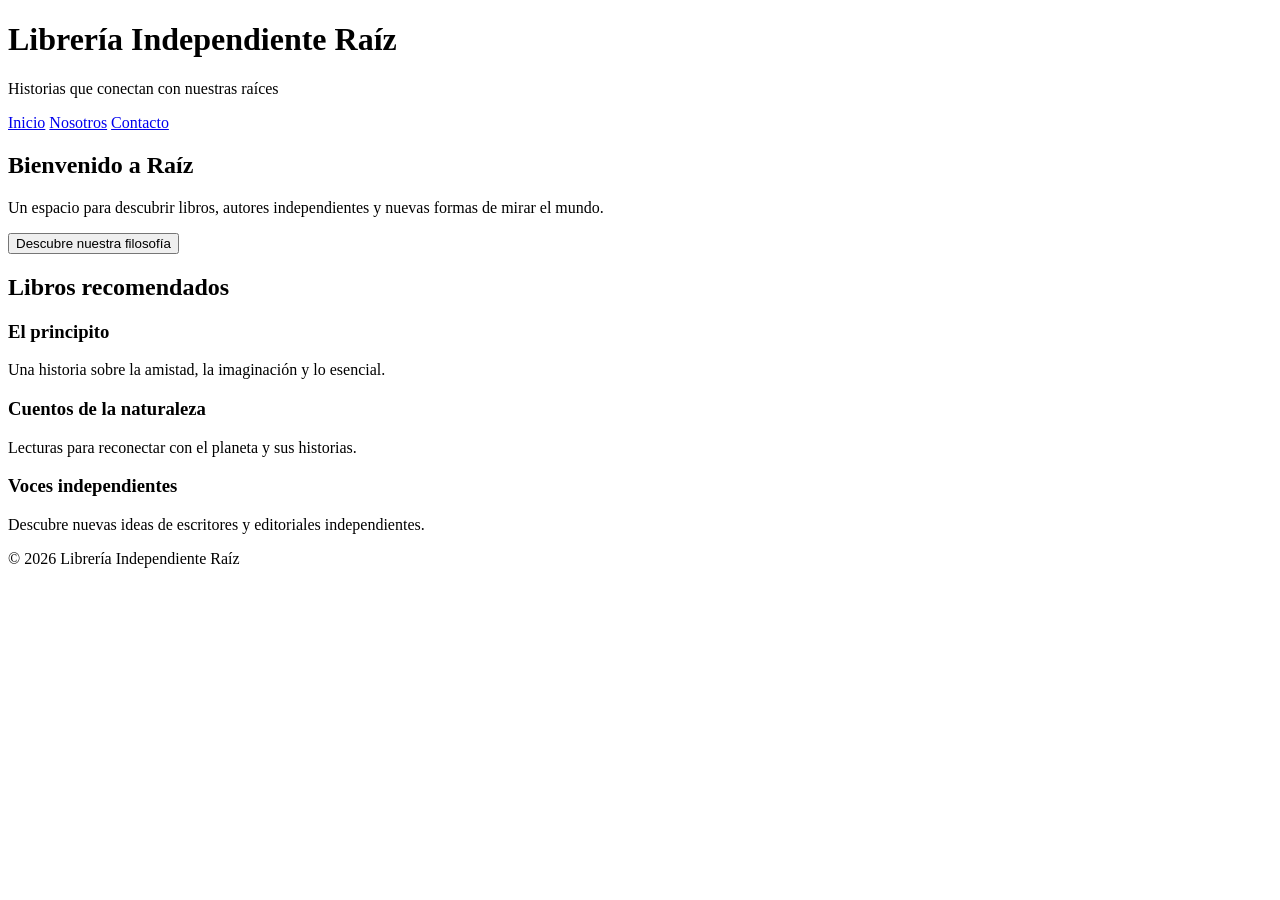
==== index.html @ 06c56181 "Rename index.html. to index.html" ====
<!DOCTYPE html>
<html lang="es">
<head>
    <meta charset="UTF-8">
    <meta name="viewport" content="width=device-width, initial-scale=1.0">
    <title>Librería Independiente Raíz</title>
    <link rel="stylesheet" href="css/estilos.css">
    <script src="js/app.js" defer></script>
</head>
<body>
    <header class="encabezado">
        <h1>Librería Independiente Raíz</h1>
        <p>Historias que conectan con nuestras raíces</p>
        <nav>
            <a href="index.html">Inicio</a>
            <a href="paginas/nosotros.html">Nosotros</a>
            <a href="paginas/contacto.html">Contacto</a>
        </nav>
    </header>

    <main>
        <section class="bienvenida">
            <h2>Bienvenido a Raíz</h2>
            <p>Un espacio para descubrir libros, autores independientes
            y nuevas formas de mirar el mundo.</p>
            <button id="botonMensaje">Descubre nuestra filosofía</button>
            <p id="mensaje" aria-live="polite"></p>
        </section>

        <section class="catalogo">
            <h2>Libros recomendados</h2>
            <article class="libro">
                <h3>El principito</h3>
                <p>Una historia sobre la amistad, la imaginación y lo esencial.</p>
            </article>
            <article class="libro">
                <h3>Cuentos de la naturaleza</h3>
                <p>Lecturas para reconectar con el planeta y sus historias.</p>
            </article>
            <article class="libro">
                <h3>Voces independientes</h3>
                <p>Descubre nuevas ideas de escritores y editoriales independientes.</p>
            </article>
        </section>
    </main>

    <footer>
        <p>&copy; 2026 Librería Independiente Raíz</p>
    </footer>
</body>
</html>
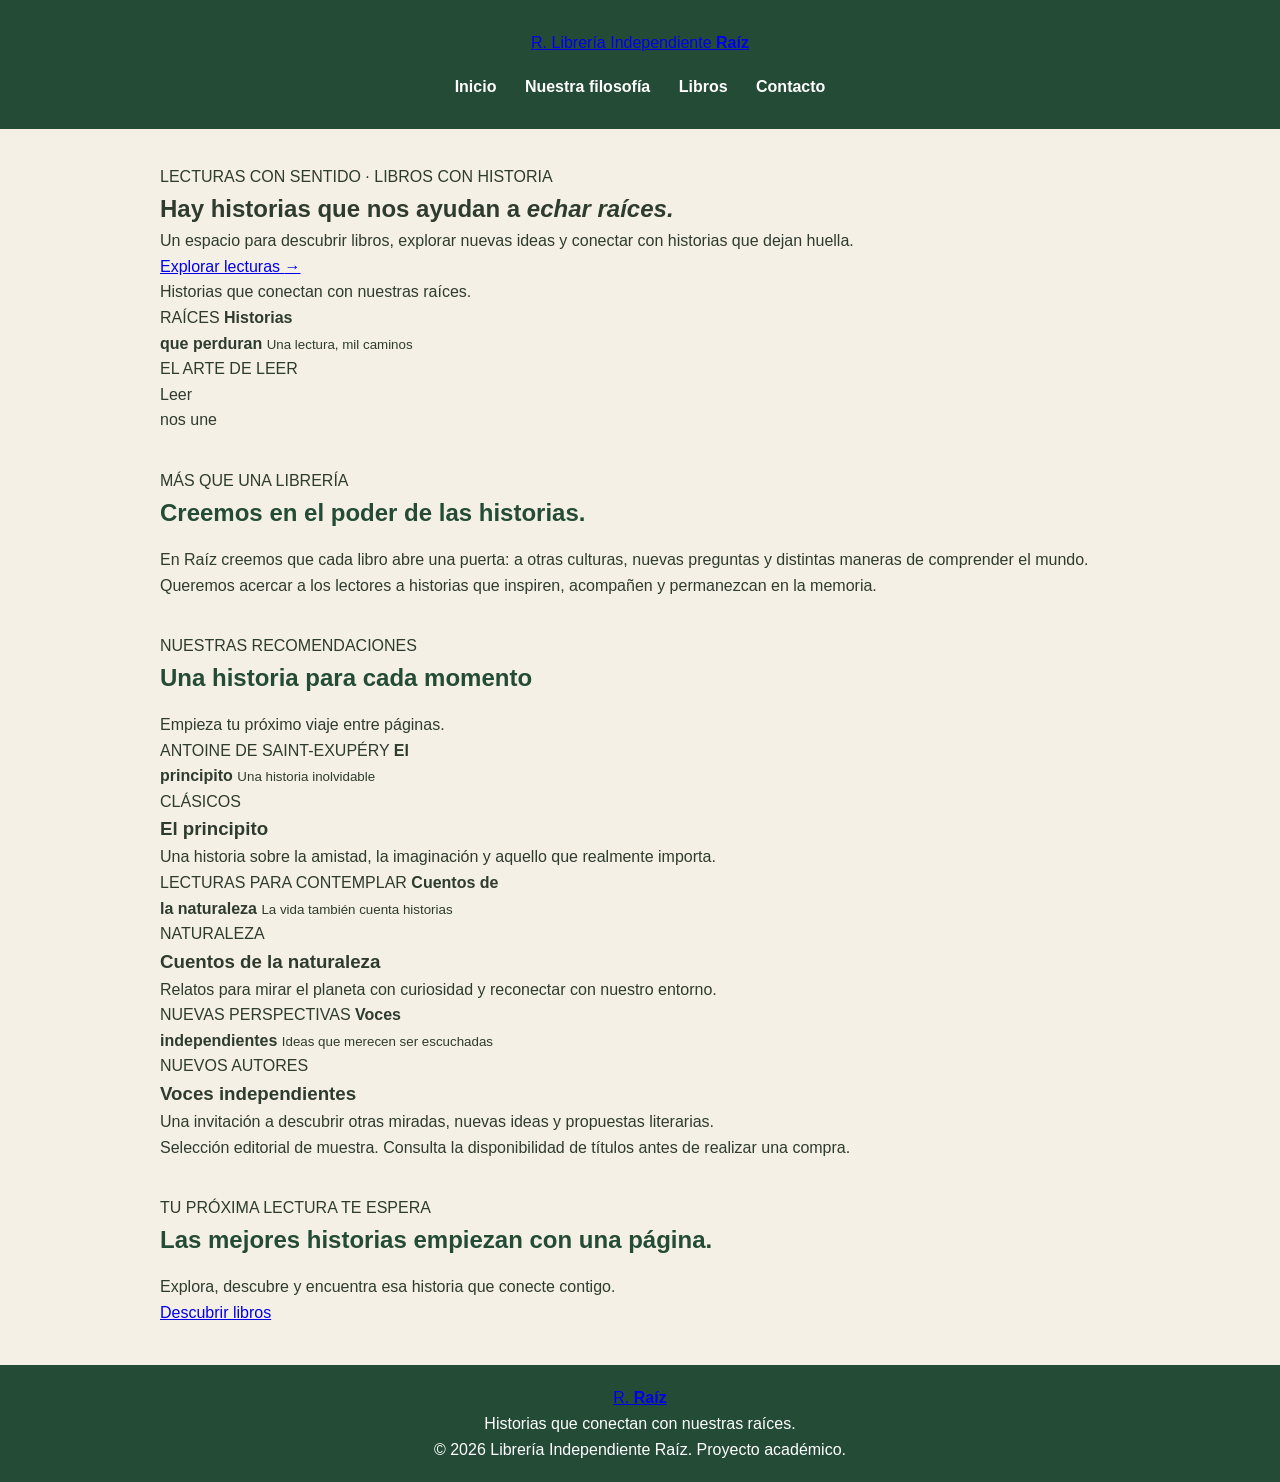
==== commit 7810e906: "feat: mejorar diseño y estructura de la libreria" ====
--- a/index.html
+++ b/index.html
@@ -3,49 +3,133 @@
 <head>
     <meta charset="UTF-8">
     <meta name="viewport" content="width=device-width, initial-scale=1.0">
+    <meta name="description" content="Librería Independiente Raíz: historias, lecturas y autores para conectar con nuestras raíces.">
     <title>Librería Independiente Raíz</title>
     <link rel="stylesheet" href="css/estilos.css">
-    <script src="js/app.js" defer></script>
 </head>
-<body>
+<body id="inicio">
+
     <header class="encabezado">
-        <h1>Librería Independiente Raíz</h1>
-        <p>Historias que conectan con nuestras raíces</p>
-        <nav>
-            <a href="index.html">Inicio</a>
-            <a href="paginas/nosotros.html">Nosotros</a>
-            <a href="paginas/contacto.html">Contacto</a>
+        <a class="marca" href="#inicio" aria-label="Librería Raíz, inicio">
+            <span class="marca-icono" aria-hidden="true">R.</span>
+            <span>Librería Independiente <strong>Raíz</strong></span>
+        </a>
+
+        <nav class="navegacion" aria-label="Navegación principal">
+            <a href="#inicio">Inicio</a>
+            <a href="#nosotros">Nuestra filosofía</a>
+            <a href="#catalogo">Libros</a>
+            <a href="#contacto">Contacto</a>
         </nav>
     </header>
 
     <main>
         <section class="bienvenida">
-            <h2>Bienvenido a Raíz</h2>
-            <p>Un espacio para descubrir libros, autores independientes
-            y nuevas formas de mirar el mundo.</p>
-            <button id="botonMensaje">Descubre nuestra filosofía</button>
-            <p id="mensaje" aria-live="polite"></p>
+            <div class="bienvenida-contenido">
+                <p class="etiqueta">LECTURAS CON SENTIDO · LIBROS CON HISTORIA</p>
+                <h1>Hay historias que nos ayudan a <em>echar raíces.</em></h1>
+                <p class="texto-intro">
+                    Un espacio para descubrir libros, explorar nuevas ideas
+                    y conectar con historias que dejan huella.
+                </p>
+                <a class="boton-principal" href="#catalogo">
+                    Explorar lecturas <span aria-hidden="true">→</span>
+                </a>
+                <p class="lema">Historias que conectan con nuestras raíces.</p>
+            </div>
+
+            <div class="ilustracion-libros" aria-label="Ilustración decorativa de libros">
+                <div class="libro-visual libro-uno">
+                    <span>RAÍCES</span>
+                    <strong>Historias<br>que perduran</strong>
+                    <small>Una lectura, mil caminos</small>
+                </div>
+                <div class="libro-visual libro-dos">
+                    <span>EL ARTE DE LEER</span>
+                </div>
+                <div class="sello">Leer<br>nos une</div>
+            </div>
         </section>
 
-        <section class="catalogo">
-            <h2>Libros recomendados</h2>
-            <article class="libro">
-                <h3>El principito</h3>
-                <p>Una historia sobre la amistad, la imaginación y lo esencial.</p>
-            </article>
-            <article class="libro">
-                <h3>Cuentos de la naturaleza</h3>
-                <p>Lecturas para reconectar con el planeta y sus historias.</p>
-            </article>
-            <article class="libro">
-                <h3>Voces independientes</h3>
-                <p>Descubre nuevas ideas de escritores y editoriales independientes.</p>
-            </article>
+        <section class="filosofia" id="nosotros">
+            <p class="etiqueta">MÁS QUE UNA LIBRERÍA</p>
+            <h2>Creemos en el poder de las historias.</h2>
+            <p>
+                En Raíz creemos que cada libro abre una puerta: a otras culturas,
+                nuevas preguntas y distintas maneras de comprender el mundo.
+                Queremos acercar a los lectores a historias que inspiren,
+                acompañen y permanezcan en la memoria.
+            </p>
+        </section>
+
+        <section class="catalogo" id="catalogo">
+            <div class="titulo-seccion">
+                <div>
+                    <p class="etiqueta">NUESTRAS RECOMENDACIONES</p>
+                    <h2>Una historia para cada momento</h2>
+                </div>
+                <p>Empieza tu próximo viaje entre páginas.</p>
+            </div>
+
+            <div class="libros-grid">
+                <article class="libro">
+                    <div class="portada portada-uno" aria-hidden="true">
+                        <span>ANTOINE DE SAINT-EXUPÉRY</span>
+                        <strong>El<br>principito</strong>
+                        <small>Una historia inolvidable</small>
+                    </div>
+                    <div class="libro-info">
+                        <p class="categoria">CLÁSICOS</p>
+                        <h3>El principito</h3>
+                        <p>Una historia sobre la amistad, la imaginación y aquello que realmente importa.</p>
+                    </div>
+                </article>
+
+                <article class="libro">
+                    <div class="portada portada-dos" aria-hidden="true">
+                        <span>LECTURAS PARA CONTEMPLAR</span>
+                        <strong>Cuentos de<br>la naturaleza</strong>
+                        <small>La vida también cuenta historias</small>
+                    </div>
+                    <div class="libro-info">
+                        <p class="categoria">NATURALEZA</p>
+                        <h3>Cuentos de la naturaleza</h3>
+                        <p>Relatos para mirar el planeta con curiosidad y reconectar con nuestro entorno.</p>
+                    </div>
+                </article>
+
+                <article class="libro">
+                    <div class="portada portada-tres" aria-hidden="true">
+                        <span>NUEVAS PERSPECTIVAS</span>
+                        <strong>Voces<br>independientes</strong>
+                        <small>Ideas que merecen ser escuchadas</small>
+                    </div>
+                    <div class="libro-info">
+                        <p class="categoria">NUEVOS AUTORES</p>
+                        <h3>Voces independientes</h3>
+                        <p>Una invitación a descubrir otras miradas, nuevas ideas y propuestas literarias.</p>
+                    </div>
+                </article>
+            </div>
+            <p class="nota-catalogo">
+                Selección editorial de muestra. Consulta la disponibilidad de títulos
+                antes de realizar una compra.
+            </p>
+        </section>
+
+        <section class="cierre" id="contacto">
+            <p class="etiqueta">TU PRÓXIMA LECTURA TE ESPERA</p>
+            <h2>Las mejores historias empiezan con una página.</h2>
+            <p>Explora, descubre y encuentra esa historia que conecte contigo.</p>
+            <a class="boton-secundario" href="#catalogo">Descubrir libros</a>
         </section>
     </main>
 
-    <footer>
-        <p>&copy; 2026 Librería Independiente Raíz</p>
+    <footer class="pie-pagina">
+        <a class="marca marca-footer" href="#inicio">R. <strong>Raíz</strong></a>
+        <p>Historias que conectan con nuestras raíces.</p>
+        <p>&copy; 2026 Librería Independiente Raíz. Proyecto académico.</p>
     </footer>
+
 </body>
 </html>
--- a/css/estilos.css
+++ b/css/estilos.css
@@ -0,0 +1,95 @@
+/* Estilos de Librería Independiente Raíz */
+
+* {
+    box-sizing: border-box;
+    margin: 0;
+    padding: 0;
+}
+
+body {
+    font-family: Arial, sans-serif;
+    background-color: #f5f0e6;
+    color: #2e3b2f;
+    line-height: 1.6;
+}
+
+header {
+    background-color: #244b36;
+    color: white;
+    text-align: center;
+    padding: 30px 20px;
+}
+
+header h1 {
+    font-size: 2.2rem;
+    margin-bottom: 8px;
+}
+
+nav {
+    margin-top: 18px;
+}
+
+nav a {
+    color: white;
+    text-decoration: none;
+    margin: 0 12px;
+    font-weight: bold;
+}
+
+nav a:hover {
+    color: #e7c873;
+}
+
+main {
+    max-width: 1000px;
+    margin: 35px auto;
+    padding: 0 20px;
+}
+
+section {
+    margin-bottom: 35px;
+}
+
+h2 {
+    color: #244b36;
+    margin-bottom: 15px;
+}
+
+button {
+    background-color: #b8793b;
+    color: white;
+    border: none;
+    padding: 12px 20px;
+    margin-top: 15px;
+    border-radius: 6px;
+    cursor: pointer;
+    font-size: 1rem;
+}
+
+button:hover {
+    background-color: #925a29;
+}
+
+#mensaje {
+    margin-top: 12px;
+    font-weight: bold;
+}
+
+footer {
+    background-color: #244b36;
+    color: white;
+    text-align: center;
+    padding: 20px;
+    margin-top: 40px;
+}
+
+@media (max-width: 600px) {
+    header h1 {
+        font-size: 1.7rem;
+    }
+
+    nav a {
+        display: inline-block;
+        margin: 6px;
+    }
+}
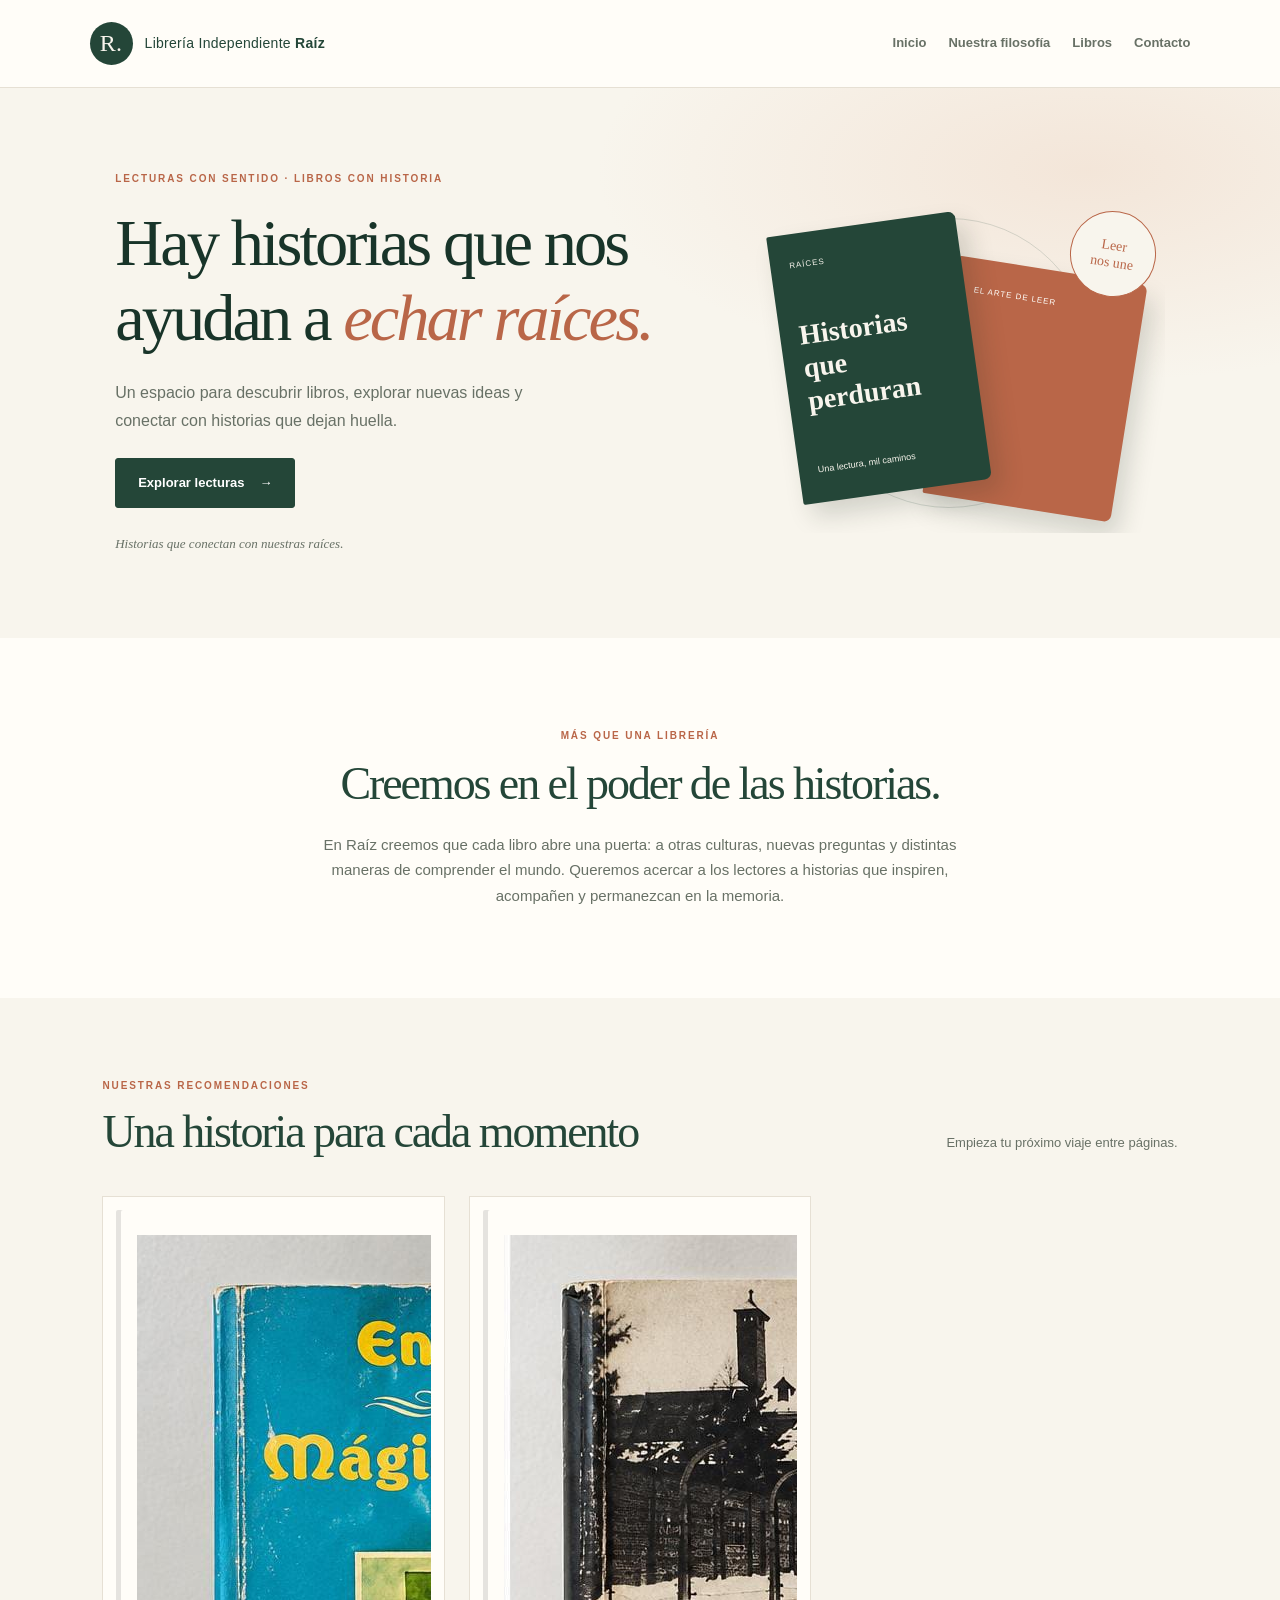
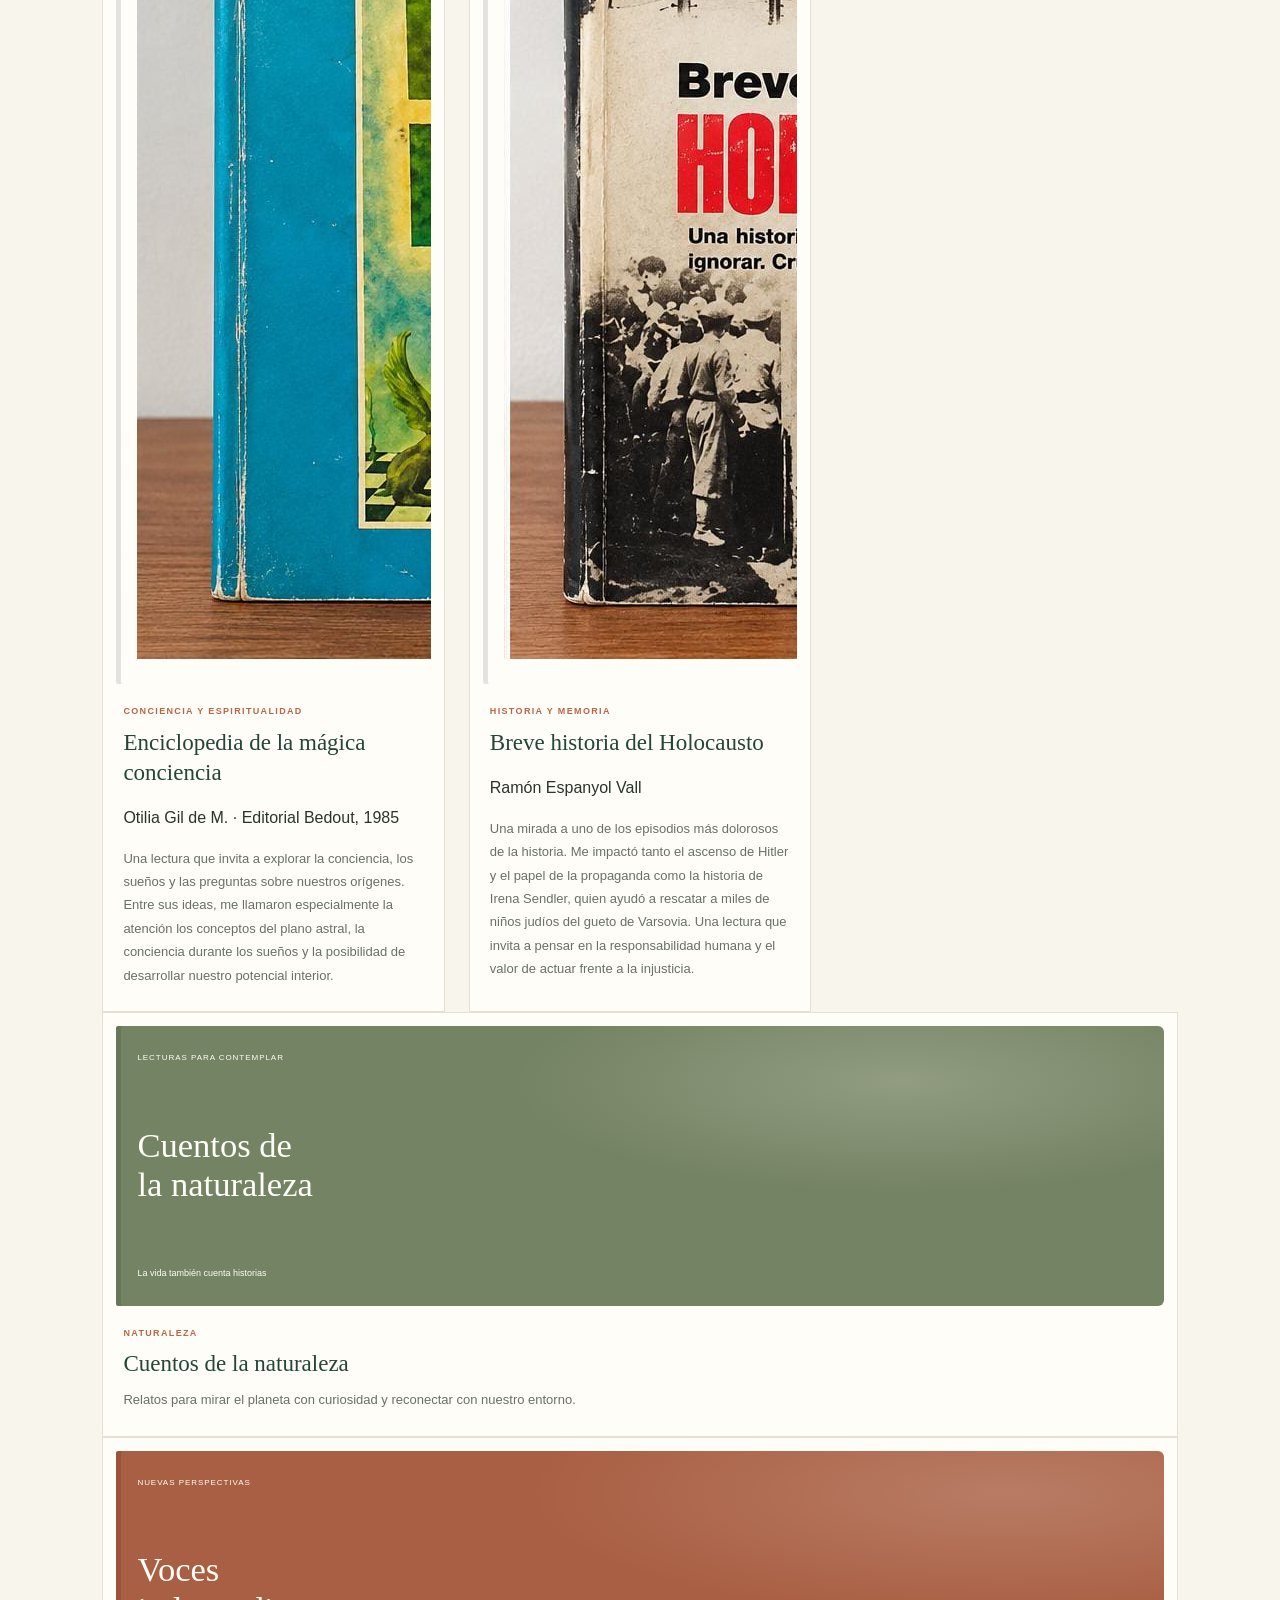
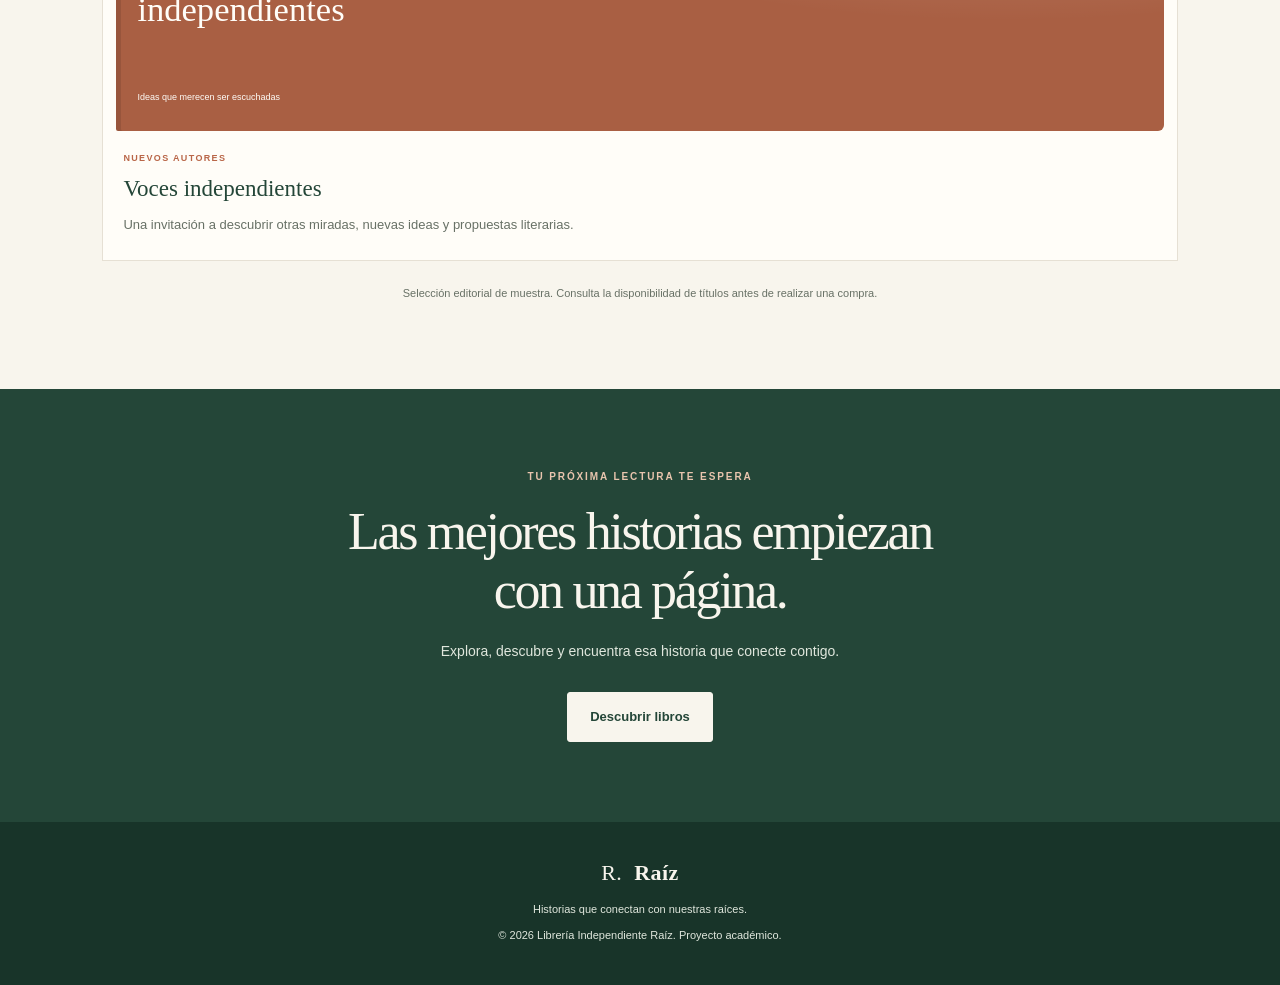
==== commit 388ea91e: "Add new book entries to index.html Added new book entries for 'Enciclopedia de la mágica conciencia'" ====
--- a/index.html
+++ b/index.html
@@ -70,20 +70,52 @@
                 </div>
                 <p>Empieza tu próximo viaje entre páginas.</p>
             </div>
+<div class="libros-grid">
+    <article class="libro">
+        <div class="portada">
+            <img
+                src="img/enciclopedia-magica-conciencia.jpeg"
+                alt="Portada de Enciclopedia de la mágica conciencia, de Otilia Gil de M."
+                loading="lazy"
+            >
+        </div>
+        <div class="libro-info">
+            <p class="categoria">CONCIENCIA Y ESPIRITUALIDAD</p>
+            <h3>Enciclopedia de la mágica conciencia</h3>
+            <p class="autor">Otilia Gil de M. · Editorial Bedout, 1985</p>
+            <p>
+                Una lectura que invita a explorar la conciencia, los sueños
+                y las preguntas sobre nuestros orígenes. Entre sus ideas,
+                me llamaron especialmente la atención los conceptos del
+                plano astral, la conciencia durante los sueños y la posibilidad
+                de desarrollar nuestro potencial interior.
+            </p>
+        </div>
+    </article>
 
-            <div class="libros-grid">
-                <article class="libro">
-                    <div class="portada portada-uno" aria-hidden="true">
-                        <span>ANTOINE DE SAINT-EXUPÉRY</span>
-                        <strong>El<br>principito</strong>
-                        <small>Una historia inolvidable</small>
-                    </div>
-                    <div class="libro-info">
-                        <p class="categoria">CLÁSICOS</p>
-                        <h3>El principito</h3>
-                        <p>Una historia sobre la amistad, la imaginación y aquello que realmente importa.</p>
-                    </div>
-                </article>
+    <article class="libro">
+        <div class="portada">
+            <img
+                src="img/breve-historia-holocausto.jpeg"
+                alt="Portada de Breve historia del Holocausto, de Ramón Espanyol Vall"
+                loading="lazy"
+            >
+        </div>
+        <div class="libro-info">
+            <p class="categoria">HISTORIA Y MEMORIA</p>
+            <h3>Breve historia del Holocausto</h3>
+            <p class="autor">Ramón Espanyol Vall</p>
+            <p>
+                Una mirada a uno de los episodios más dolorosos de la historia.
+                Me impactó tanto el ascenso de Hitler y el papel de la propaganda
+                como la historia de Irena Sendler, quien ayudó a rescatar a miles
+                de niños judíos del gueto de Varsovia. Una lectura que invita
+                a pensar en la responsabilidad humana y el valor de actuar
+                frente a la injusticia.
+            </p>
+        </div>
+    </article>
+</div>
 
                 <article class="libro">
                     <div class="portada portada-dos" aria-hidden="true">
--- a/css/estilos.css
+++ b/css/estilos.css
@@ -1,95 +1,845 @@
-/* Estilos de Librería Independiente Raíz */
+/* ========================================
+   LIBRERÍA INDEPENDIENTE RAÍZ
+   Identidad editorial: bosque, papel y tierra
+   ======================================== */
+
+:root {
+    --verde: #244638;
+    --verde-oscuro: #183429;
+    --verde-suave: #dce6d8;
+    --crema: #f8f5ed;
+    --papel: #fffdf8;
+    --terracota: #b96648;
+    --terracota-claro: #e9c5ae;
+    --texto: #29342c;
+    --texto-suave: #687166;
+    --borde: #e6e0d4;
+    --sombra: 0 16px 40px rgba(36, 70, 56, 0.09);
+}
 
 * {
     box-sizing: border-box;
+}
+
+html {
+    scroll-behavior: smooth;
+    scroll-padding-top: 90px;
+}
+
+body {
     margin: 0;
-    padding: 0;
+    background: var(--papel);
+    color: var(--texto);
+    font-family: "Trebuchet MS", Arial, sans-serif;
+    line-height: 1.7;
+}
+
+a {
+    color: inherit;
+    text-decoration: none;
+}
+
+button,
+a {
+    -webkit-tap-highlight-color: transparent;
+}
+
+a:focus-visible {
+    outline: 3px solid var(--terracota);
+    outline-offset: 4px;
+}
+
+/* ENCABEZADO */
+
+.encabezado {
+    min-height: 88px;
+    padding: 18px 7%;
+    display: flex;
+    align-items: center;
+    justify-content: space-between;
+    gap: 28px;
+    background: var(--papel);
+    border-bottom: 1px solid var(--borde);
+}
+
+.marca {
+    display: flex;
+    align-items: center;
+    gap: 12px;
+    color: var(--verde);
+    font-size: 14px;
+    letter-spacing: 0.02em;
+}
+
+.marca strong {
+    font-weight: 800;
+}
+
+.marca-icono {
+    width: 43px;
+    height: 43px;
+    display: grid;
+    place-items: center;
+    border-radius: 50%;
+    background: var(--verde);
+    color: var(--crema);
+    font-family: Georgia, serif;
+    font-size: 24px;
+}
+
+.navegacion {
+    display: flex;
+    align-items: center;
+    justify-content: flex-end;
+    gap: 30px;
+}
+
+.navegacion a {
+    color: var(--texto-suave);
+    font-size: 13px;
+    font-weight: 700;
+    transition: color 0.2s ease;
+}
+
+.navegacion a:hover {
+    color: var(--terracota);
+}
+
+/* PORTADA PRINCIPAL */
+
+.bienvenida {
+    position: relative;
+    overflow: hidden;
+    min-height: 550px;
+    padding: 76px 9%;
+    display: grid;
+    grid-template-columns: 1.15fr 0.85fr;
+    align-items: center;
+    gap: 55px;
+    background:
+        radial-gradient(ellipse at 85% 15%, rgba(233, 197, 174, 0.32), transparent 32%),
+        var(--crema);
+}
+
+.bienvenida-contenido {
+    max-width: 620px;
+    position: relative;
+    z-index: 1;
+}
+
+.etiqueta {
+    margin: 0 0 18px;
+    color: var(--terracota);
+    font-size: 10px;
+    font-weight: 800;
+    letter-spacing: 0.19em;
+    line-height: 1.6;
+}
+
+.bienvenida h1,
+.filosofia h2,
+.titulo-seccion h2,
+.cierre h2 {
+    margin: 0;
+    font-family: Georgia, "Times New Roman", serif;
+    font-weight: 500;
+    letter-spacing: -0.045em;
+    line-height: 1.13;
+}
+
+.bienvenida h1 {
+    max-width: 620px;
+    color: var(--verde-oscuro);
+    font-size: clamp(42px, 5.2vw, 69px);
+}
+
+.bienvenida h1 em {
+    color: var(--terracota);
+    font-weight: 400;
+}
+
+.texto-intro {
+    max-width: 450px;
+    margin: 24px 0;
+    color: var(--texto-suave);
+    font-size: 16px;
+}
+
+.boton-principal,
+.boton-secundario {
+    min-height: 50px;
+    padding: 13px 22px;
+    display: inline-flex;
+    justify-content: center;
+    align-items: center;
+    gap: 15px;
+    background: var(--verde);
+    color: white;
+    border: 1px solid var(--verde);
+    border-radius: 3px;
+    font-size: 13px;
+    font-weight: 700;
+    transition: background 0.2s ease, transform 0.2s ease;
+}
+
+.boton-principal:hover,
+.boton-secundario:hover {
+    background: var(--verde-oscuro);
+    transform: translateY(-2px);
+}
+
+.lema {
+    margin: 25px 0 0;
+    color: var(--texto-suave);
+    font-family: Georgia, serif;
+    font-size: 13px;
+    font-style: italic;
+}
+
+/* ILUSTRACIÓN EDITORIAL DE LIBROS */
+
+.ilustracion-libros {
+    min-height: 340px;
+    position: relative;
+    display: flex;
+    align-items: center;
+    justify-content: center;
+    isolation: isolate;
+}
+
+.ilustracion-libros::before {
+    content: "";
+    width: 290px;
+    height: 290px;
+    position: absolute;
+    z-index: -1;
+    border: 1px solid rgba(36, 70, 56, 0.16);
+    border-radius: 50%;
+}
+
+.libro-visual {
+    position: absolute;
+    width: 190px;
+    min-height: 270px;
+    padding: 25px 19px;
+    display: flex;
+    flex-direction: column;
+    justify-content: space-between;
+    box-shadow: 9px 14px 24px rgba(32, 43, 32, 0.17);
+}
+
+.libro-visual span {
+    font-size: 8px;
+    letter-spacing: 0.12em;
+}
+
+.libro-visual strong {
+    font-family: Georgia, serif;
+    font-size: 28px;
+    line-height: 1.18;
+}
+
+.libro-visual small {
+    font-size: 9px;
+}
+
+.libro-uno {
+    z-index: 2;
+    left: 12%;
+    top: 30px;
+    background: var(--verde);
+    color: var(--crema);
+    transform: rotate(-8deg);
+}
+
+.libro-dos {
+    z-index: 1;
+    right: 8%;
+    bottom: 24px;
+    min-height: 240px;
+    background: var(--terracota);
+    color: white;
+    transform: rotate(9deg);
+}
+
+.sello {
+    position: absolute;
+    z-index: 3;
+    right: 2%;
+    top: 18px;
+    width: 86px;
+    height: 86px;
+    display: grid;
+    place-items: center;
+    border: 1px solid var(--terracota);
+    border-radius: 50%;
+    background: var(--crema);
+    color: var(--terracota);
+    font-family: Georgia, serif;
+    font-size: 14px;
+    line-height: 1.25;
+    text-align: center;
+    transform: rotate(9deg);
+}
+
+/* FILOSOFÍA */
+
+.filosofia {
+    padding: 90px 20px;
+    text-align: center;
+    background: var(--papel);
+}
+
+.filosofia .etiqueta {
+    margin-bottom: 14px;
+}
+
+.filosofia h2 {
+    max-width: 650px;
+    margin: 0 auto;
+    color: var(--verde);
+    font-size: clamp(32px, 4vw, 46px);
+}
+
+.filosofia > p:last-child {
+    max-width: 680px;
+    margin: 22px auto 0;
+    color: var(--texto-suave);
+    font-size: 15px;
+}
+
+/* CATÁLOGO */
+
+.catalogo {
+    padding: 80px 8% 86px;
+    background: var(--crema);
+}
+
+.titulo-seccion {
+    margin-bottom: 38px;
+    display: flex;
+    align-items: flex-end;
+    justify-content: space-between;
+    gap: 25px;
+}
+
+.titulo-seccion .etiqueta {
+    margin-bottom: 12px;
+}
+
+.titulo-seccion h2 {
+    max-width: 580px;
+    color: var(--verde);
+    font-size: clamp(32px, 4vw, 46px);
+}
+
+.titulo-seccion > p {
+    max-width: 240px;
+    margin: 0 0 4px;
+    color: var(--texto-suave);
+    font-size: 13px;
+}
+
+.libros-grid {
+    display: grid;
+    grid-template-columns: repeat(3, minmax(0, 1fr));
+    gap: 25px;
+}
+
+.libro {
+    min-width: 0;
+    overflow: hidden;
+    background: var(--papel);
+    border: 1px solid var(--borde);
+    transition: transform 0.25s ease, box-shadow 0.25s ease;
+}
+
+.libro:hover {
+    transform: translateY(-5px);
+    box-shadow: var(--sombra);
+}
+
+.portada {
+    min-height: 270px;
+    margin: 13px 13px 0;
+    padding: 25px 21px;
+    display: flex;
+    flex-direction: column;
+    align-items: flex-start;
+    justify-content: space-between;
+    color: white;
+    box-shadow: inset 5px 0 rgba(0, 0, 0, 0.08);
+}
+
+.portada span {
+    font-size: 8px;
+    letter-spacing: 0.12em;
+}
+
+.portada strong {
+    font-family: Georgia, serif;
+    font-size: clamp(25px, 2.7vw, 35px);
+    font-weight: 500;
+    line-height: 1.14;
+}
+
+.portada small {
+    font-size: 9px;
+}
+
+.portada-uno {
+    background:
+        radial-gradient(ellipse at 85% 15%, rgba(233, 197, 174, 0.25), transparent 40%),
+        #375b49;
+}
+
+.portada-dos {
+    background:
+        radial-gradient(ellipse at 75% 20%, rgba(248, 245, 237, 0.22), transparent 35%),
+        #748363;
+}
+
+.portada-tres {
+    background:
+        radial-gradient(ellipse at 85% 15%, rgba(255, 255, 255, 0.18), transparent 38%),
+        #a95f43;
+}
+
+.libro-info {
+    padding: 20px 20px 24px;
+}
+
+.categoria {
+    margin: 0 0 8px;
+    color: var(--terracota);
+    font-size: 9px;
+    font-weight: 800;
+    letter-spacing: 0.15em;
+}
+
+.libro-info h3 {
+    margin: 0 0 9px;
+    color: var(--verde);
+    font-family: Georgia, serif;
+    font-size: 23px;
+    font-weight: 500;
+    line-height: 1.3;
+}
+
+.libro-info > p:last-child {
+    margin: 0;
+    color: var(--texto-suave);
+    font-size: 13px;
+    line-height: 1.8;
+}
+
+.nota-catalogo {
+    margin: 23px 0 0;
+    color: var(--texto-suave);
+    font-size: 11px;
+    text-align: center;
+}
+
+/* CIERRE */
+
+.cierre {
+    padding: 80px 20px;
+    background: var(--verde);
+    color: var(--crema);
+    text-align: center;
+}
+
+.cierre .etiqueta {
+    color: var(--terracota-claro);
+}
+
+.cierre h2 {
+    max-width: 650px;
+    margin: 0 auto;
+    font-size: clamp(34px, 4.5vw, 52px);
+}
+
+.cierre > p:not(.etiqueta) {
+    max-width: 500px;
+    margin: 20px auto 28px;
+    color: #e0e7dd;
+    font-size: 14px;
+}
+
+.boton-secundario {
+    border-color: var(--crema);
+    background: var(--crema);
+    color: var(--verde);
+}
+
+.boton-secundario:hover {
+    border-color: white;
+    background: white;
+    color: var(--verde-oscuro);
+}
+
+/* PIE DE PÁGINA */
+
+.pie-pagina {
+    padding: 32px 20px;
+    background: var(--verde-oscuro);
+    color: #e0e7dd;
+    text-align: center;
+}
+
+.marca-footer {
+    justify-content: center;
+    color: var(--crema);
+    font-family: Georgia, serif;
+    font-size: 22px;
+}
+
+.pie-pagina p {
+    margin: 8px 0;
+    font-size: 11px;
+}
+
+/* ADAPTACIÓN A TABLETAS Y CELULARES */
+
+@media (max-width: 850px) {
+    .encabezado {
+        padding: 18px 5%;
+        flex-wrap: wrap;
+    }
+
+    .navegacion {
+        gap: 18px;
+    }
+
+    .bienvenida {
+        padding: 65px 6%;
+        grid-template-columns: 1fr 0.8fr;
+        gap: 20px;
+    }
+
+    .libro-visual {
+        width: 155px;
+        min-height: 235px;
+        padding: 20px 15px;
+    }
+
+    .libro-visual strong {
+        font-size: 24px;
+    }
+
+    .libros-grid {
+        gap: 15px;
+    }
+
+    .portada {
+        min-height: 230px;
+        padding: 19px 15px;
+    }
+
+    .libro-info {
+        padding: 16px;
+    }
+}
+
+@media (max-width: 600px) {
+    .encabezado {
+        padding: 16px 5%;
+        justify-content: center;
+        gap: 17px;
+    }
+
+    .marca {
+        font-size: 12px;
+    }
+
+    .navegacion {
+        width: 100%;
+        justify-content: center;
+        flex-wrap: wrap;
+        gap: 10px 20px;
+    }
+
+    .navegacion a {
+        font-size: 12px;
+    }
+
+    .bienvenida {
+        padding: 54px 7% 35px;
+        grid-template-columns: 1fr;
+        gap: 12px;
+    }
+
+    .bienvenida h1 {
+        font-size: clamp(39px, 11vw, 53px);
+    }
+
+    .texto-intro {
+        font-size: 14px;
+    }
+
+    .ilustracion-libros {
+        min-height: 300px;
+        max-width: 360px;
+        width: 100%;
+        margin: 0 auto;
+    }
+
+    .libro-visual {
+        width: 165px;
+        min-height: 230px;
+    }
+
+    .libro-uno {
+        left: 9%;
+        top: 30px;
+    }
+
+    .libro-dos {
+        right: 8%;
+        bottom: 18px;
+    }
+
+    .sello {
+        right: 0;
+        width: 72px;
+        height: 72px;
+        font-size: 12px;
+    }
+
+    .filosofia {
+        padding: 65px 7%;
+    }
+
+    .filosofia h2,
+    .titulo-seccion h2 {
+        font-size: 35px;
+    }
+
+    .filosofia > p:last-child {
+        font-size: 14px;
+    }
+
+    .catalogo {
+        padding: 60px 6%;
+    }
+
+    .titulo-seccion {
+        align-items: flex-start;
+        flex-direction: column;
+        gap: 12px;
+    }
+
+    .libros-grid {
+        grid-template-columns: 1fr;
+        gap: 24px;
+    }
+
+    .portada {
+        min-height: 285px;
+        padding: 27px;
+    }
+
+    .portada strong {
+        font-size: 36px;
+    }
+
+    .libro-info {
+        padding: 20px 22px 25px;
+    }
+
+    .cierre {
+        padding: 65px 7%;
+    }
+
+    .cierre h2 {
+        font-size: 37px;
+    }
+}
+
+/* RESPETO A LAS PREFERENCIAS DE MOVIMIENTO */
+
+@media (prefers-reduced-motion: reduce) {
+    html {
+        scroll-behavior: auto;
+    }
+
+    *,
+    *::before,
+    *::after {
+        transition-duration: 0.01ms !important;
+    }
+}
+/* AJUSTE DE DISTRIBUCIÓN Y PORTADAS - RAÍZ */
+
+*,
+*::before,
+*::after {
+    box-sizing: border-box;
+}
+
+html {
+    overflow-x: hidden;
 }
 
 body {
-    font-family: Arial, sans-serif;
-    background-color: #f5f0e6;
-    color: #2e3b2f;
-    line-height: 1.6;
-}
-
-header {
-    background-color: #244b36;
-    color: white;
-    text-align: center;
-    padding: 30px 20px;
-}
-
-header h1 {
-    font-size: 2.2rem;
-    margin-bottom: 8px;
-}
-
-nav {
-    margin-top: 18px;
-}
-
-nav a {
-    color: white;
-    text-decoration: none;
-    margin: 0 12px;
-    font-weight: bold;
-}
-
-nav a:hover {
-    color: #e7c873;
-}
-
-main {
-    max-width: 1000px;
-    margin: 35px auto;
-    padding: 0 20px;
-}
-
-section {
-    margin-bottom: 35px;
-}
-
-h2 {
-    color: #244b36;
-    margin-bottom: 15px;
-}
-
-button {
-    background-color: #b8793b;
-    color: white;
-    border: none;
-    padding: 12px 20px;
-    margin-top: 15px;
-    border-radius: 6px;
-    cursor: pointer;
-    font-size: 1rem;
-}
-
-button:hover {
-    background-color: #925a29;
-}
-
-#mensaje {
-    margin-top: 12px;
-    font-weight: bold;
-}
-
-footer {
-    background-color: #244b36;
-    color: white;
-    text-align: center;
-    padding: 20px;
-    margin-top: 40px;
-}
-
-@media (max-width: 600px) {
-    header h1 {
-        font-size: 1.7rem;
-    }
-
-    nav a {
-        display: inline-block;
-        margin: 6px;
-    }
-}
+    width: 100%;
+    margin: 0;
+    overflow-x: hidden;
+}
+
+.encabezado {
+    width: 100%;
+    display: flex;
+    flex-wrap: wrap;
+    align-items: center;
+    justify-content: space-between;
+    gap: 18px;
+}
+
+.navegacion {
+    display: flex;
+    flex-wrap: wrap;
+    align-items: center;
+    gap: 12px 22px;
+}
+
+.bienvenida {
+    width: 100%;
+    display: grid;
+    grid-template-columns: minmax(0, 1.15fr) minmax(280px, 0.85fr);
+    align-items: center;
+    gap: 32px;
+}
+
+.bienvenida-contenido {
+    min-width: 0;
+}
+
+.bienvenida h1 {
+    overflow-wrap: break-word;
+}
+
+.ilustracion-libros {
+    position: relative;
+    width: 100%;
+    min-width: 0;
+    min-height: 340px;
+    overflow: hidden;
+}
+
+.libro-visual {
+    display: flex;
+    flex-direction: column;
+    justify-content: space-between;
+    overflow: hidden;
+    border-radius: 2px 7px 7px 2px;
+}
+
+.libro-uno {
+    background-color: #244638;
+    color: #f8f5ed;
+}
+
+.libro-dos {
+    background-color: #b96648;
+    color: #fffdf8;
+}
+
+.libros-grid {
+    display: grid;
+    grid-template-columns: repeat(3, minmax(0, 1fr));
+    align-items: stretch;
+    gap: 24px;
+}
+
+.libro {
+    min-width: 0;
+    display: flex;
+    flex-direction: column;
+    height: 100%;
+}
+
+.portada {
+    width: calc(100% - 26px);
+    min-width: 0;
+    min-height: 280px;
+    margin: 13px 13px 0;
+    display: flex;
+    flex-direction: column;
+    justify-content: space-between;
+    align-items: flex-start;
+    overflow: hidden;
+    overflow-wrap: anywhere;
+    border-radius: 2px 6px 6px 2px;
+    box-shadow: inset 5px 0 rgba(0, 0, 0, 0.10);
+}
+
+.portada-uno {
+    background-color: #375b49;
+    color: #fffdf8;
+}
+
+.portada-dos {
+    background-color: #748363;
+    color: #fffdf8;
+}
+
+.portada-tres {
+    background-color: #a95f43;
+    color: #fffdf8;
+}
+
+.portada span,
+.portada strong,
+.portada small {
+    position: relative;
+    z-index: 1;
+    max-width: 100%;
+}
+
+.libro-info {
+    flex: 1;
+    overflow-wrap: break-word;
+}
+
+.cierre,
+.filosofia,
+.catalogo {
+    width: 100%;
+    scroll-margin-top: 20px;
+}
+
+@media (max-width: 760px) {
+    .encabezado {
+        justify-content: center;
+    }
+
+    .navegacion {
+        justify-content: center;
+    }
+
+    .bienvenida {
+        grid-template-columns: minmax(0, 1fr);
+        gap: 20px;
+    }
+
+    .ilustracion-libros {
+        max-width: 390px;
+        margin: 0 auto;
+    }
+
+    .libros-grid {
+        grid-template-columns: minmax(0, 1fr);
+        max-width: 430px;
+        margin: 0 auto;
+    }
+
+    .portada {
+        min-height: 300px;
+    }
+
+    .titulo-seccion {
+        align-items: flex-start;
+        flex-direction: column;
+    }
+}
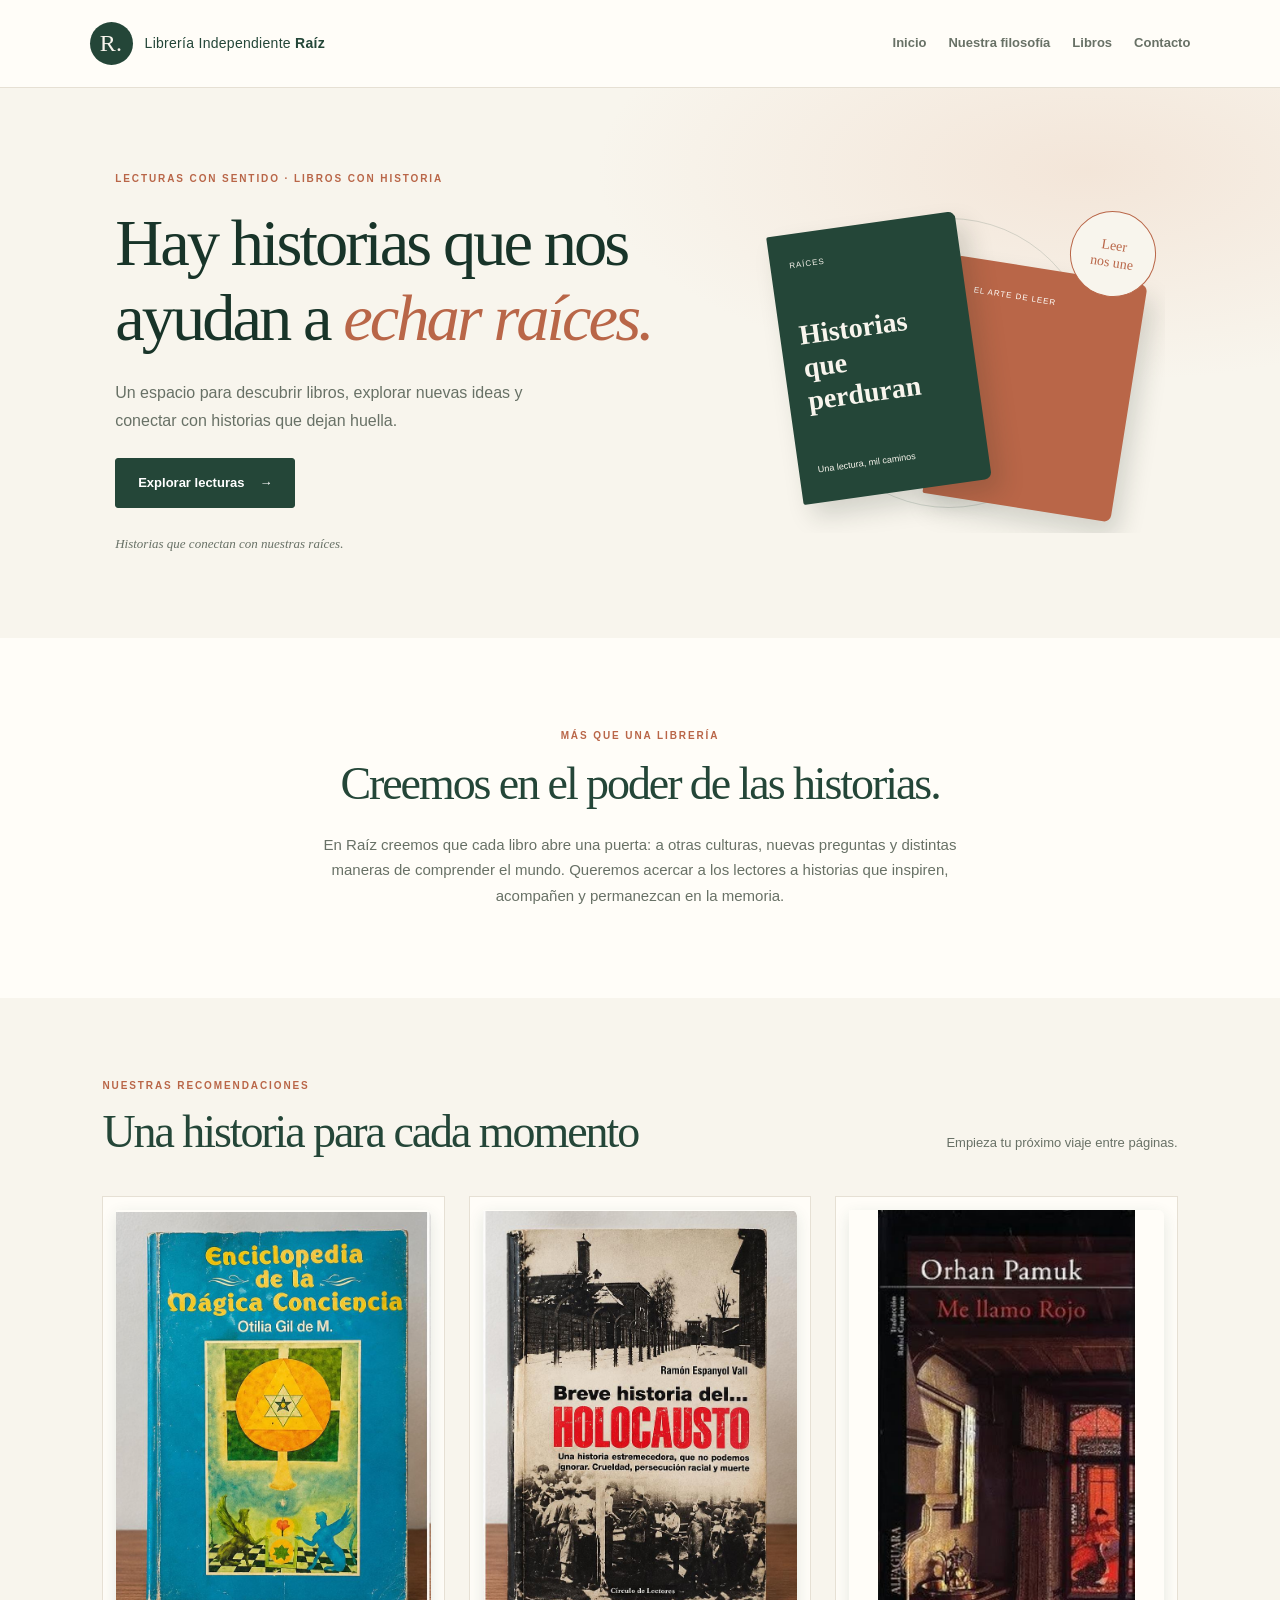
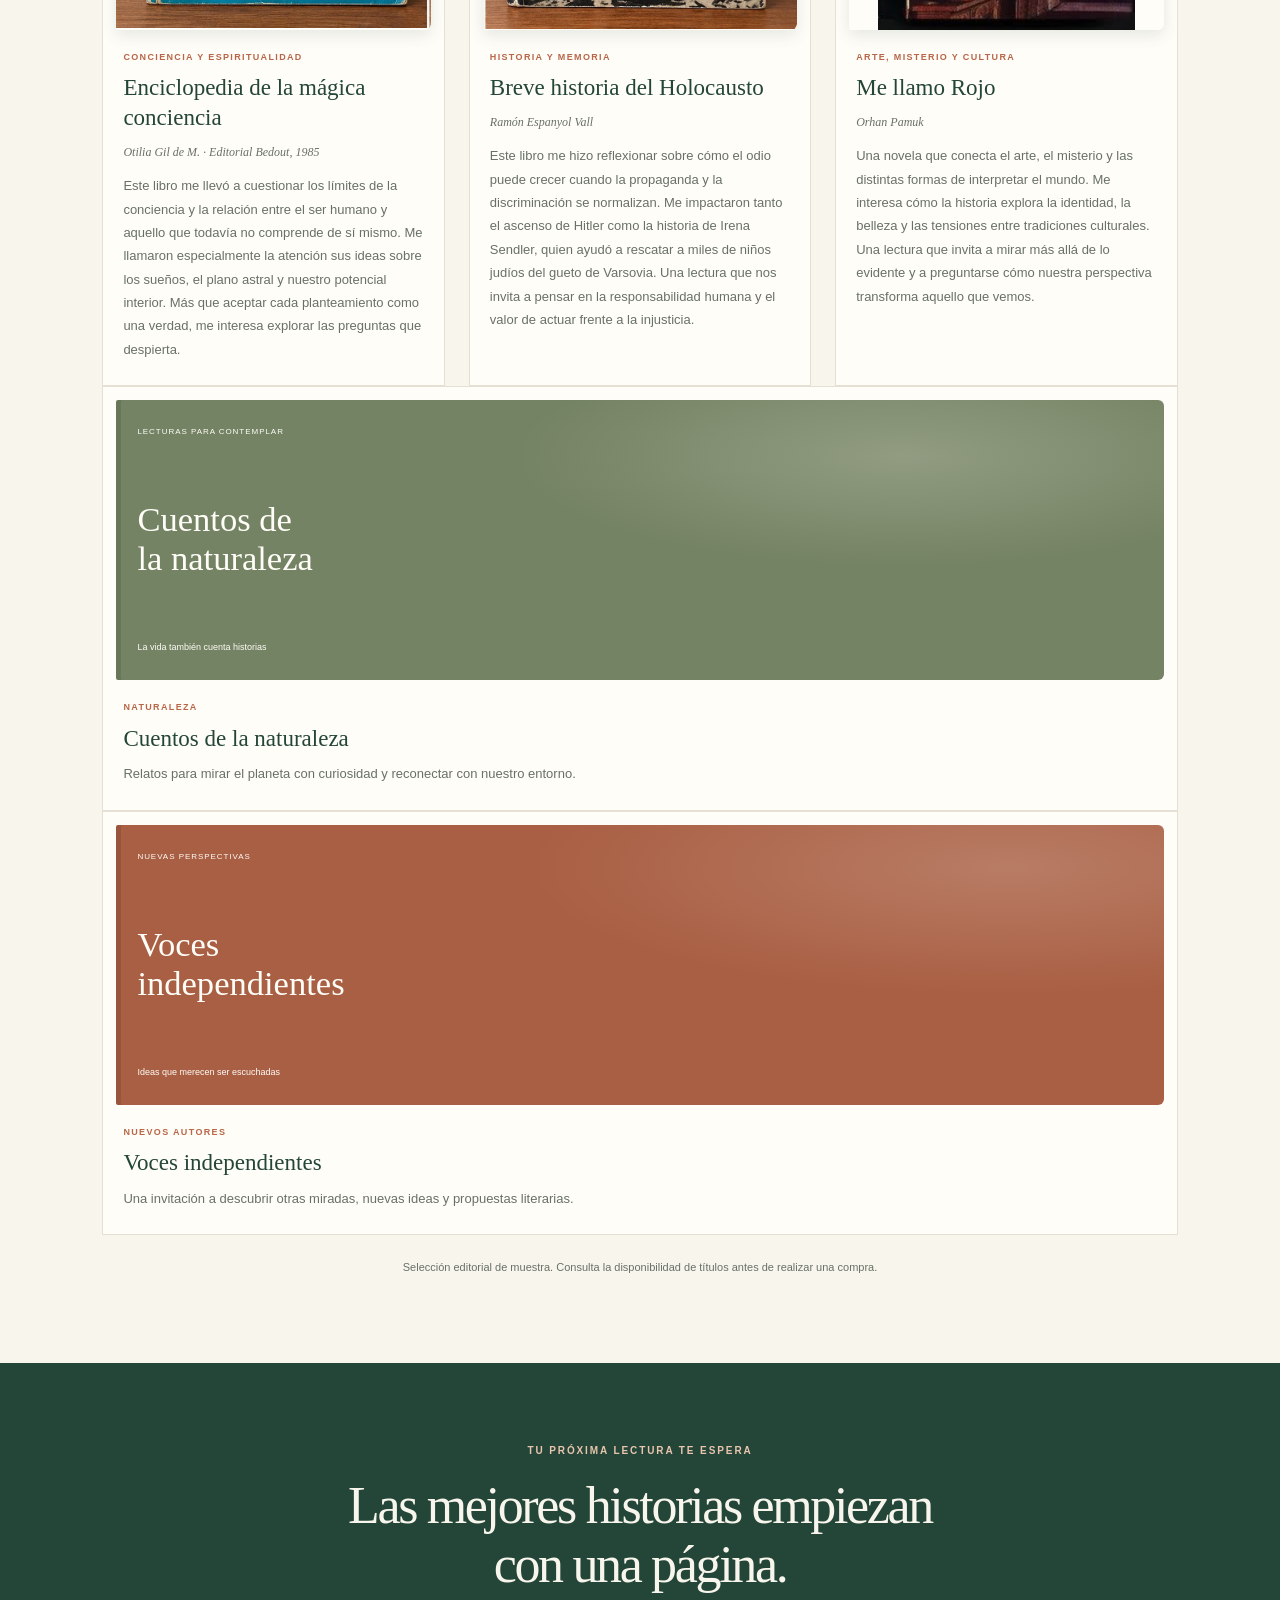
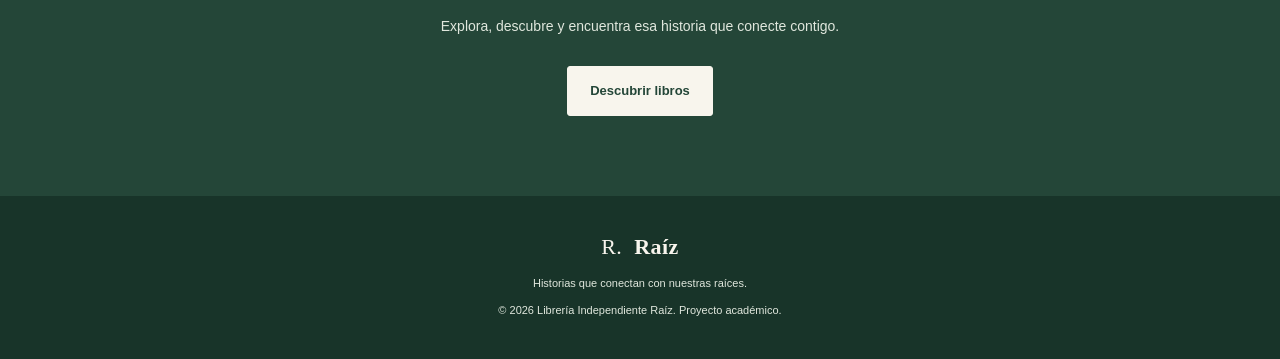
==== commit 22b83314: "Revise book summaries for improved readability Updated book descriptions to enhance clarity and dept" ====
--- a/index.html
+++ b/index.html
@@ -84,11 +84,12 @@
             <h3>Enciclopedia de la mágica conciencia</h3>
             <p class="autor">Otilia Gil de M. · Editorial Bedout, 1985</p>
             <p>
-                Una lectura que invita a explorar la conciencia, los sueños
-                y las preguntas sobre nuestros orígenes. Entre sus ideas,
-                me llamaron especialmente la atención los conceptos del
-                plano astral, la conciencia durante los sueños y la posibilidad
-                de desarrollar nuestro potencial interior.
+                Este libro me llevó a cuestionar los límites de la conciencia
+                y la relación entre el ser humano y aquello que todavía no
+                comprende de sí mismo. Me llamaron especialmente la atención
+                sus ideas sobre los sueños, el plano astral y nuestro potencial
+                interior. Más que aceptar cada planteamiento como una verdad,
+                me interesa explorar las preguntas que despierta.
             </p>
         </div>
     </article>
@@ -106,12 +107,36 @@
             <h3>Breve historia del Holocausto</h3>
             <p class="autor">Ramón Espanyol Vall</p>
             <p>
-                Una mirada a uno de los episodios más dolorosos de la historia.
-                Me impactó tanto el ascenso de Hitler y el papel de la propaganda
-                como la historia de Irena Sendler, quien ayudó a rescatar a miles
-                de niños judíos del gueto de Varsovia. Una lectura que invita
-                a pensar en la responsabilidad humana y el valor de actuar
-                frente a la injusticia.
+                Este libro me hizo reflexionar sobre cómo el odio puede crecer
+                cuando la propaganda y la discriminación se normalizan. Me
+                impactaron tanto el ascenso de Hitler como la historia de
+                Irena Sendler, quien ayudó a rescatar a miles de niños judíos
+                del gueto de Varsovia. Una lectura que nos invita a pensar
+                en la responsabilidad humana y el valor de actuar frente
+                a la injusticia.
+            </p>
+        </div>
+    </article>
+
+    <article class="libro">
+        <div class="portada">
+            <img
+                src="img/me-llamo-rojo.jpg"
+                alt="Portada de Me llamo Rojo, de Orhan Pamuk"
+                loading="lazy"
+            >
+        </div>
+        <div class="libro-info">
+            <p class="categoria">ARTE, MISTERIO Y CULTURA</p>
+            <h3>Me llamo Rojo</h3>
+            <p class="autor">Orhan Pamuk</p>
+            <p>
+                Una novela que conecta el arte, el misterio y las distintas
+                formas de interpretar el mundo. Me interesa cómo la historia
+                explora la identidad, la belleza y las tensiones entre
+                tradiciones culturales. Una lectura que invita a mirar más
+                allá de lo evidente y a preguntarse cómo nuestra perspectiva
+                transforma aquello que vemos.
             </p>
         </div>
     </article>
--- a/css/estilos.css
+++ b/css/estilos.css
@@ -843,3 +843,32 @@
         flex-direction: column;
     }
 }
+/* PORTADAS REALES DE LOS LIBROS - RAÍZ */
+
+.portada:has(img) {
+    display: block;
+    height: auto;
+    min-height: 0;
+    padding: 0;
+    background: var(--papel);
+    box-shadow: 0 5px 16px rgba(36, 70, 56, 0.12);
+}
+
+.portada img {
+    display: block;
+    width: 100%;
+    height: auto;
+    aspect-ratio: 3 / 4;
+    object-fit: contain;
+    object-position: center;
+    background: var(--papel);
+    border-radius: 2px 6px 6px 2px;
+}
+
+.libro-info .autor {
+    margin: 0 0 12px;
+    color: var(--texto-suave);
+    font-family: Georgia, "Times New Roman", serif;
+    font-size: 12px;
+    font-style: italic;
+}
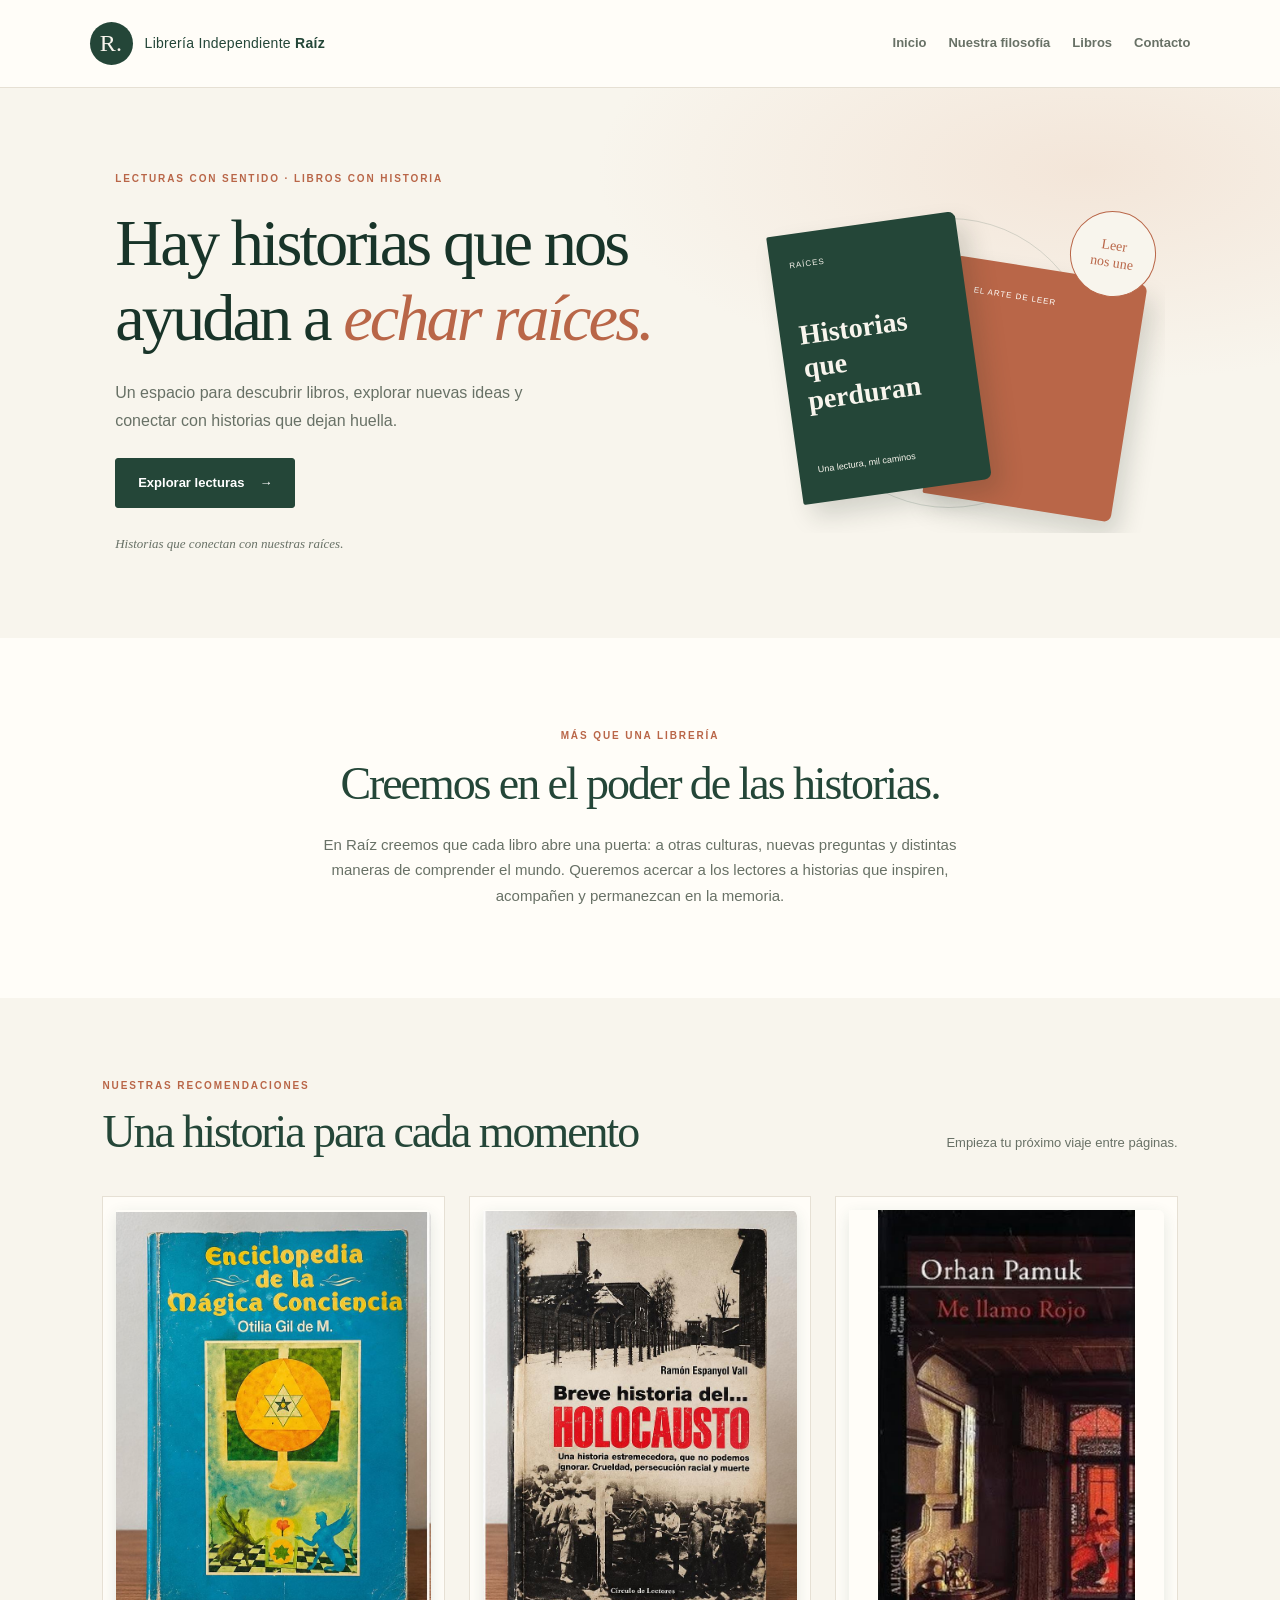
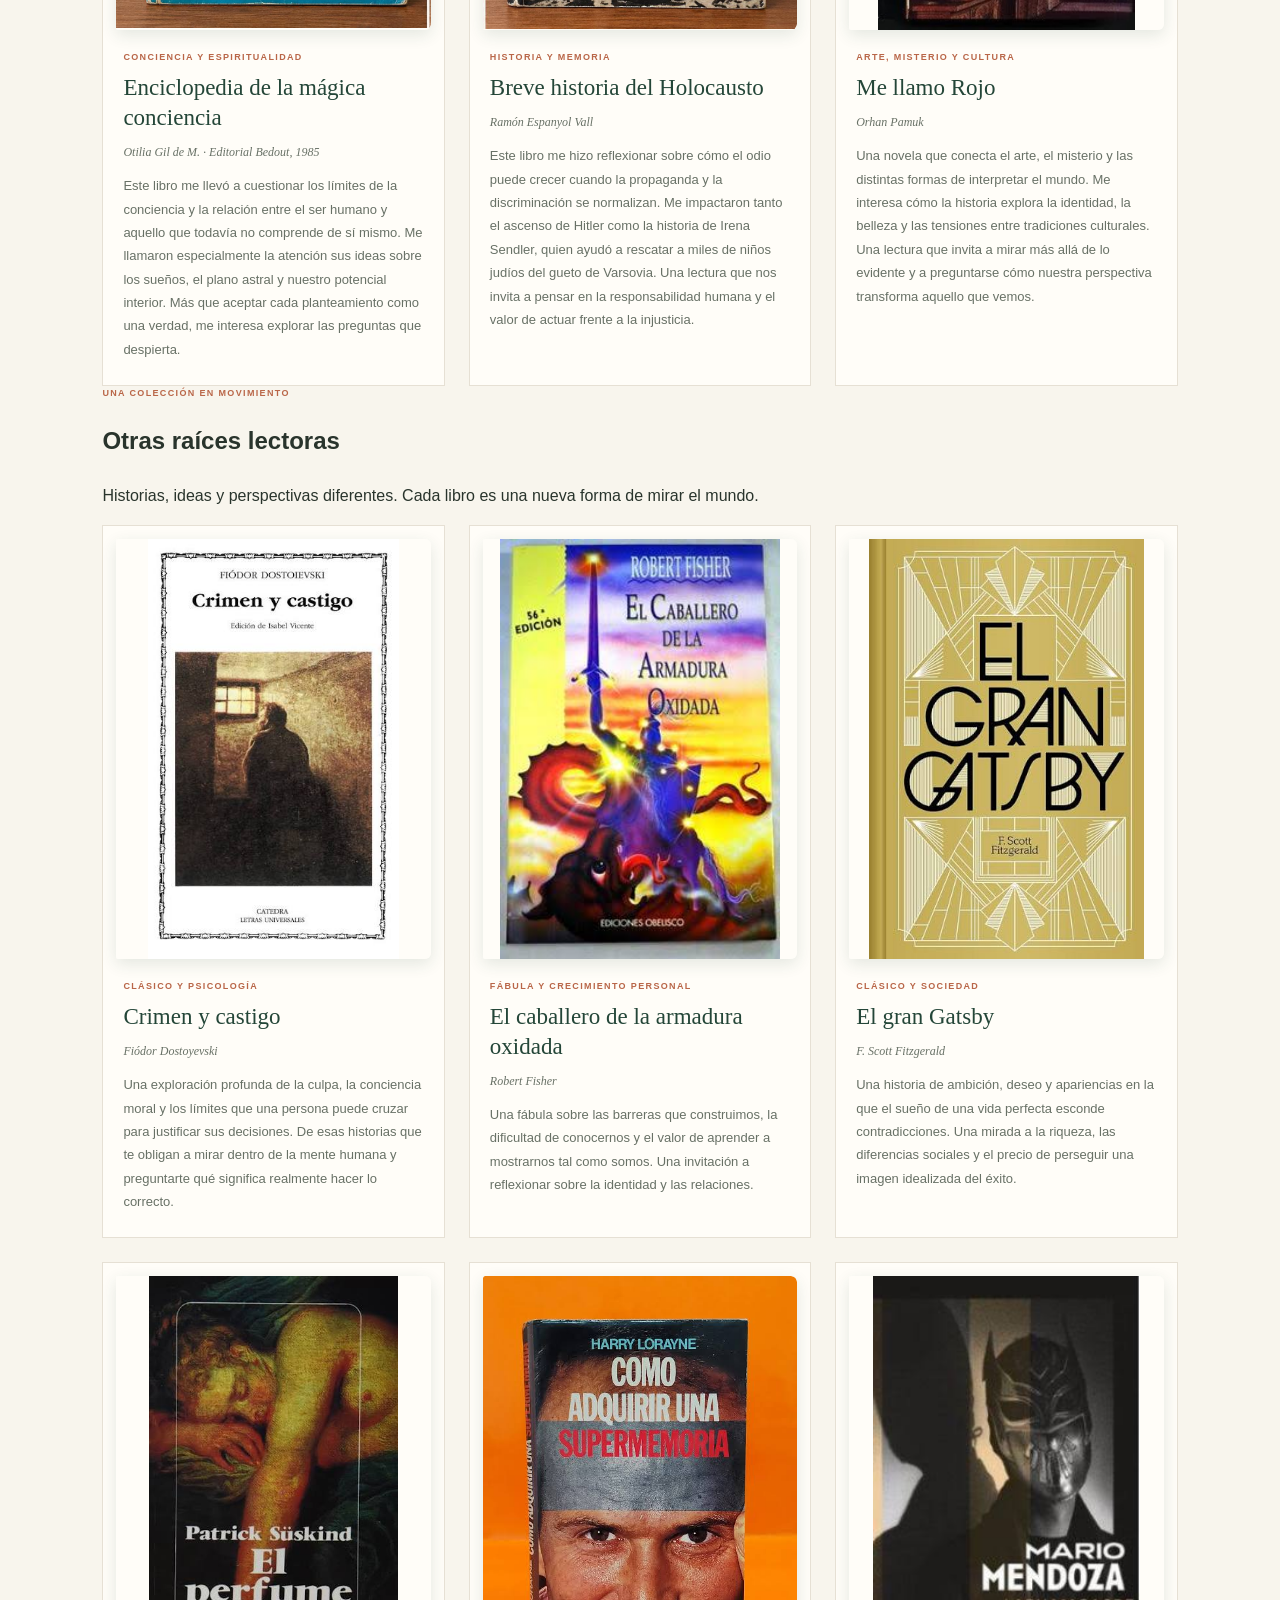
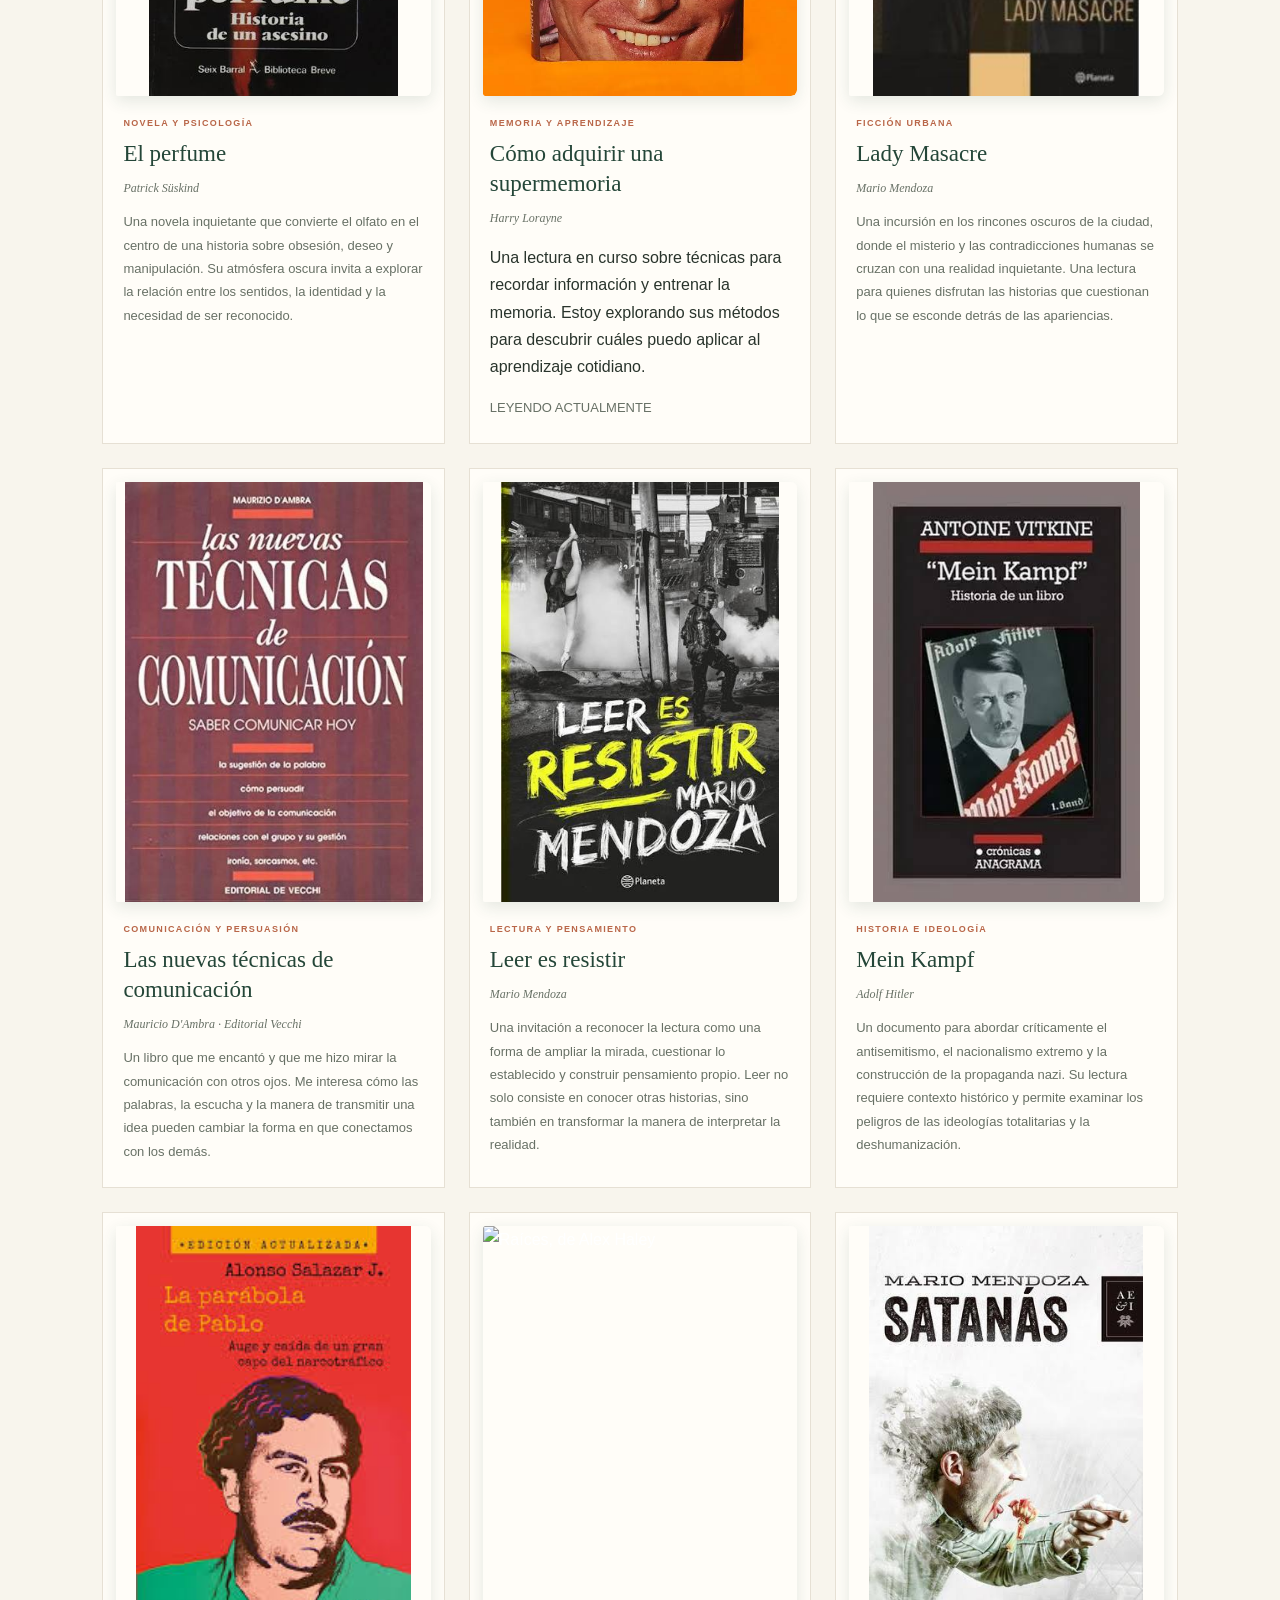
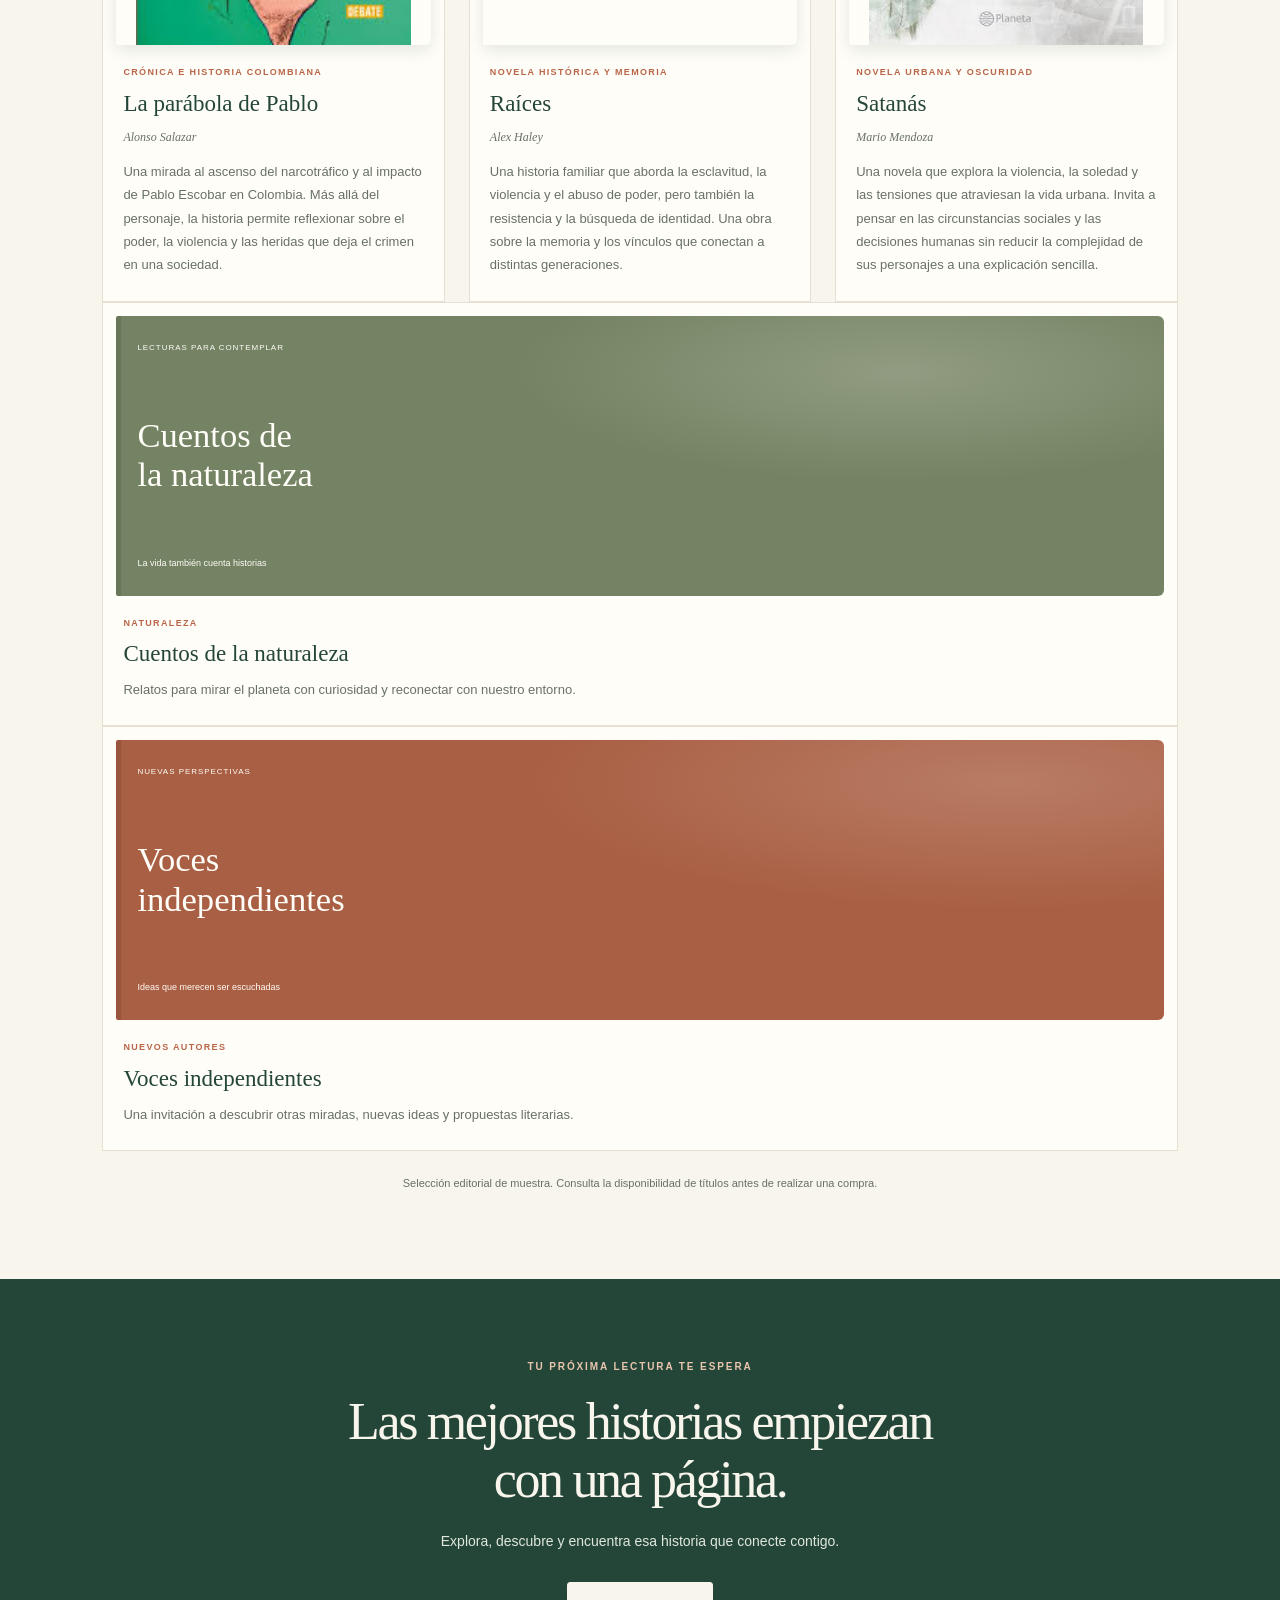
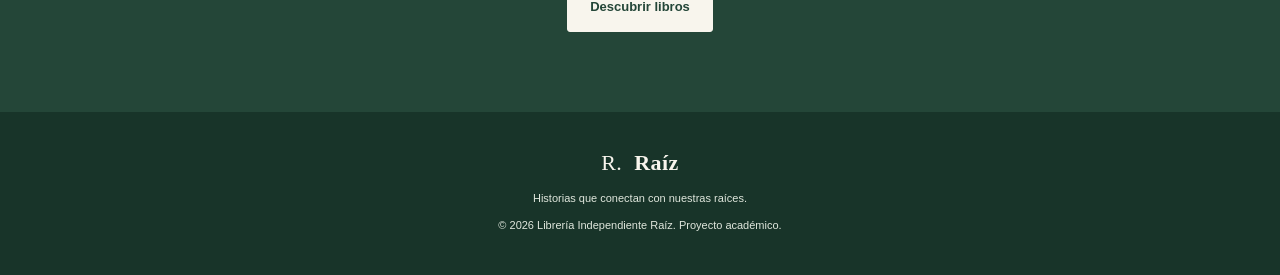
==== commit 1aa978fc: "Add section for additional readings with book details" ====
--- a/index.html
+++ b/index.html
@@ -141,7 +141,260 @@
         </div>
     </article>
 </div>
-
+<section class="catalogo-secundario" id="otras-lecturas">
+    <div class="seccion-encabezado">
+        <p class="categoria">UNA COLECCIÓN EN MOVIMIENTO</p>
+        <h2>Otras raíces lectoras</h2>
+        <p>
+            Historias, ideas y perspectivas diferentes.
+            Cada libro es una nueva forma de mirar el mundo.
+        </p>
+    </div>
+
+    <div class="libros-grid">
+
+        <article class="libro">
+            <div class="portada">
+                <img src="img/crimen-y-castigo.jpg"
+                     alt="Crimen y castigo, de Fiódor Dostoyevski"
+                     loading="lazy">
+            </div>
+            <div class="libro-info">
+                <p class="categoria">CLÁSICO Y PSICOLOGÍA</p>
+                <h3>Crimen y castigo</h3>
+                <p class="autor">Fiódor Dostoyevski</p>
+                <p>
+                    Una exploración profunda de la culpa, la conciencia
+                    moral y los límites que una persona puede cruzar
+                    para justificar sus decisiones. De esas historias
+                    que te obligan a mirar dentro de la mente humana
+                    y preguntarte qué significa realmente hacer lo correcto.
+                </p>
+            </div>
+        </article>
+
+        <article class="libro">
+            <div class="portada">
+                <img src="img/el-caballero.jpg"
+                     alt="El caballero de la armadura oxidada, de Robert Fisher"
+                     loading="lazy">
+            </div>
+            <div class="libro-info">
+                <p class="categoria">FÁBULA Y CRECIMIENTO PERSONAL</p>
+                <h3>El caballero de la armadura oxidada</h3>
+                <p class="autor">Robert Fisher</p>
+                <p>
+                    Una fábula sobre las barreras que construimos,
+                    la dificultad de conocernos y el valor de aprender
+                    a mostrarnos tal como somos. Una invitación a
+                    reflexionar sobre la identidad y las relaciones.
+                </p>
+            </div>
+        </article>
+
+        <article class="libro">
+            <div class="portada">
+                <img src="img/el-gran-gatsby.jpg"
+                     alt="El gran Gatsby, de F. Scott Fitzgerald"
+                     loading="lazy">
+            </div>
+            <div class="libro-info">
+                <p class="categoria">CLÁSICO Y SOCIEDAD</p>
+                <h3>El gran Gatsby</h3>
+                <p class="autor">F. Scott Fitzgerald</p>
+                <p>
+                    Una historia de ambición, deseo y apariencias
+                    en la que el sueño de una vida perfecta esconde
+                    contradicciones. Una mirada a la riqueza,
+                    las diferencias sociales y el precio de perseguir
+                    una imagen idealizada del éxito.
+                </p>
+            </div>
+        </article>
+
+        <article class="libro">
+            <div class="portada">
+                <img src="img/el-perfume.jpg"
+                     alt="El perfume, de Patrick Süskind"
+                     loading="lazy">
+            </div>
+            <div class="libro-info">
+                <p class="categoria">NOVELA Y PSICOLOGÍA</p>
+                <h3>El perfume</h3>
+                <p class="autor">Patrick Süskind</p>
+                <p>
+                    Una novela inquietante que convierte el olfato
+                    en el centro de una historia sobre obsesión,
+                    deseo y manipulación. Su atmósfera oscura invita
+                    a explorar la relación entre los sentidos,
+                    la identidad y la necesidad de ser reconocido.
+                </p>
+            </div>
+        </article>
+
+        <article class="libro">
+            <div class="portada">
+                <img src="img/harry-lorayne.jpg"
+                     alt="Cómo adquirir una supermemoria, de Harry Lorayne"
+                     loading="lazy">
+            </div>
+            <div class="libro-info">
+                <p class="categoria">MEMORIA Y APRENDIZAJE</p>
+                <h3>Cómo adquirir una supermemoria</h3>
+                <p class="autor">Harry Lorayne</p>
+                <p>
+                    Una lectura en curso sobre técnicas para recordar
+                    información y entrenar la memoria. Estoy explorando
+                    sus métodos para descubrir cuáles puedo aplicar
+                    al aprendizaje cotidiano.
+                </p>
+                <p class="estado-lectura">LEYENDO ACTUALMENTE</p>
+            </div>
+        </article>
+
+        <article class="libro">
+            <div class="portada">
+                <img src="img/lady-masacre.jpg"
+                     alt="Lady Masacre, de Mario Mendoza"
+                     loading="lazy">
+            </div>
+            <div class="libro-info">
+                <p class="categoria">FICCIÓN URBANA</p>
+                <h3>Lady Masacre</h3>
+                <p class="autor">Mario Mendoza</p>
+                <p>
+                    Una incursión en los rincones oscuros de la ciudad,
+                    donde el misterio y las contradicciones humanas
+                    se cruzan con una realidad inquietante. Una lectura
+                    para quienes disfrutan las historias que cuestionan
+                    lo que se esconde detrás de las apariencias.
+                </p>
+            </div>
+        </article>
+
+        <article class="libro">
+            <div class="portada">
+                <img src="img/las-nuevas-tecnicas-de-comunicacion.jpg"
+                     alt="Las nuevas técnicas de comunicación, de Mauricio D'Ambra"
+                     loading="lazy">
+            </div>
+            <div class="libro-info">
+                <p class="categoria">COMUNICACIÓN Y PERSUASIÓN</p>
+                <h3>Las nuevas técnicas de comunicación</h3>
+                <p class="autor">Mauricio D'Ambra · Editorial Vecchi</p>
+                <p>
+                    Un libro que me encantó y que me hizo mirar
+                    la comunicación con otros ojos. Me interesa
+                    cómo las palabras, la escucha y la manera de
+                    transmitir una idea pueden cambiar la forma
+                    en que conectamos con los demás.
+                </p>
+            </div>
+        </article>
+
+        <article class="libro">
+            <div class="portada">
+                <img src="img/leer-es-resistir.jpg"
+                     alt="Leer es resistir, de Mario Mendoza"
+                     loading="lazy">
+            </div>
+            <div class="libro-info">
+                <p class="categoria">LECTURA Y PENSAMIENTO</p>
+                <h3>Leer es resistir</h3>
+                <p class="autor">Mario Mendoza</p>
+                <p>
+                    Una invitación a reconocer la lectura como una
+                    forma de ampliar la mirada, cuestionar lo establecido
+                    y construir pensamiento propio. Leer no solo
+                    consiste en conocer otras historias, sino también
+                    en transformar la manera de interpretar la realidad.
+                </p>
+            </div>
+        </article>
+
+        <article class="libro">
+            <div class="portada">
+                <img src="img/mein-kampf.jpg"
+                     alt="Mein Kampf, de Adolf Hitler"
+                     loading="lazy">
+            </div>
+            <div class="libro-info">
+                <p class="categoria">HISTORIA E IDEOLOGÍA</p>
+                <h3>Mein Kampf</h3>
+                <p class="autor">Adolf Hitler</p>
+                <p>
+                    Un documento para abordar críticamente el
+                    antisemitismo, el nacionalismo extremo y la
+                    construcción de la propaganda nazi. Su lectura
+                    requiere contexto histórico y permite examinar
+                    los peligros de las ideologías totalitarias
+                    y la deshumanización.
+                </p>
+            </div>
+        </article>
+
+        <article class="libro">
+            <div class="portada">
+                <img src="img/parabola-de-pablo.jpg"
+                     alt="La parábola de Pablo, de Alonso Salazar"
+                     loading="lazy">
+            </div>
+            <div class="libro-info">
+                <p class="categoria">CRÓNICA E HISTORIA COLOMBIANA</p>
+                <h3>La parábola de Pablo</h3>
+                <p class="autor">Alonso Salazar</p>
+                <p>
+                    Una mirada al ascenso del narcotráfico y al
+                    impacto de Pablo Escobar en Colombia. Más allá
+                    del personaje, la historia permite reflexionar
+                    sobre el poder, la violencia y las heridas
+                    que deja el crimen en una sociedad.
+                </p>
+            </div>
+        </article>
+
+        <article class="libro">
+            <div class="portada">
+                <img src="img/raíces.jpg"
+                     alt="Raíces, de Alex Haley"
+                     loading="lazy">
+            </div>
+            <div class="libro-info">
+                <p class="categoria">NOVELA HISTÓRICA Y MEMORIA</p>
+                <h3>Raíces</h3>
+                <p class="autor">Alex Haley</p>
+                <p>
+                    Una historia familiar que aborda la esclavitud,
+                    la violencia y el abuso de poder, pero también
+                    la resistencia y la búsqueda de identidad.
+                    Una obra sobre la memoria y los vínculos
+                    que conectan a distintas generaciones.
+                </p>
+            </div>
+        </article>
+
+        <article class="libro">
+            <div class="portada">
+                <img src="img/satanas.jpg"
+                     alt="Satanás, de Mario Mendoza"
+                     loading="lazy">
+            </div>
+            <div class="libro-info">
+                <p class="categoria">NOVELA URBANA Y OSCURIDAD</p>
+                <h3>Satanás</h3>
+                <p class="autor">Mario Mendoza</p>
+                <p>
+                    Una novela que explora la violencia, la soledad
+                    y las tensiones que atraviesan la vida urbana.
+                    Invita a pensar en las circunstancias sociales
+                    y las decisiones humanas sin reducir la complejidad
+                    de sus personajes a una explicación sencilla.
+                </p>
+            </div>
+        </article>
+
+    </div>
+</section>
                 <article class="libro">
                     <div class="portada portada-dos" aria-hidden="true">
                         <span>LECTURAS PARA CONTEMPLAR</span>
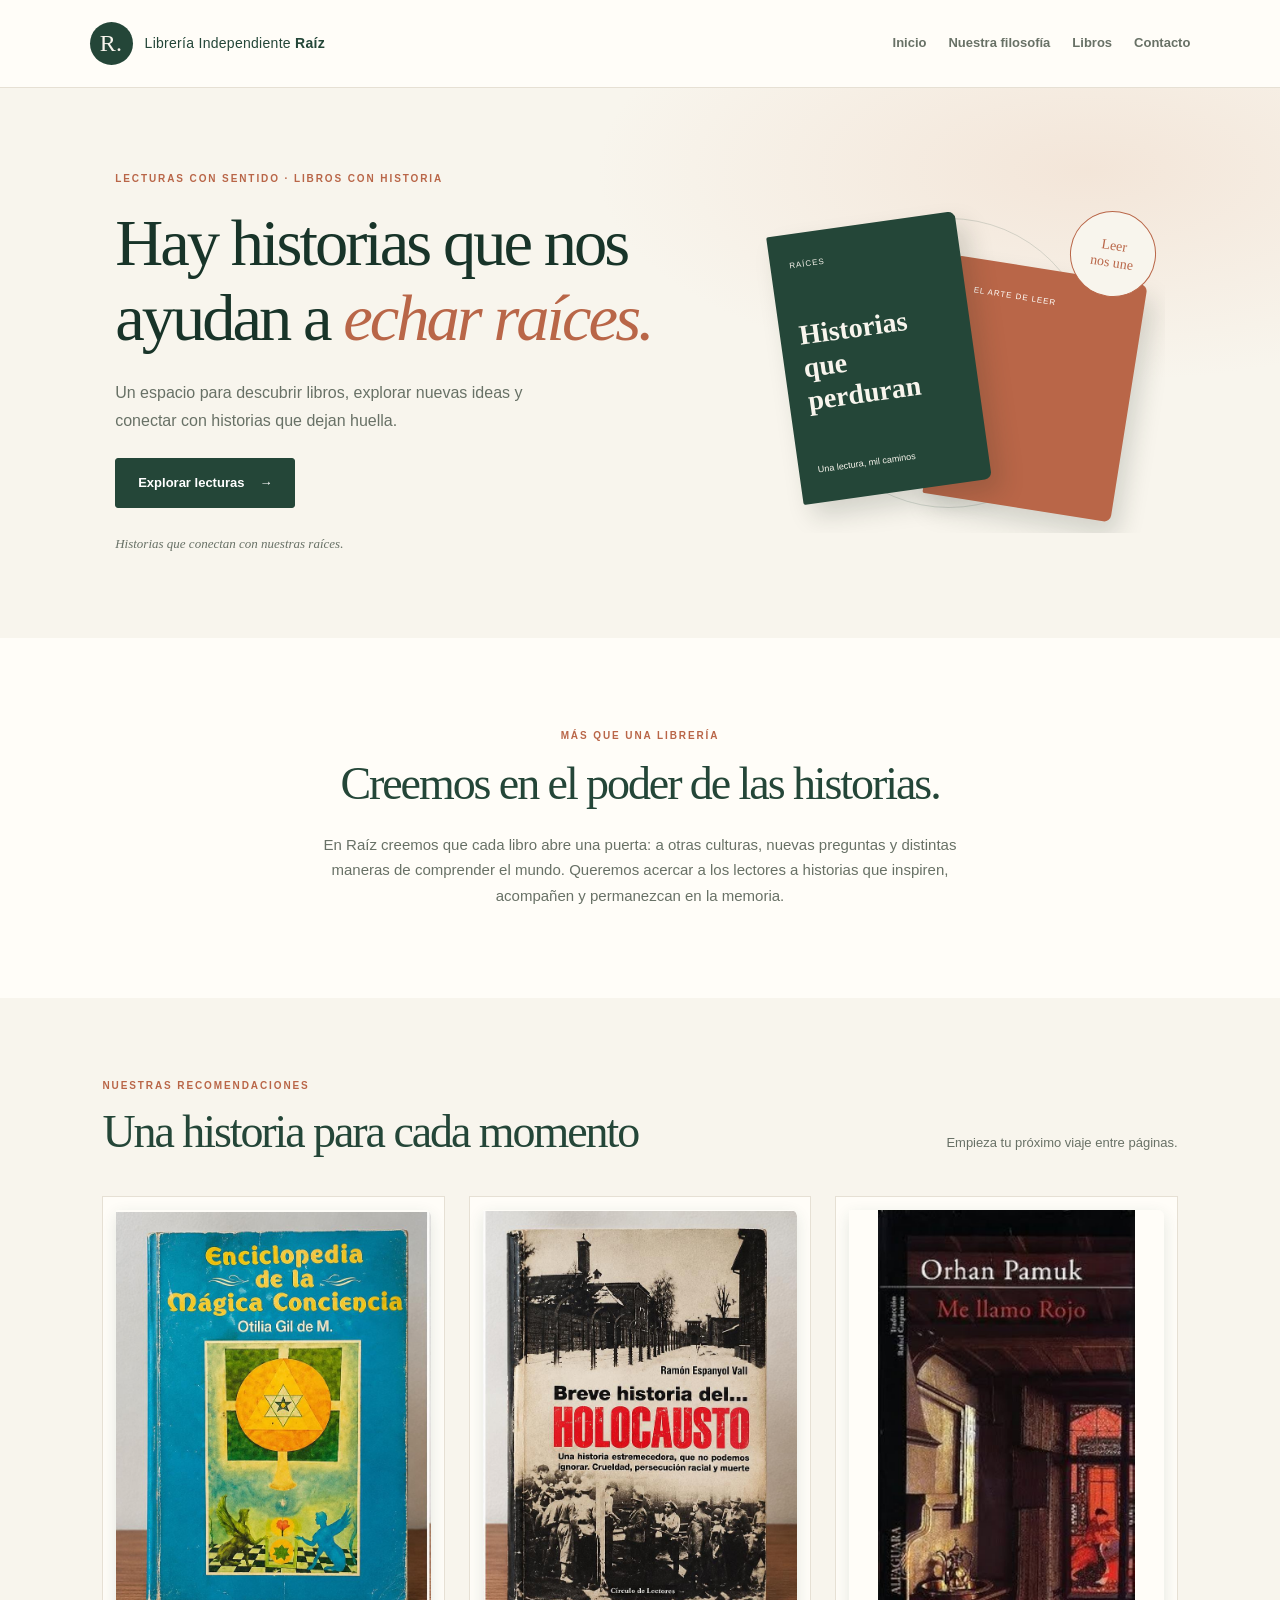
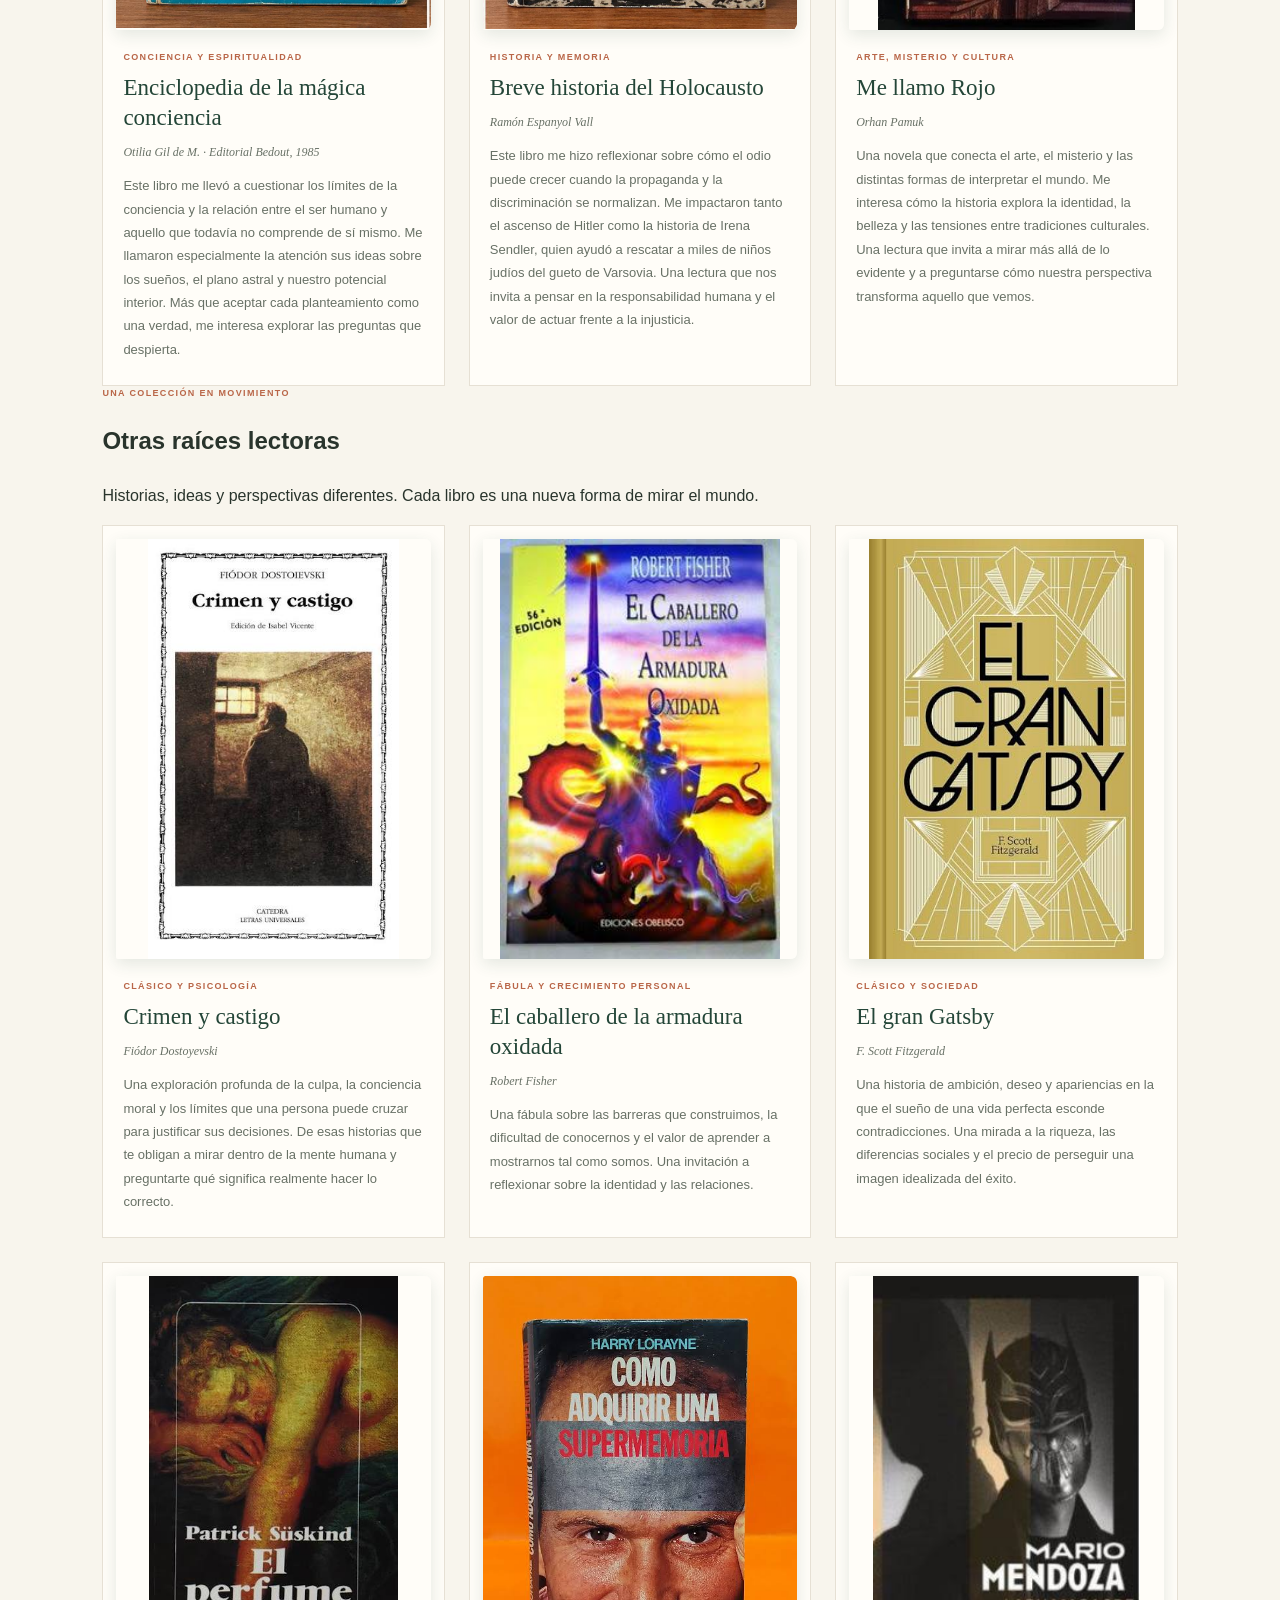
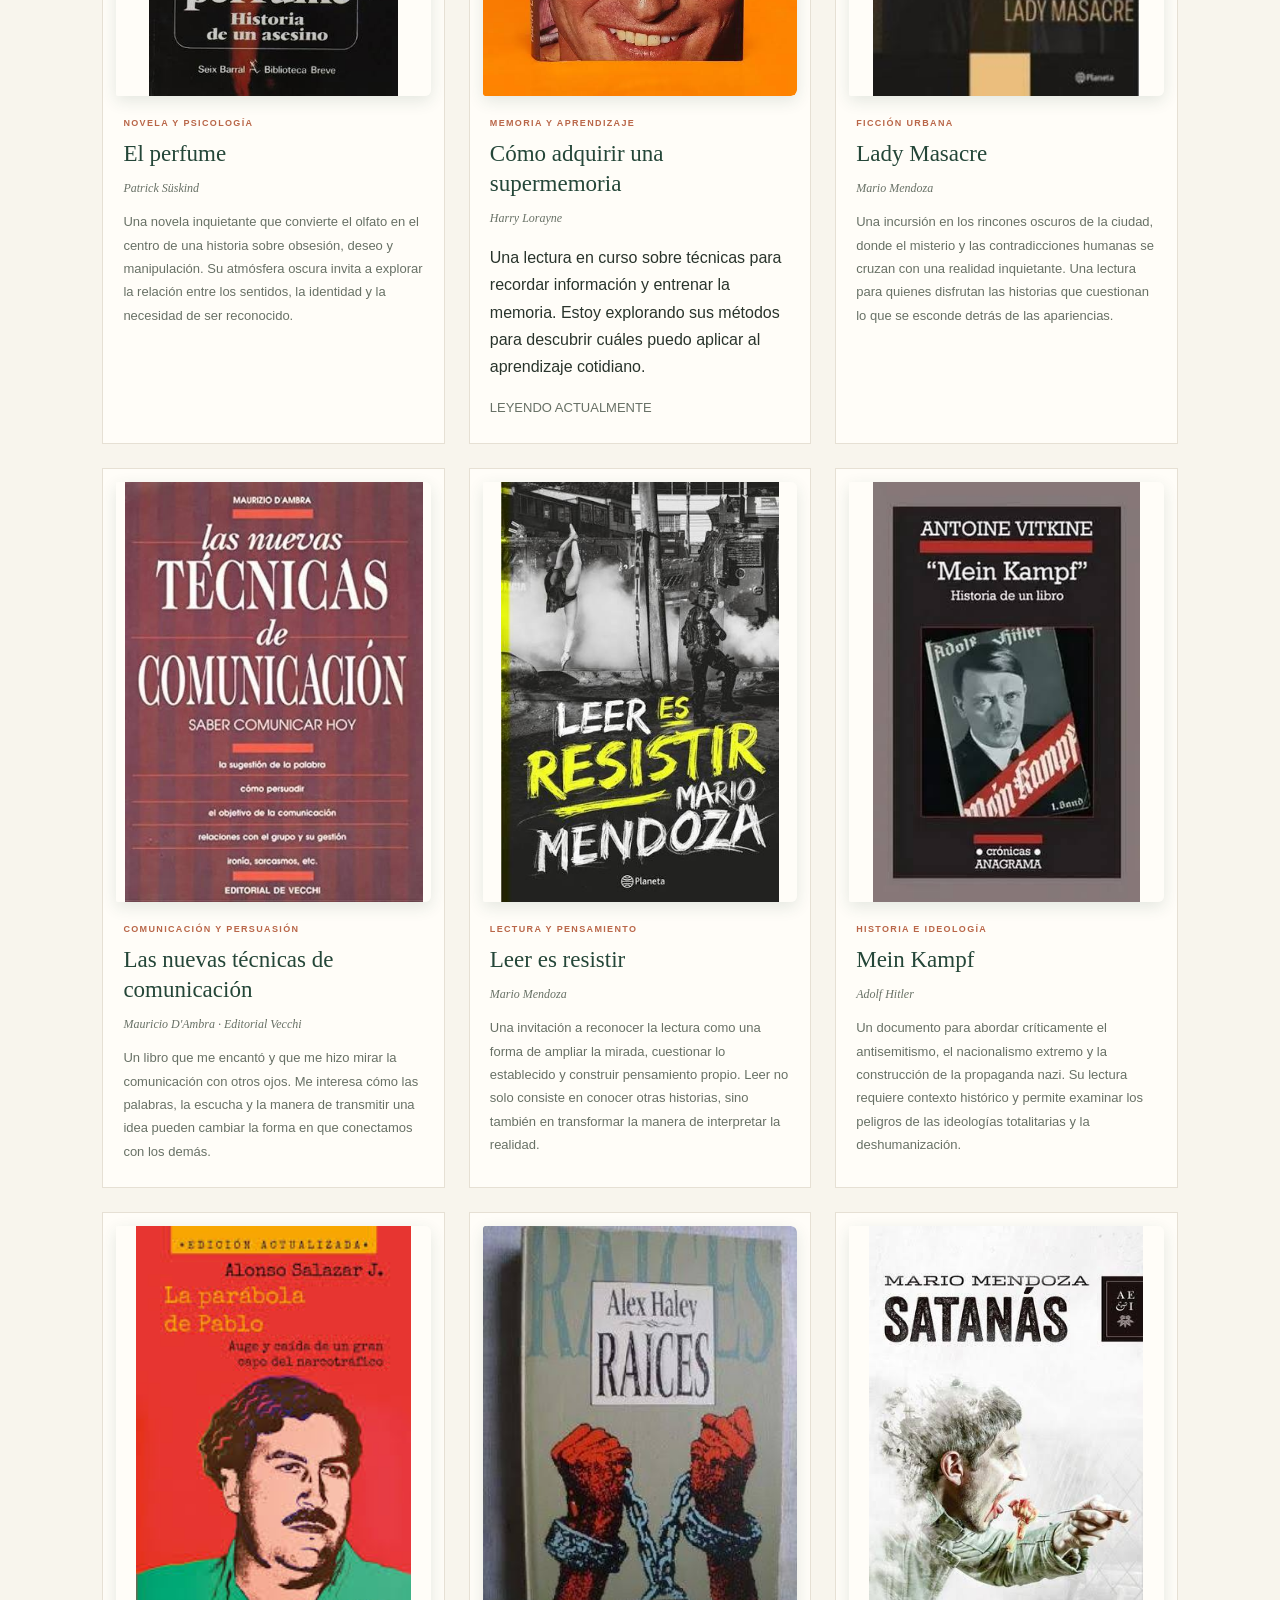
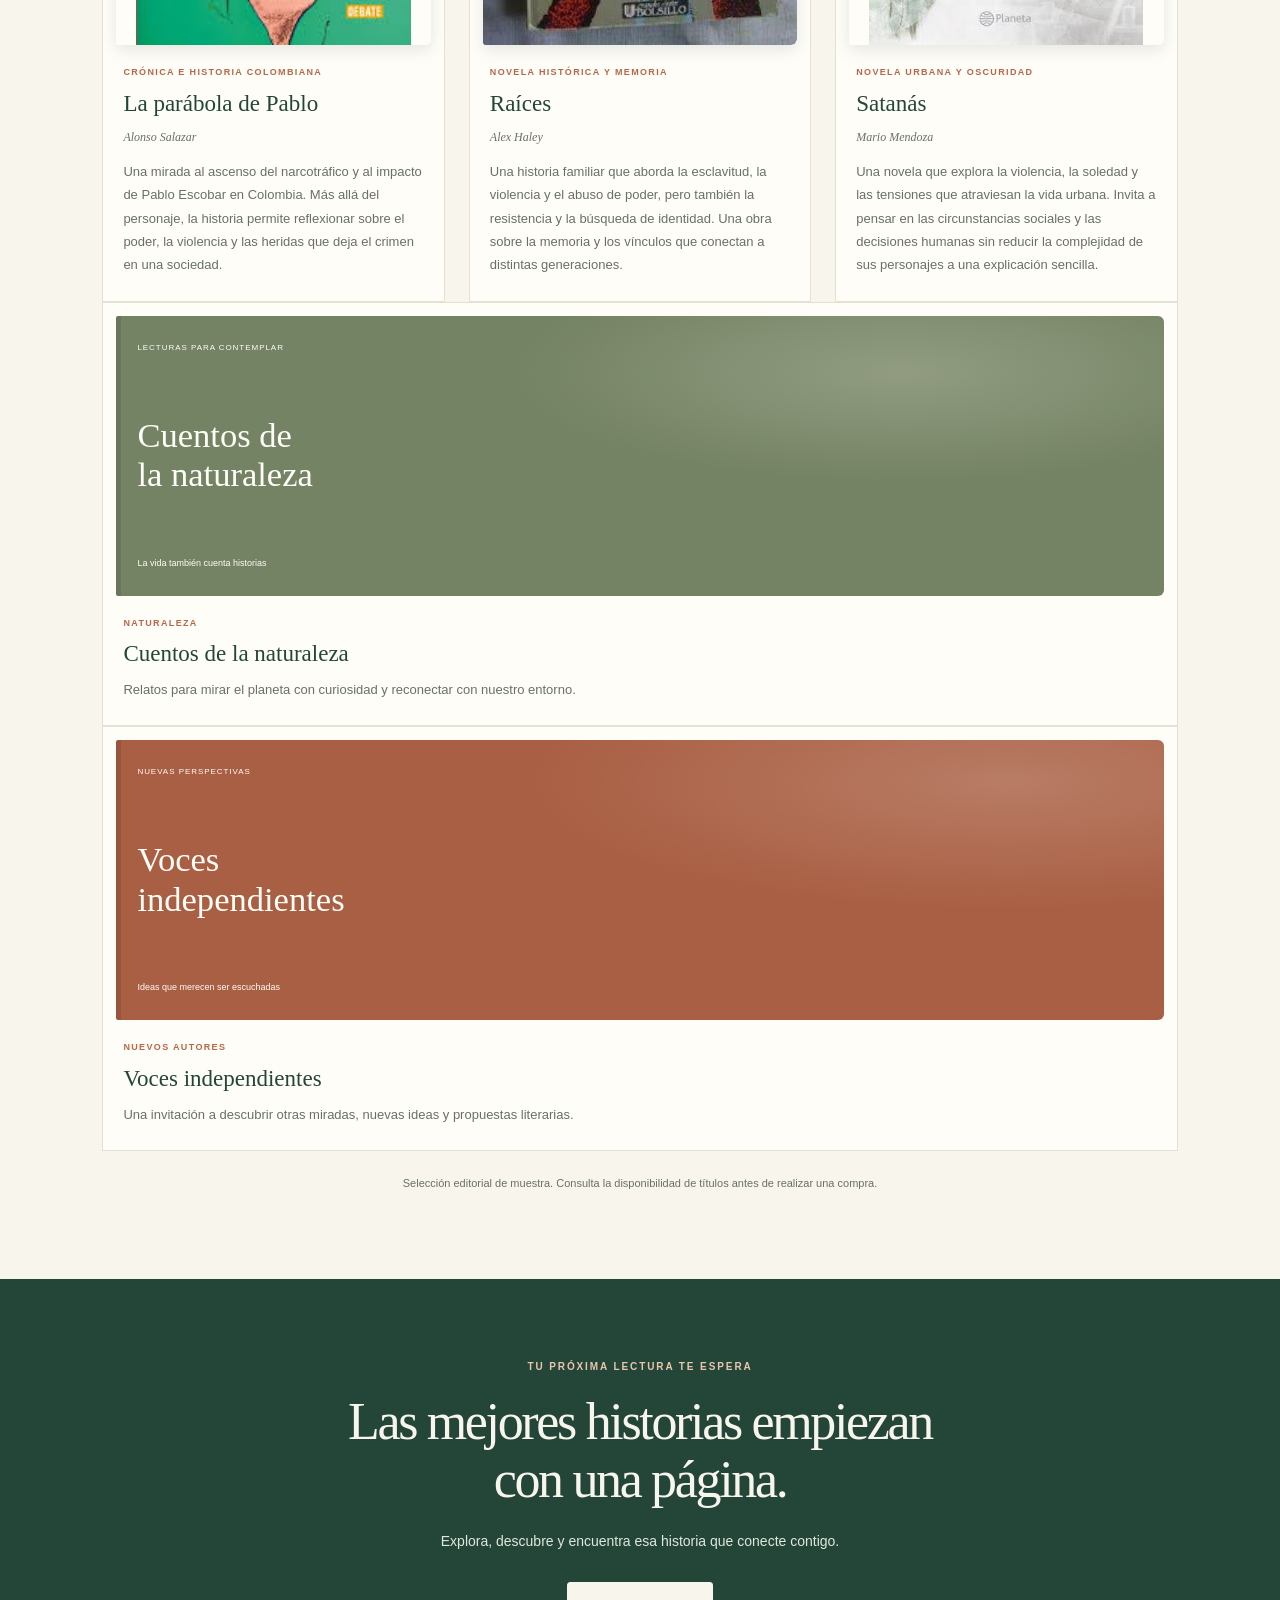
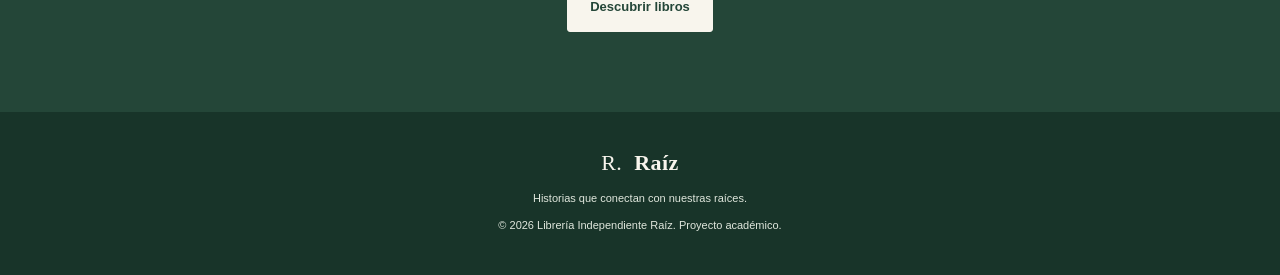
==== commit 1fef09ee: "Fix image source for 'raíces' in index.html" ====
--- a/index.html
+++ b/index.html
@@ -355,7 +355,7 @@
 
         <article class="libro">
             <div class="portada">
-                <img src="img/raíces.jpg"
+                <img src="img/raices.jpg"
                      alt="Raíces, de Alex Haley"
                      loading="lazy">
             </div>
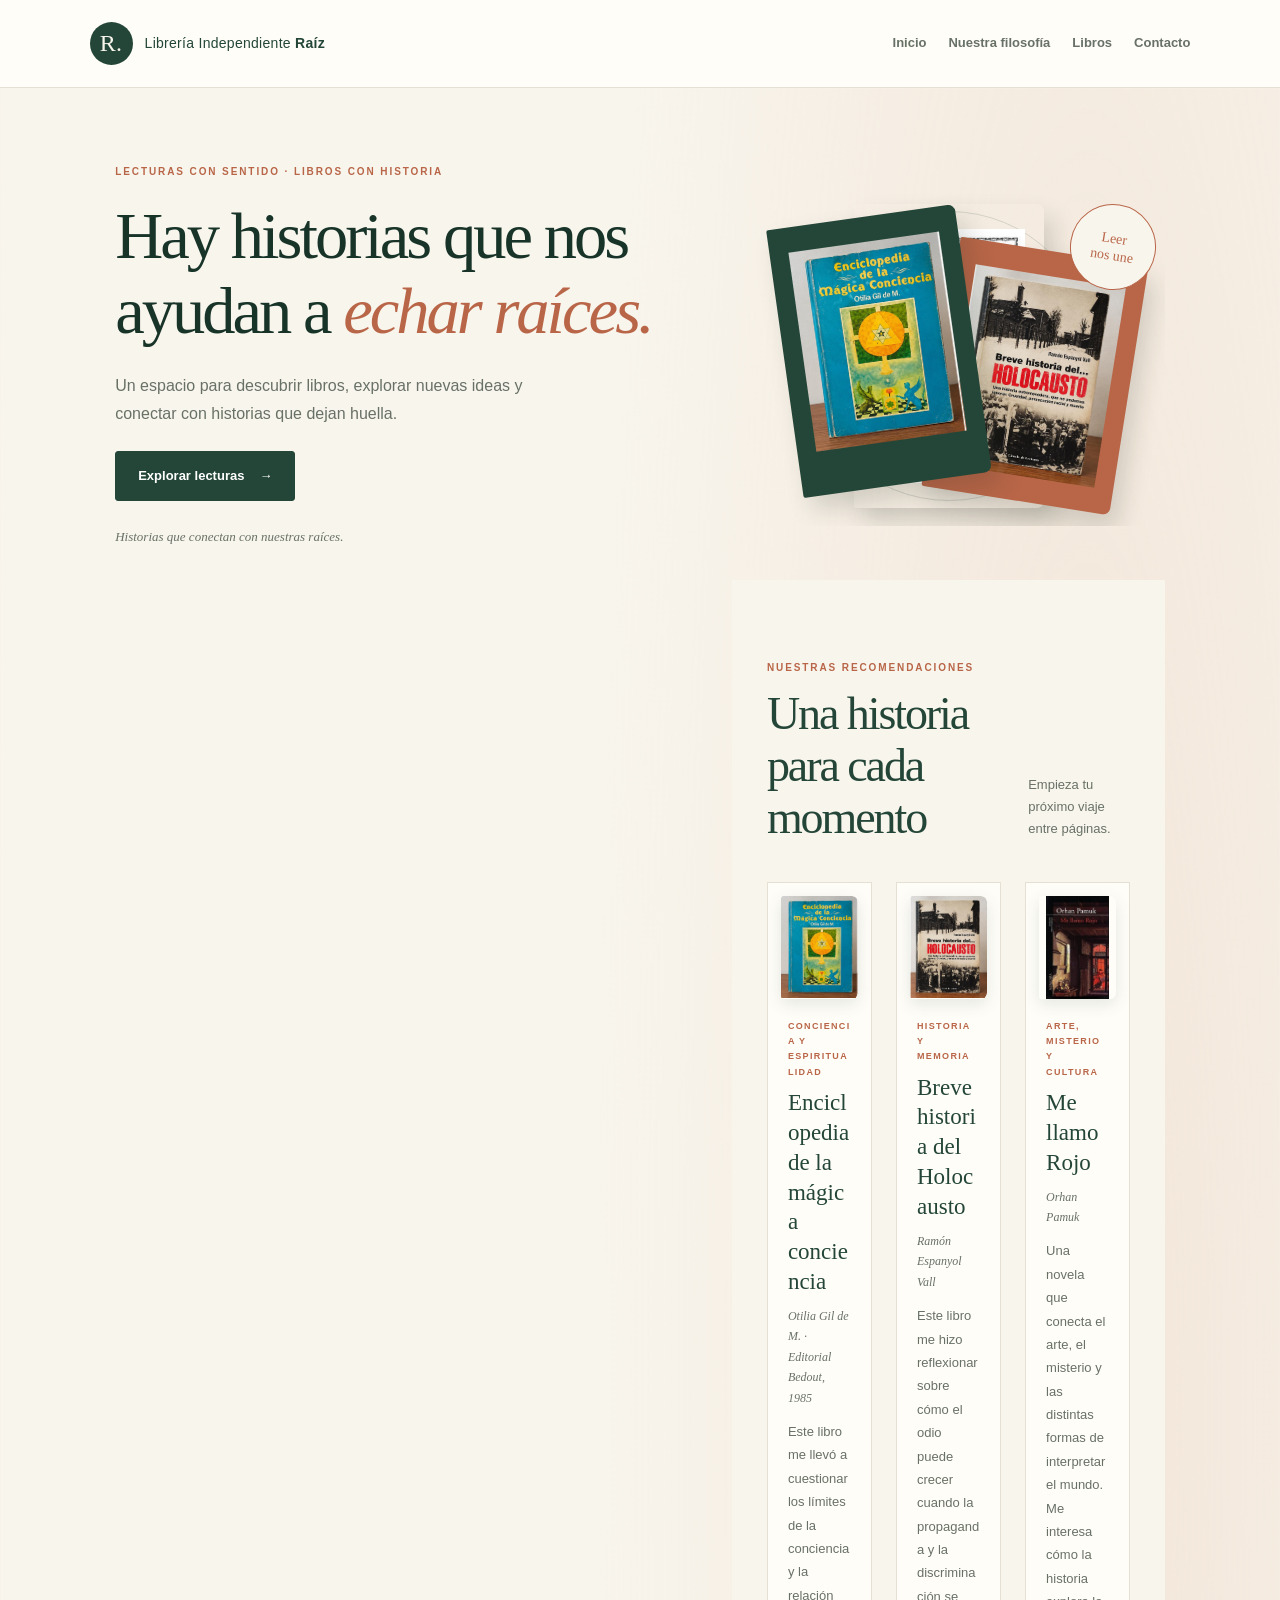
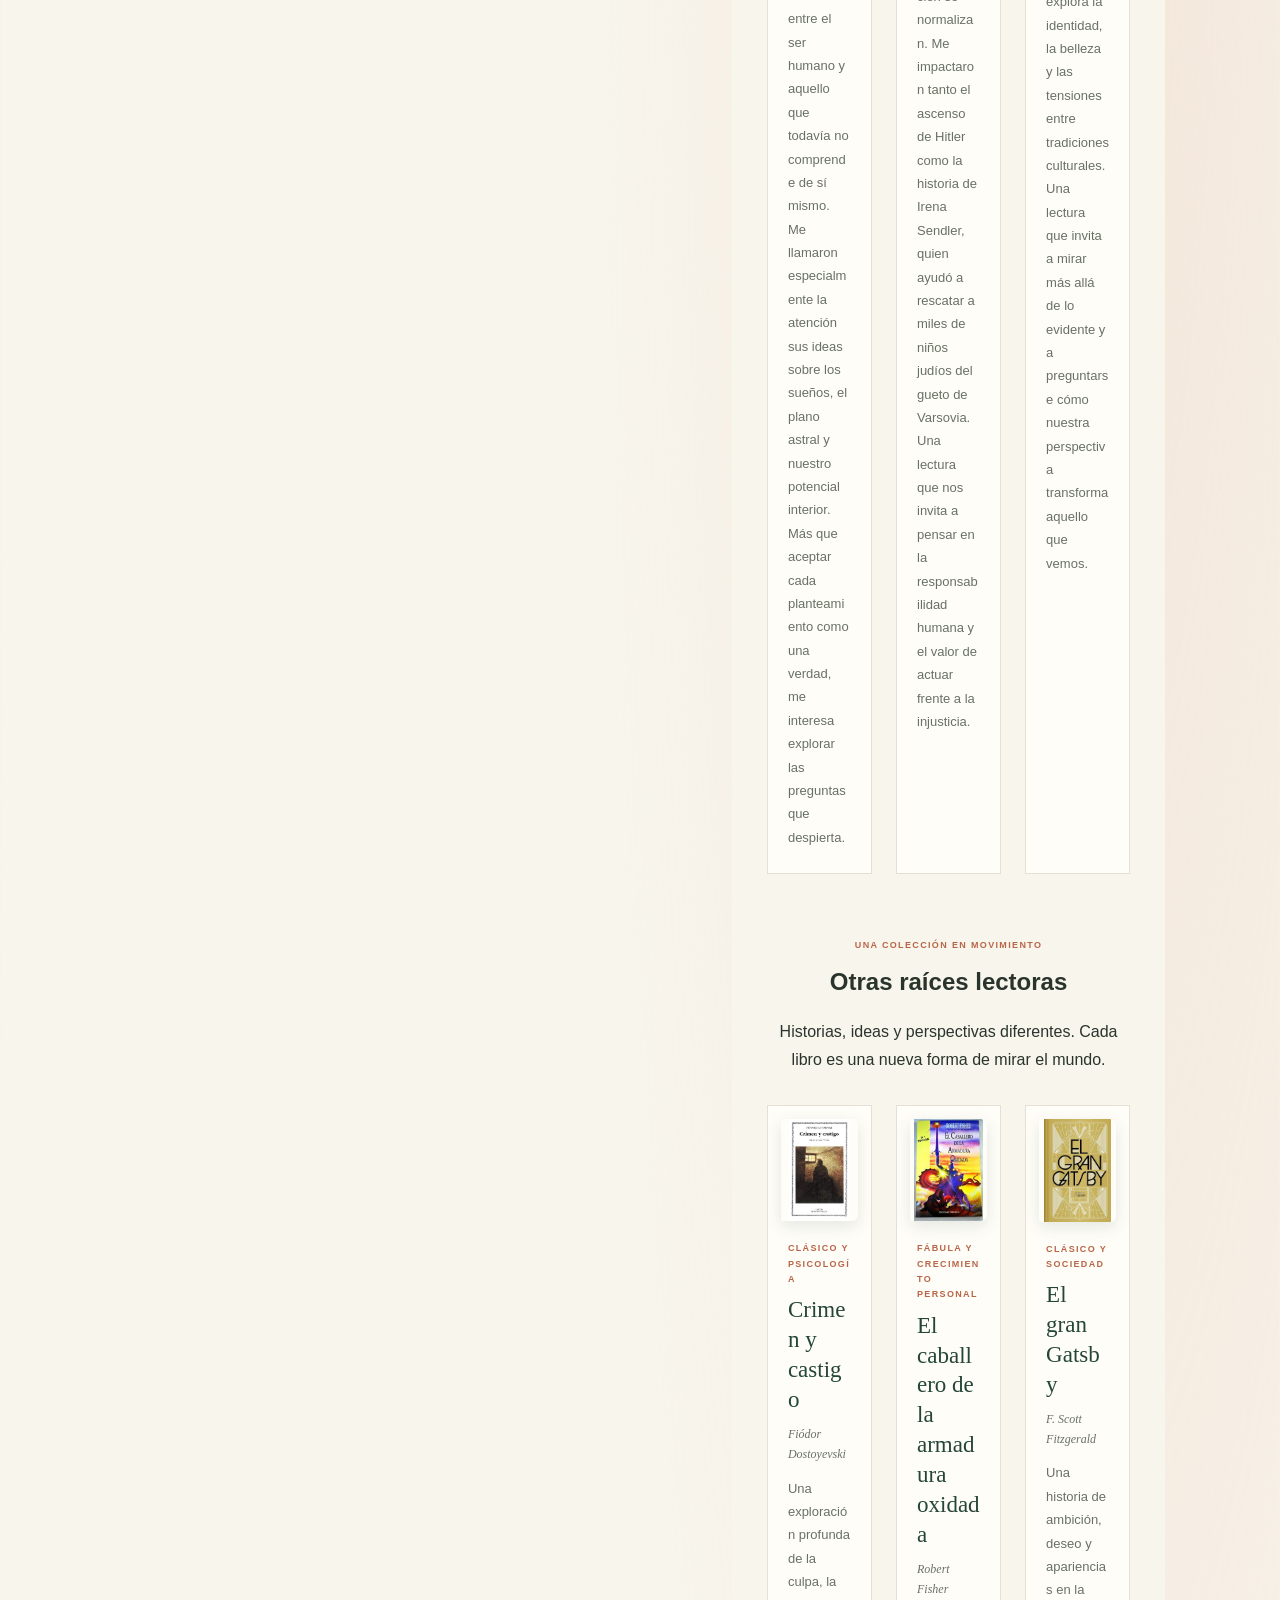
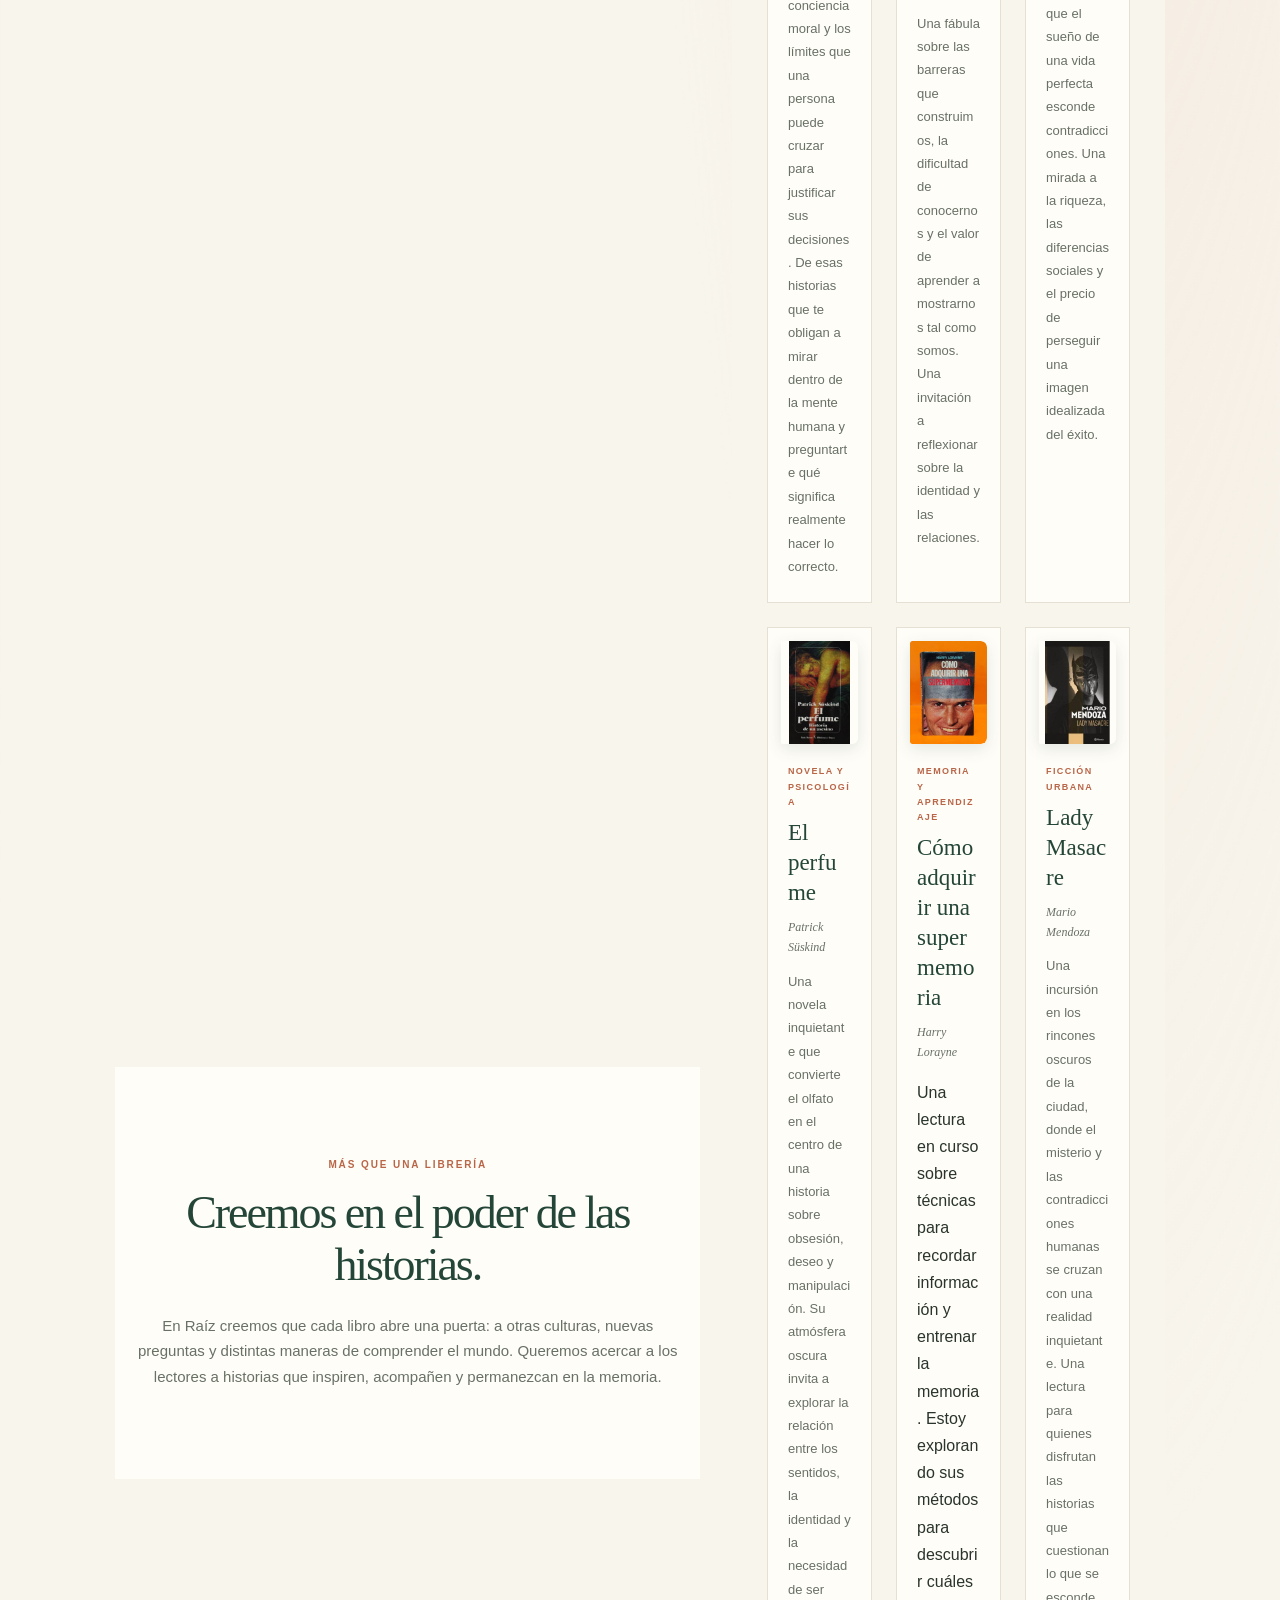
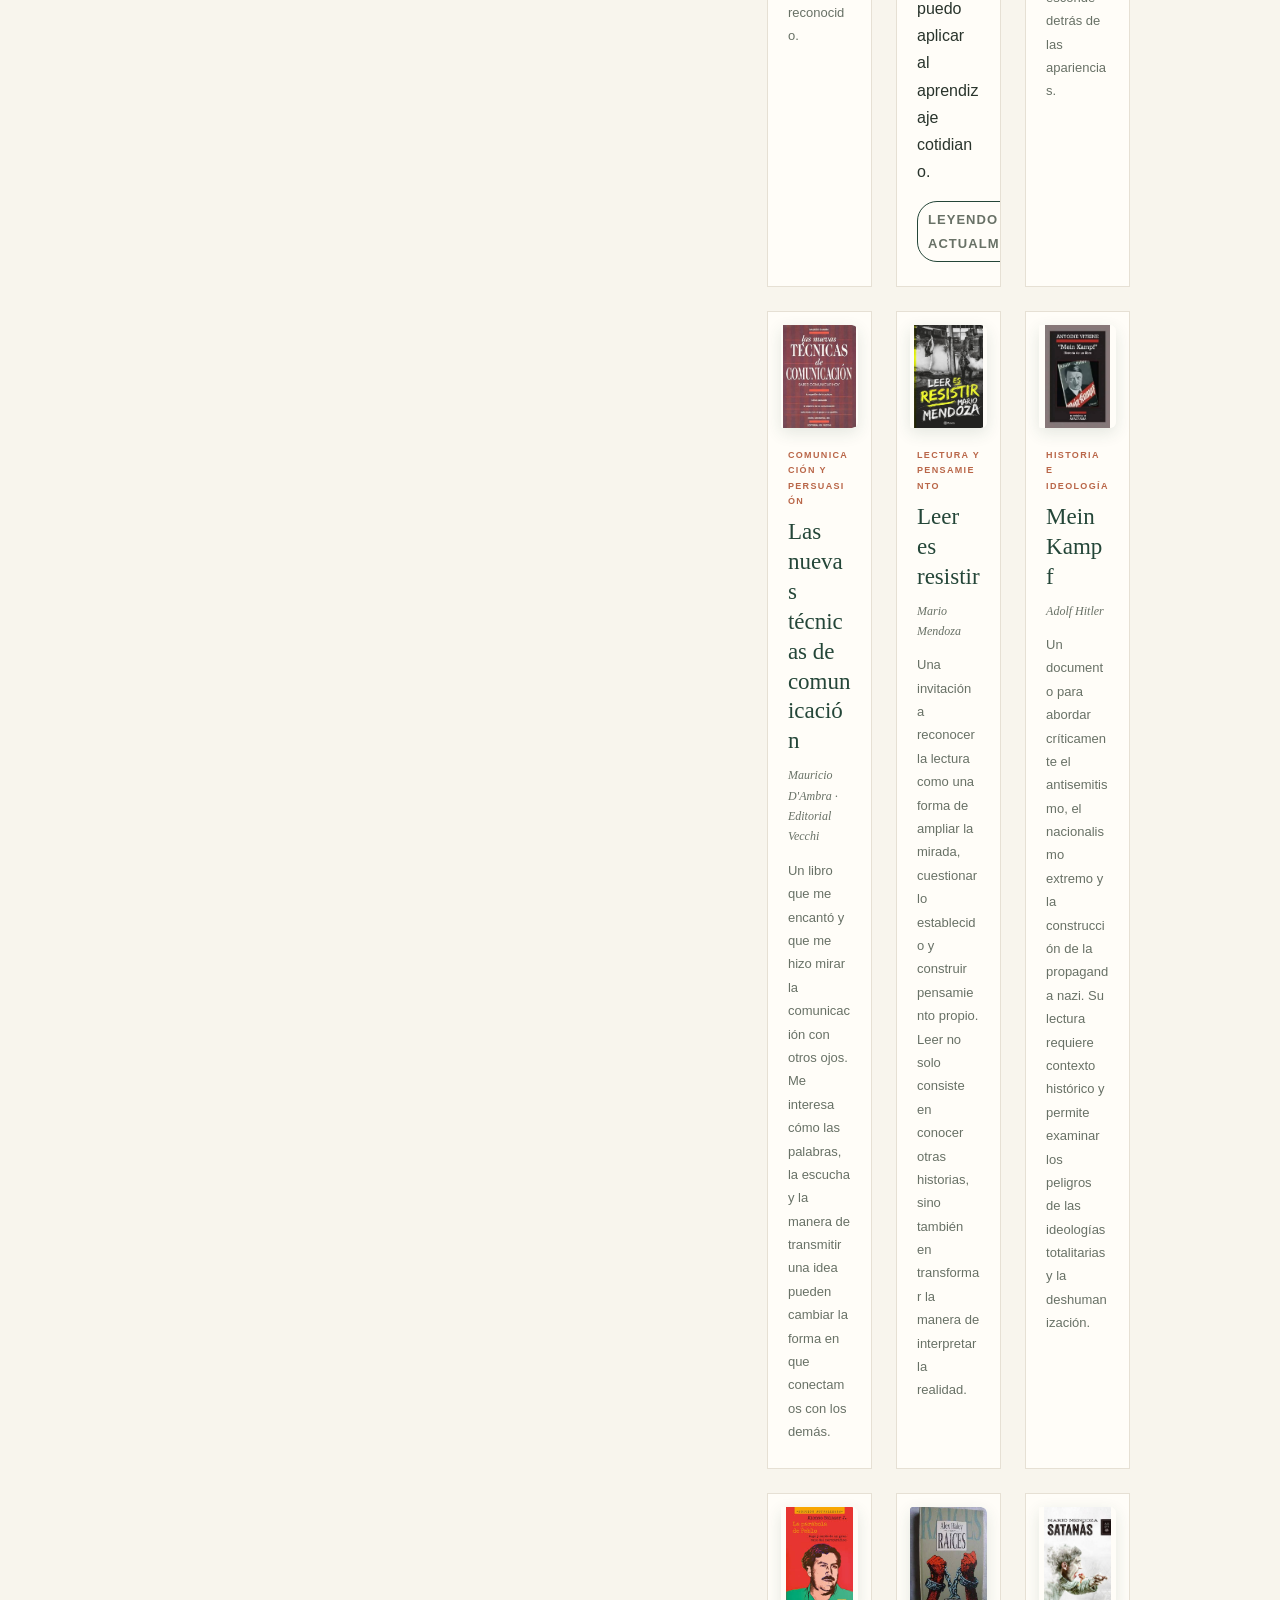
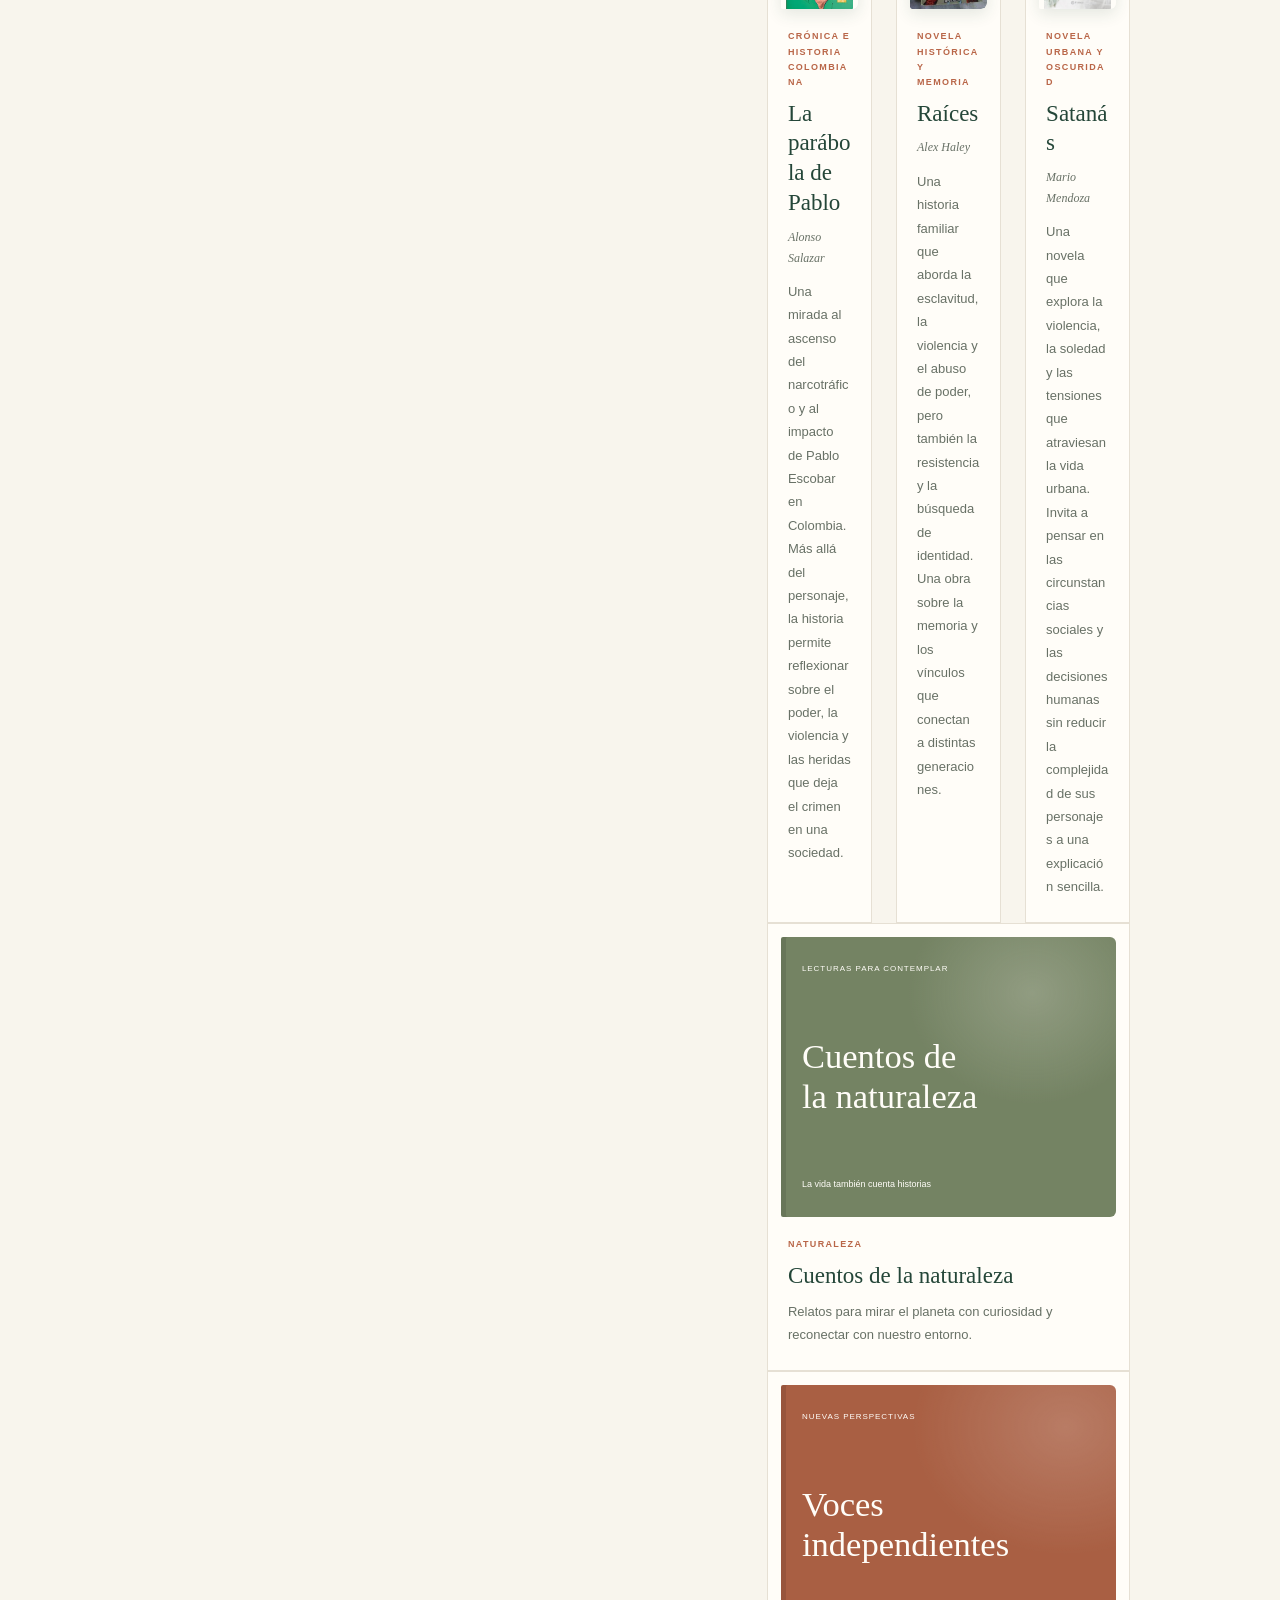
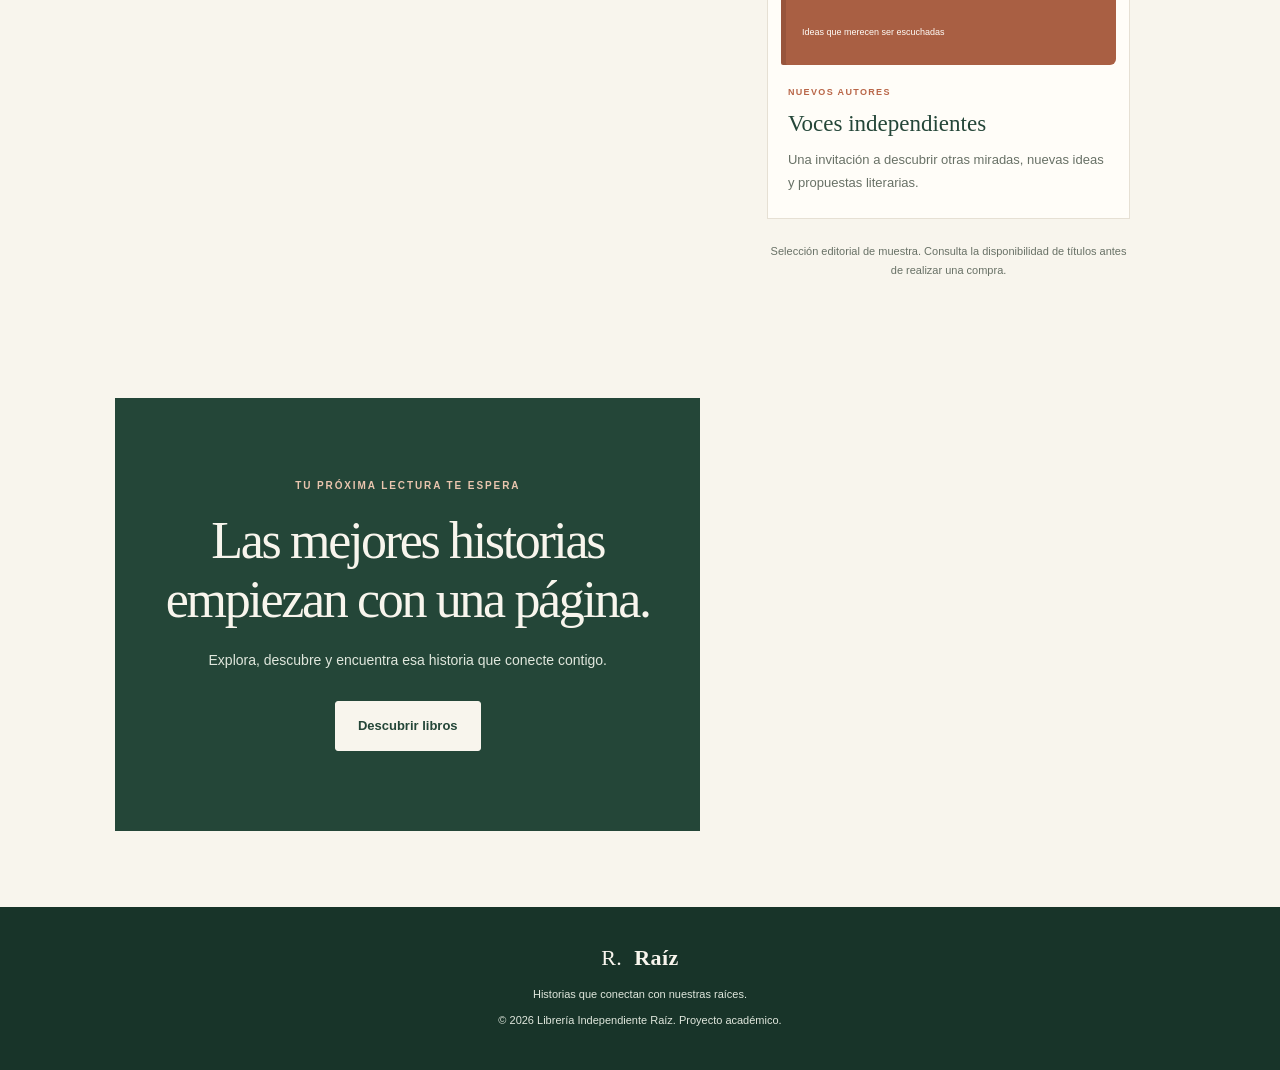
==== commit 9bf4d2bb: "Add book illustrations and images to index.html Added recommended book covers with images and descri" ====
--- a/index.html
+++ b/index.html
@@ -38,19 +38,30 @@
                 <p class="lema">Historias que conectan con nuestras raíces.</p>
             </div>
 
-            <div class="ilustracion-libros" aria-label="Ilustración decorativa de libros">
-                <div class="libro-visual libro-uno">
-                    <span>RAÍCES</span>
-                    <strong>Historias<br>que perduran</strong>
-                    <small>Una lectura, mil caminos</small>
-                </div>
-                <div class="libro-visual libro-dos">
-                    <span>EL ARTE DE LEER</span>
-                </div>
-                <div class="sello">Leer<br>nos une</div>
-            </div>
-        </section>
-
+           <div class="ilustracion-libros" aria-label="Portadas de libros recomendados">
+    <div class="libro-visual libro-uno">
+        <img
+            src="img/enciclopedia-magica-conciencia.jpeg"
+            alt="Portada de Enciclopedia de la mágica conciencia"
+        >
+    </div>
+
+    <div class="libro-visual libro-dos">
+        <img
+            src="img/breve-historia-holocausto.jpeg"
+            alt="Portada de Breve historia del Holocausto"
+        >
+    </div>
+
+    <div class="libro-visual libro-tres">
+        <img
+            src="img/crimen-y-castigo.jpg"
+            alt="Portada de Crimen y castigo, de Fiódor Dostoyevski"
+        >
+    </div>
+
+    <div class="sello">Leer<br>nos une</div>
+</div>
         <section class="filosofia" id="nosotros">
             <p class="etiqueta">MÁS QUE UNA LIBRERÍA</p>
             <h2>Creemos en el poder de las historias.</h2>
--- a/css/estilos.css
+++ b/css/estilos.css
@@ -872,3 +872,38 @@
     font-size: 12px;
     font-style: italic;
 }
+/* CATÁLOGO COMPLEMENTARIO - RAÍZ */
+
+.catalogo-secundario {
+    margin-top: 64px;
+}
+
+.catalogo-secundario .seccion-encabezado {
+    max-width: 680px;
+    margin: 0 auto 32px;
+    text-align: center;
+}
+
+.catalogo-secundario .seccion-encabezado h2 {
+    margin: 8px 0 12px;
+}
+
+.catalogo-secundario .seccion-encabezado > p:last-child {
+    line-height: 1.7;
+}
+
+.catalogo-secundario .libros-grid {
+    margin-top: 28px;
+}
+
+.estado-lectura {
+    display: inline-block;
+    margin-top: 8px;
+    padding: 6px 10px;
+    border: 1px solid var(--verde, #315c46);
+    border-radius: 20px;
+    color: var(--verde, #315c46);
+    font-size: 10px;
+    font-weight: 700;
+    letter-spacing: 0.08em;
+}
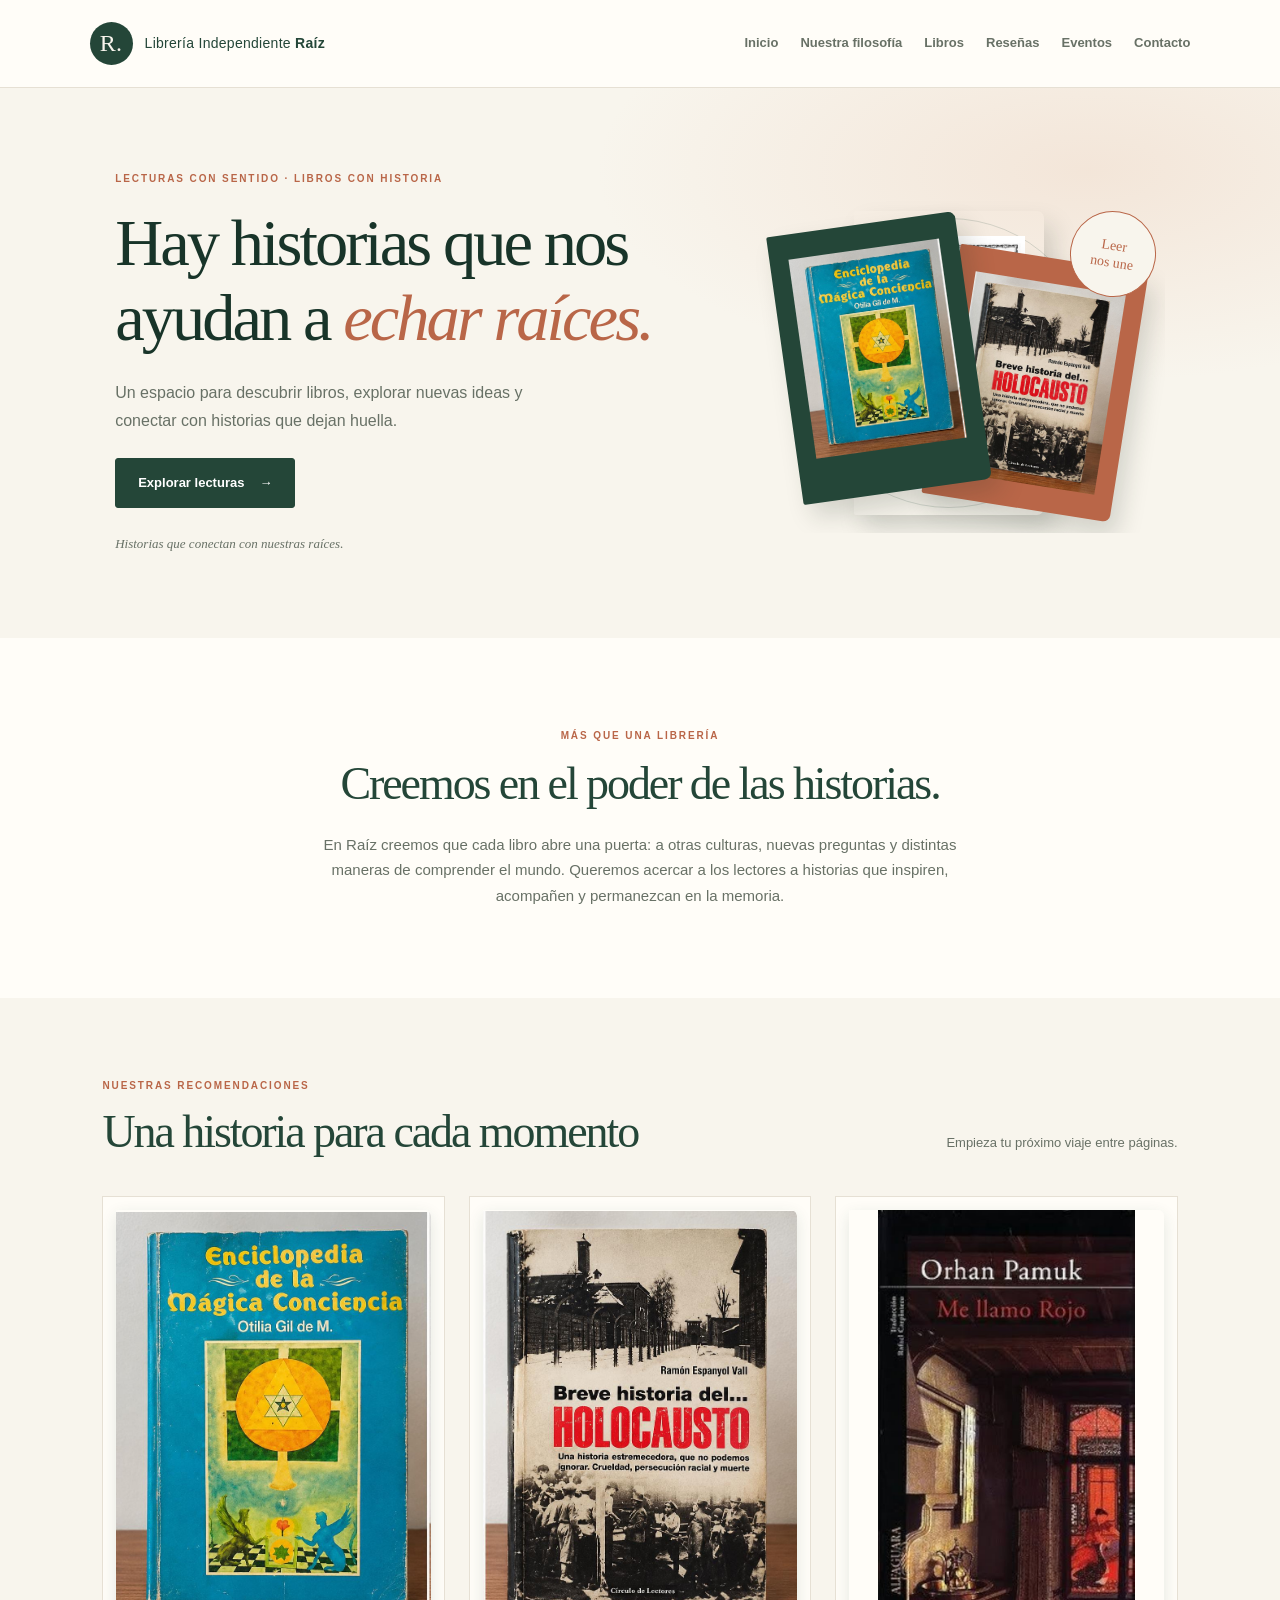
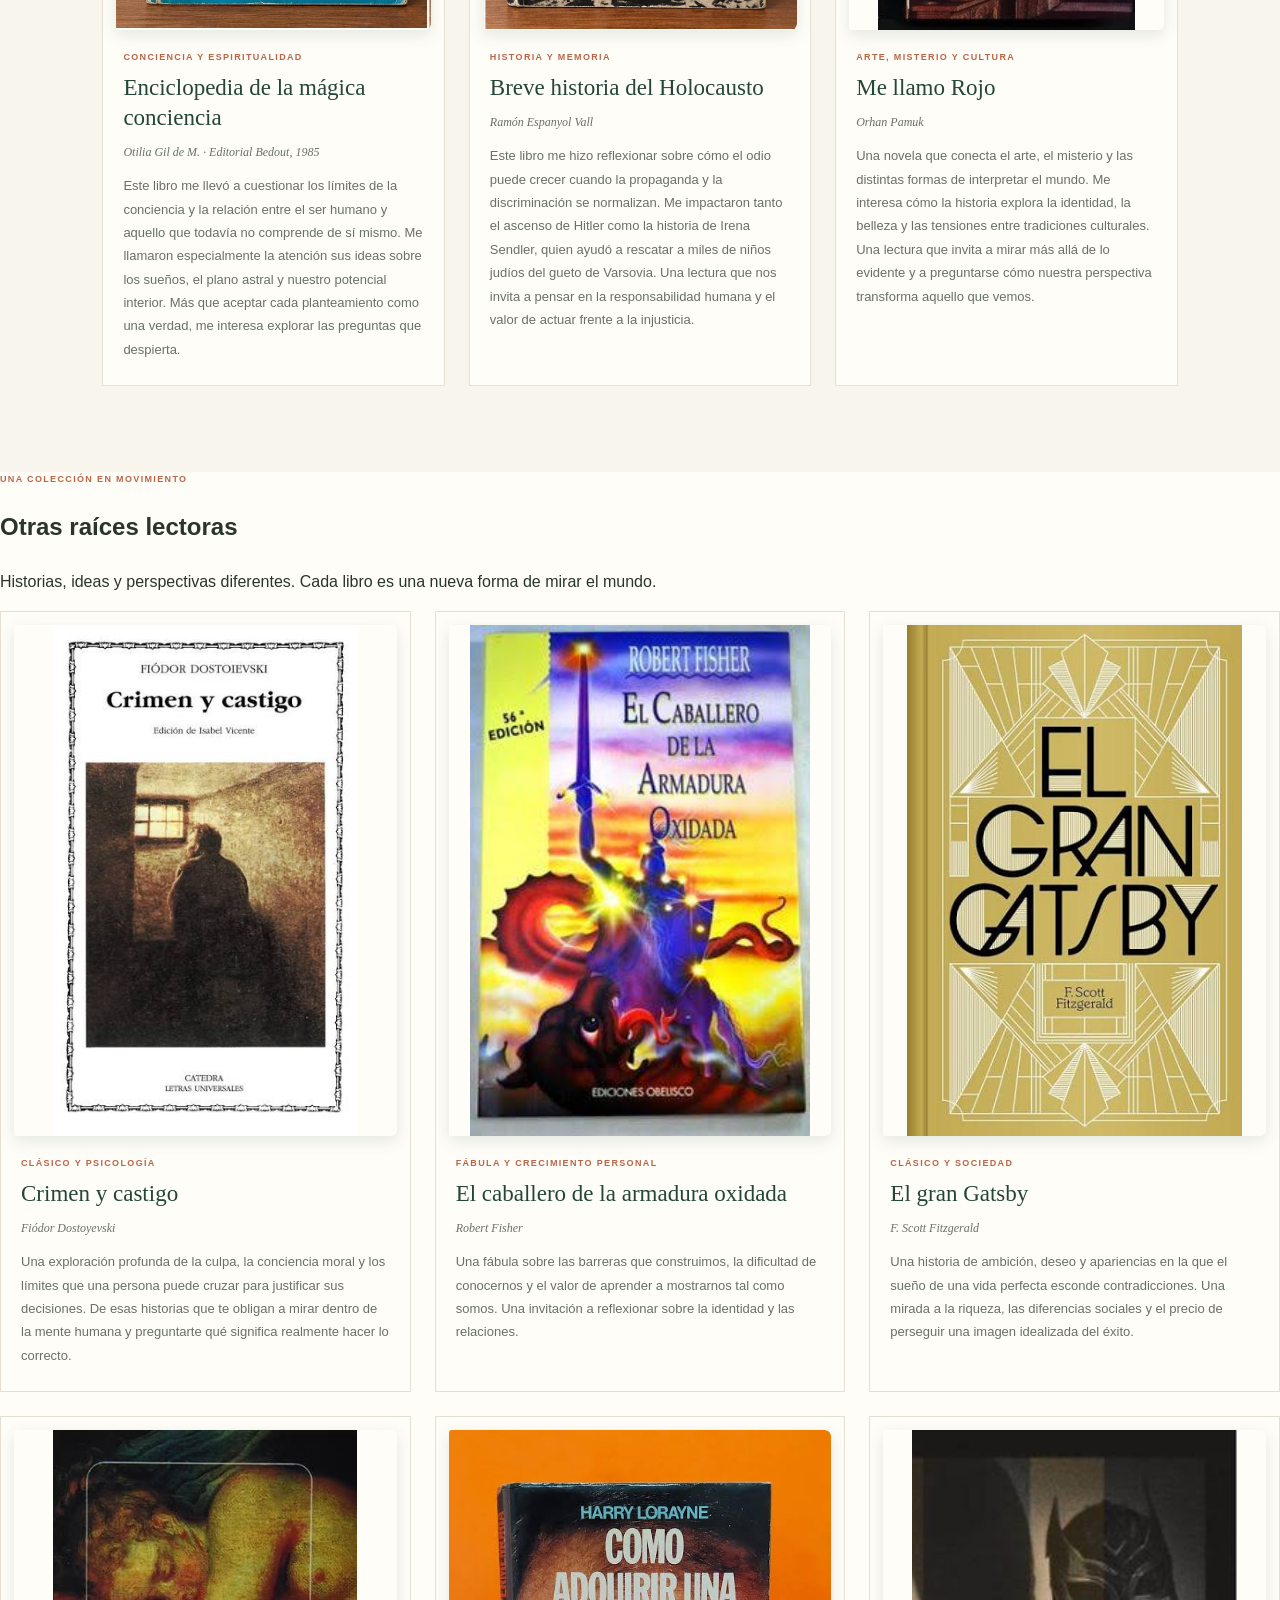
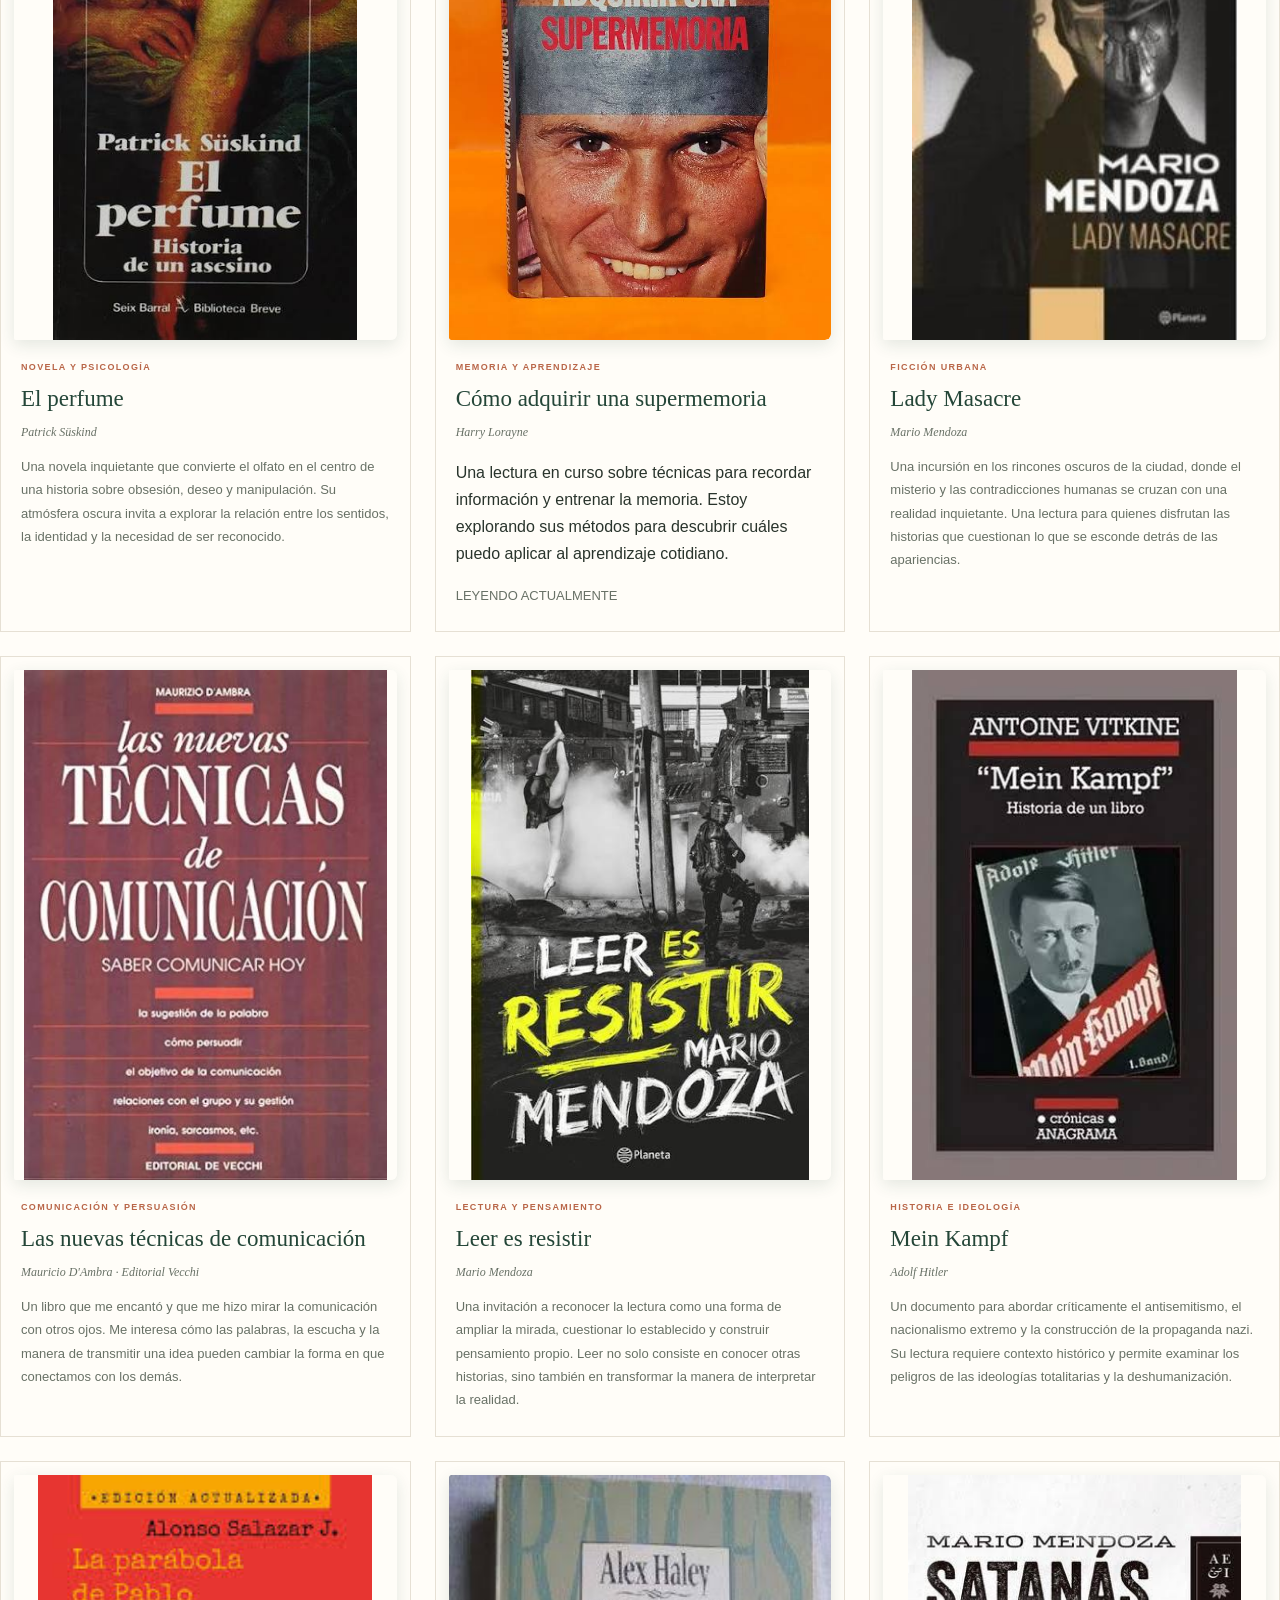
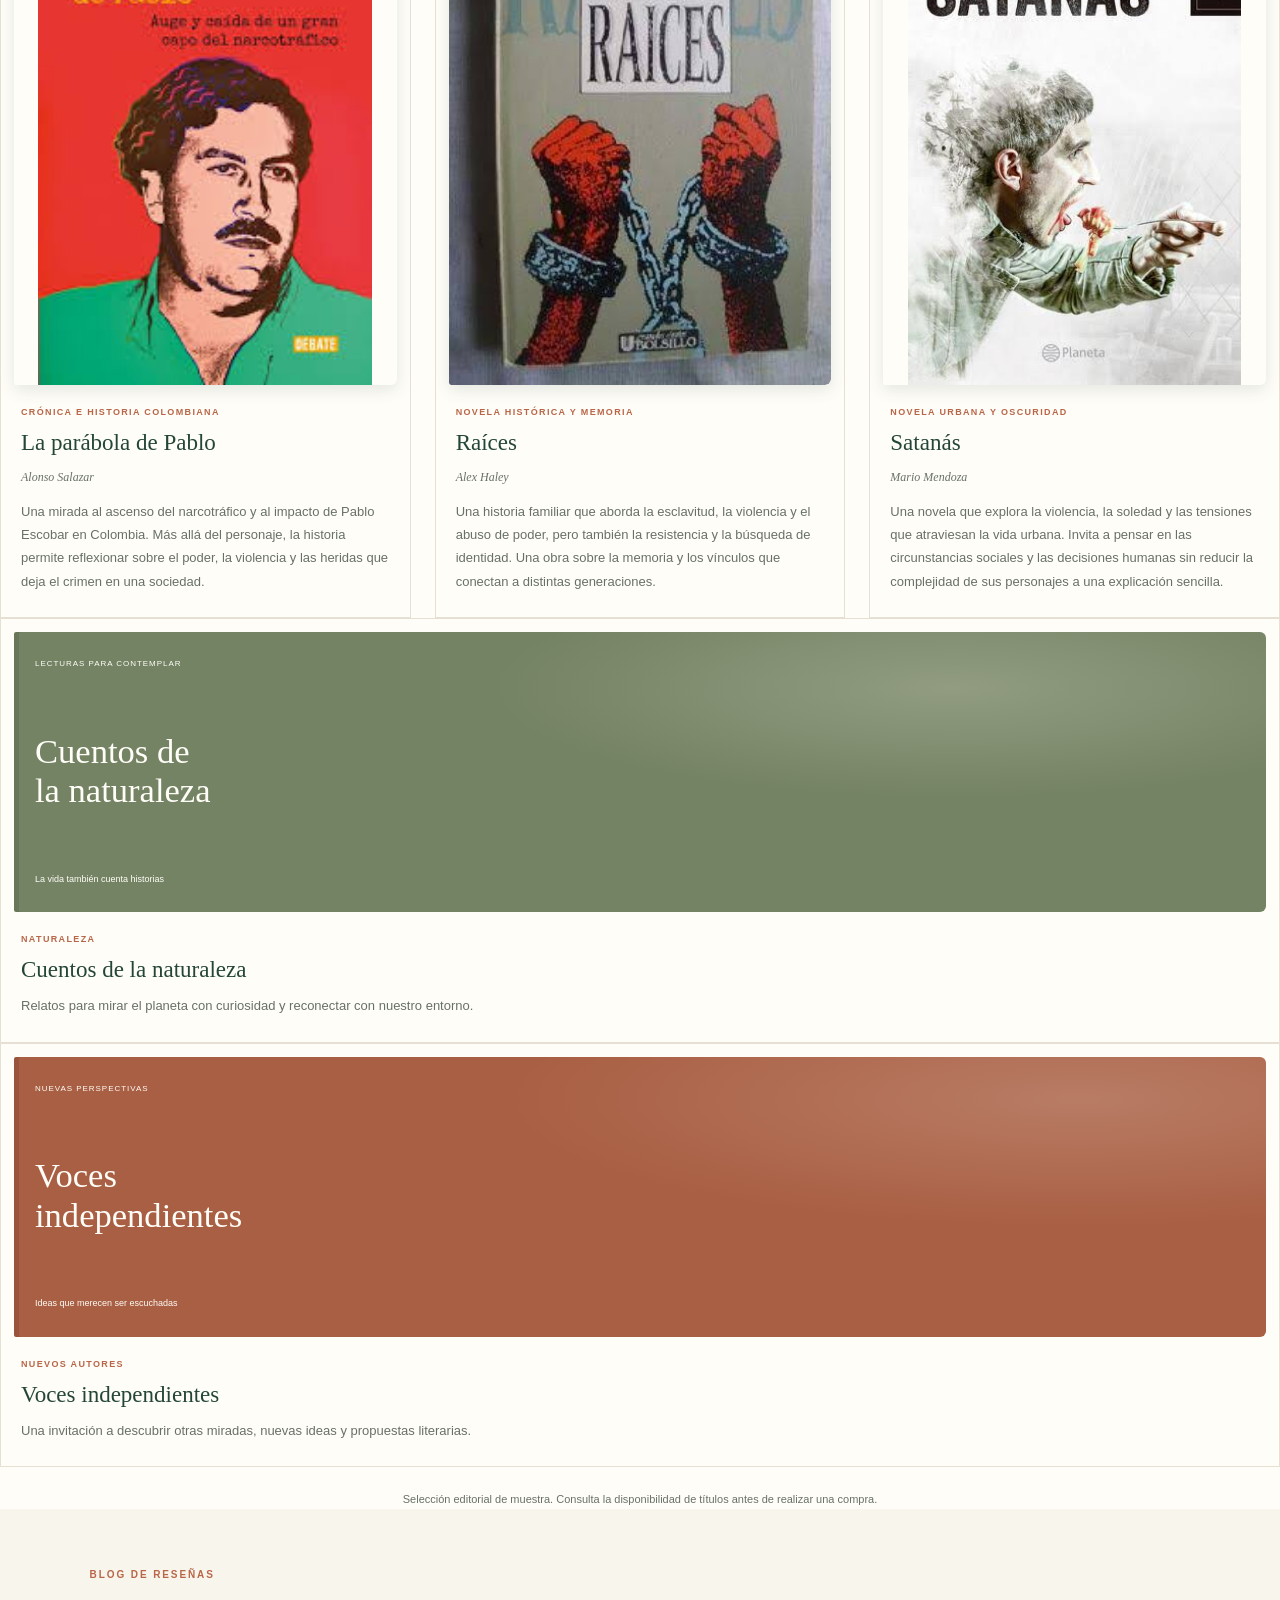
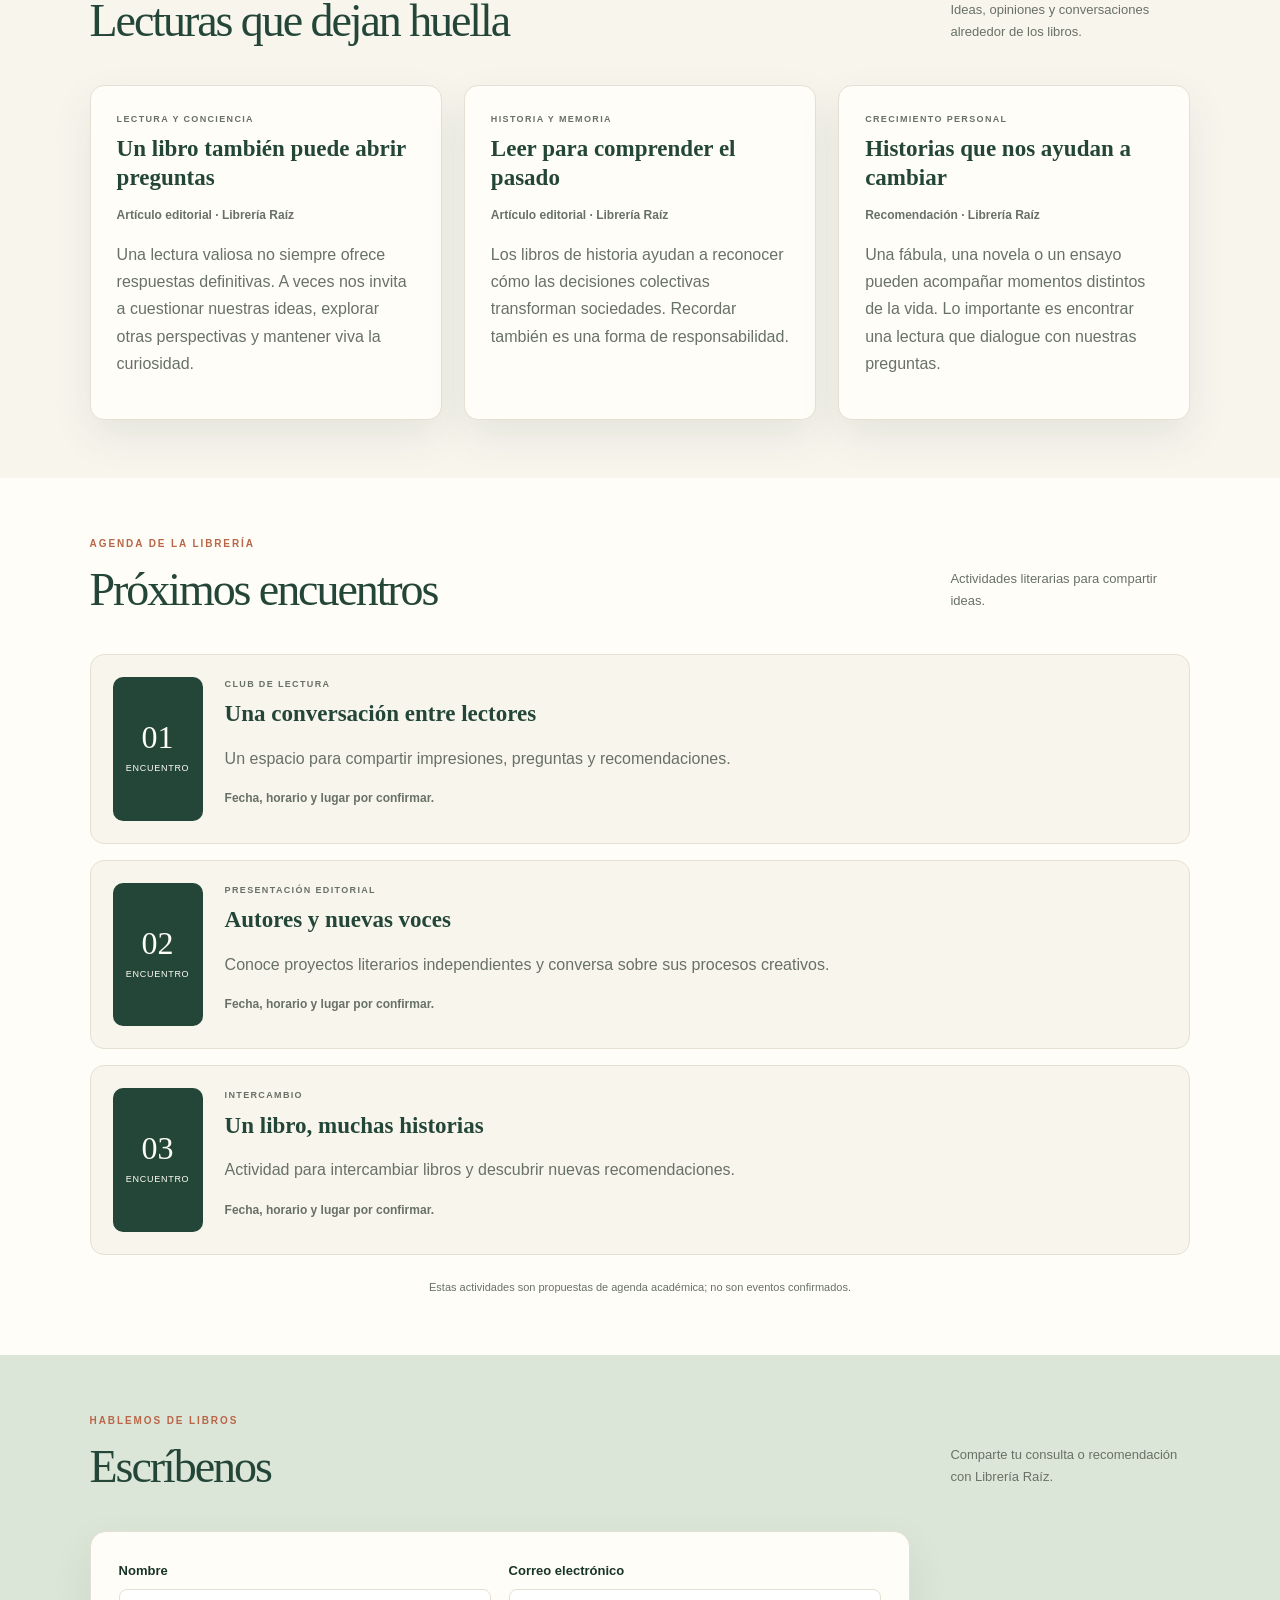
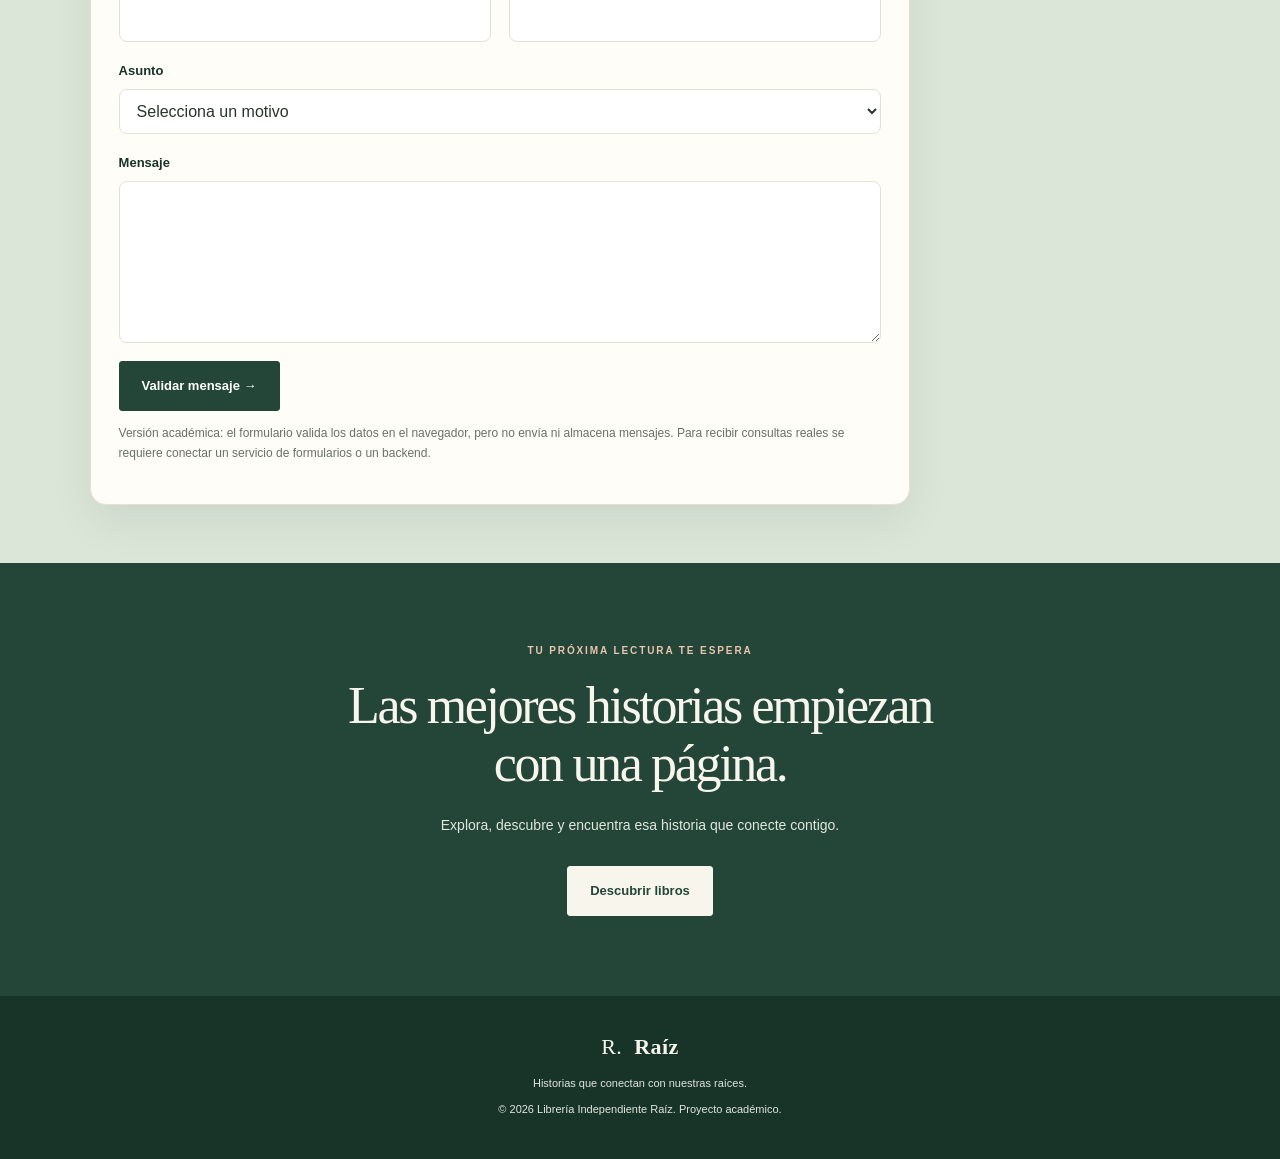
==== commit 71ef843b: "feat(web): actualizar libreria raiz para entrega final" ====
--- a/index.html
+++ b/index.html
@@ -1,100 +1,81 @@
 <!DOCTYPE html>
+
 <html lang="es">
 <head>
-    <meta charset="UTF-8">
-    <meta name="viewport" content="width=device-width, initial-scale=1.0">
-    <meta name="description" content="Librería Independiente Raíz: historias, lecturas y autores para conectar con nuestras raíces.">
-    <title>Librería Independiente Raíz</title>
-    <link rel="stylesheet" href="css/estilos.css">
+<meta charset="utf-8"/>
+<meta content="width=device-width, initial-scale=1.0" name="viewport"/>
+<meta content="Librería Independiente Raíz: historias, lecturas y autores para conectar con nuestras raíces." name="description"/>
+<title>Librería Independiente Raíz</title>
+<link href="css/estilos.css" rel="stylesheet"/>
 </head>
-<body id="inicio">
-
-    <header class="encabezado">
-        <a class="marca" href="#inicio" aria-label="Librería Raíz, inicio">
-            <span class="marca-icono" aria-hidden="true">R.</span>
-            <span>Librería Independiente <strong>Raíz</strong></span>
-        </a>
-
-        <nav class="navegacion" aria-label="Navegación principal">
-            <a href="#inicio">Inicio</a>
-            <a href="#nosotros">Nuestra filosofía</a>
-            <a href="#catalogo">Libros</a>
-            <a href="#contacto">Contacto</a>
-        </nav>
-    </header>
-
-    <main>
-        <section class="bienvenida">
-            <div class="bienvenida-contenido">
-                <p class="etiqueta">LECTURAS CON SENTIDO · LIBROS CON HISTORIA</p>
-                <h1>Hay historias que nos ayudan a <em>echar raíces.</em></h1>
-                <p class="texto-intro">
+<body id="inicio"><a class="salto-contenido" href="#contenido-principal">Saltar al contenido</a>
+<header class="encabezado">
+<a aria-label="Librería Raíz, inicio" class="marca" href="#inicio">
+<span aria-hidden="true" class="marca-icono">R.</span>
+<span>Librería Independiente <strong>Raíz</strong></span>
+</a>
+<nav aria-label="Navegación principal" class="navegacion">
+<a href="#inicio">Inicio</a>
+<a href="#nosotros">Nuestra filosofía</a>
+<a href="#catalogo">Libros</a>
+<a href="#blog">Reseñas</a><a href="#eventos">Eventos</a><a href="#contacto">Contacto</a>
+</nav>
+</header>
+<main id="contenido-principal">
+<section class="bienvenida">
+<div class="bienvenida-contenido">
+<p class="etiqueta">LECTURAS CON SENTIDO · LIBROS CON HISTORIA</p>
+<h1>Hay historias que nos ayudan a <em>echar raíces.</em></h1>
+<p class="texto-intro">
                     Un espacio para descubrir libros, explorar nuevas ideas
                     y conectar con historias que dejan huella.
                 </p>
-                <a class="boton-principal" href="#catalogo">
+<a class="boton-principal" href="#catalogo">
                     Explorar lecturas <span aria-hidden="true">→</span>
-                </a>
-                <p class="lema">Historias que conectan con nuestras raíces.</p>
-            </div>
-
-           <div class="ilustracion-libros" aria-label="Portadas de libros recomendados">
-    <div class="libro-visual libro-uno">
-        <img
-            src="img/enciclopedia-magica-conciencia.jpeg"
-            alt="Portada de Enciclopedia de la mágica conciencia"
-        >
-    </div>
-
-    <div class="libro-visual libro-dos">
-        <img
-            src="img/breve-historia-holocausto.jpeg"
-            alt="Portada de Breve historia del Holocausto"
-        >
-    </div>
-
-    <div class="libro-visual libro-tres">
-        <img
-            src="img/crimen-y-castigo.jpg"
-            alt="Portada de Crimen y castigo, de Fiódor Dostoyevski"
-        >
-    </div>
-
-    <div class="sello">Leer<br>nos une</div>
-</div>
-        <section class="filosofia" id="nosotros">
-            <p class="etiqueta">MÁS QUE UNA LIBRERÍA</p>
-            <h2>Creemos en el poder de las historias.</h2>
-            <p>
+</a>
+<p class="lema">Historias que conectan con nuestras raíces.</p>
+</div>
+<div aria-label="Portadas de libros recomendados" class="ilustracion-libros">
+<div class="libro-visual libro-uno">
+<img alt="Portada de Enciclopedia de la mágica conciencia" src="img/enciclopedia-magica-conciencia.jpeg"/>
+</div>
+<div class="libro-visual libro-dos">
+<img alt="Portada de Breve historia del Holocausto" src="img/breve-historia-holocausto.jpeg"/>
+</div>
+<div class="libro-visual libro-tres">
+<img alt="Portada de Crimen y castigo, de Fiódor Dostoyevski" src="img/crimen-y-castigo.jpg"/>
+</div>
+<div class="sello">Leer<br/>nos une</div>
+</div>
+</section>
+<section class="filosofia" id="nosotros">
+<p class="etiqueta">MÁS QUE UNA LIBRERÍA</p>
+<h2>Creemos en el poder de las historias.</h2>
+<p>
                 En Raíz creemos que cada libro abre una puerta: a otras culturas,
                 nuevas preguntas y distintas maneras de comprender el mundo.
                 Queremos acercar a los lectores a historias que inspiren,
                 acompañen y permanezcan en la memoria.
             </p>
-        </section>
-
-        <section class="catalogo" id="catalogo">
-            <div class="titulo-seccion">
-                <div>
-                    <p class="etiqueta">NUESTRAS RECOMENDACIONES</p>
-                    <h2>Una historia para cada momento</h2>
-                </div>
-                <p>Empieza tu próximo viaje entre páginas.</p>
-            </div>
+</section>
+<section class="catalogo" id="catalogo">
+<div class="titulo-seccion">
+<div>
+<p class="etiqueta">NUESTRAS RECOMENDACIONES</p>
+<h2>Una historia para cada momento</h2>
+</div>
+<p>Empieza tu próximo viaje entre páginas.</p>
+</div>
 <div class="libros-grid">
-    <article class="libro">
-        <div class="portada">
-            <img
-                src="img/enciclopedia-magica-conciencia.jpeg"
-                alt="Portada de Enciclopedia de la mágica conciencia, de Otilia Gil de M."
-                loading="lazy"
-            >
-        </div>
-        <div class="libro-info">
-            <p class="categoria">CONCIENCIA Y ESPIRITUALIDAD</p>
-            <h3>Enciclopedia de la mágica conciencia</h3>
-            <p class="autor">Otilia Gil de M. · Editorial Bedout, 1985</p>
-            <p>
+<article class="libro">
+<div class="portada">
+<img alt="Portada de Enciclopedia de la mágica conciencia, de Otilia Gil de M." loading="lazy" src="img/enciclopedia-magica-conciencia.jpeg"/>
+</div>
+<div class="libro-info">
+<p class="categoria">CONCIENCIA Y ESPIRITUALIDAD</p>
+<h3>Enciclopedia de la mágica conciencia</h3>
+<p class="autor">Otilia Gil de M. · Editorial Bedout, 1985</p>
+<p>
                 Este libro me llevó a cuestionar los límites de la conciencia
                 y la relación entre el ser humano y aquello que todavía no
                 comprende de sí mismo. Me llamaron especialmente la atención
@@ -102,22 +83,17 @@
                 interior. Más que aceptar cada planteamiento como una verdad,
                 me interesa explorar las preguntas que despierta.
             </p>
-        </div>
-    </article>
-
-    <article class="libro">
-        <div class="portada">
-            <img
-                src="img/breve-historia-holocausto.jpeg"
-                alt="Portada de Breve historia del Holocausto, de Ramón Espanyol Vall"
-                loading="lazy"
-            >
-        </div>
-        <div class="libro-info">
-            <p class="categoria">HISTORIA Y MEMORIA</p>
-            <h3>Breve historia del Holocausto</h3>
-            <p class="autor">Ramón Espanyol Vall</p>
-            <p>
+</div>
+</article>
+<article class="libro">
+<div class="portada">
+<img alt="Portada de Breve historia del Holocausto, de Ramón Espanyol Vall" loading="lazy" src="img/breve-historia-holocausto.jpeg"/>
+</div>
+<div class="libro-info">
+<p class="categoria">HISTORIA Y MEMORIA</p>
+<h3>Breve historia del Holocausto</h3>
+<p class="autor">Ramón Espanyol Vall</p>
+<p>
                 Este libro me hizo reflexionar sobre cómo el odio puede crecer
                 cuando la propaganda y la discriminación se normalizan. Me
                 impactaron tanto el ascenso de Hitler como la historia de
@@ -126,22 +102,17 @@
                 en la responsabilidad humana y el valor de actuar frente
                 a la injusticia.
             </p>
-        </div>
-    </article>
-
-    <article class="libro">
-        <div class="portada">
-            <img
-                src="img/me-llamo-rojo.jpg"
-                alt="Portada de Me llamo Rojo, de Orhan Pamuk"
-                loading="lazy"
-            >
-        </div>
-        <div class="libro-info">
-            <p class="categoria">ARTE, MISTERIO Y CULTURA</p>
-            <h3>Me llamo Rojo</h3>
-            <p class="autor">Orhan Pamuk</p>
-            <p>
+</div>
+</article>
+<article class="libro">
+<div class="portada">
+<img alt="Portada de Me llamo Rojo, de Orhan Pamuk" loading="lazy" src="img/me-llamo-rojo.jpg"/>
+</div>
+<div class="libro-info">
+<p class="categoria">ARTE, MISTERIO Y CULTURA</p>
+<h3>Me llamo Rojo</h3>
+<p class="autor">Orhan Pamuk</p>
+<p>
                 Una novela que conecta el arte, el misterio y las distintas
                 formas de interpretar el mundo. Me interesa cómo la historia
                 explora la identidad, la belleza y las tensiones entre
@@ -149,191 +120,164 @@
                 allá de lo evidente y a preguntarse cómo nuestra perspectiva
                 transforma aquello que vemos.
             </p>
-        </div>
-    </article>
-</div>
+</div>
+</article>
+</div>
+</section>
 <section class="catalogo-secundario" id="otras-lecturas">
-    <div class="seccion-encabezado">
-        <p class="categoria">UNA COLECCIÓN EN MOVIMIENTO</p>
-        <h2>Otras raíces lectoras</h2>
-        <p>
+<div class="seccion-encabezado">
+<p class="categoria">UNA COLECCIÓN EN MOVIMIENTO</p>
+<h2>Otras raíces lectoras</h2>
+<p>
             Historias, ideas y perspectivas diferentes.
             Cada libro es una nueva forma de mirar el mundo.
         </p>
-    </div>
-
-    <div class="libros-grid">
-
-        <article class="libro">
-            <div class="portada">
-                <img src="img/crimen-y-castigo.jpg"
-                     alt="Crimen y castigo, de Fiódor Dostoyevski"
-                     loading="lazy">
-            </div>
-            <div class="libro-info">
-                <p class="categoria">CLÁSICO Y PSICOLOGÍA</p>
-                <h3>Crimen y castigo</h3>
-                <p class="autor">Fiódor Dostoyevski</p>
-                <p>
+</div>
+<div class="libros-grid">
+<article class="libro">
+<div class="portada">
+<img alt="Crimen y castigo, de Fiódor Dostoyevski" loading="lazy" src="img/crimen-y-castigo.jpg"/>
+</div>
+<div class="libro-info">
+<p class="categoria">CLÁSICO Y PSICOLOGÍA</p>
+<h3>Crimen y castigo</h3>
+<p class="autor">Fiódor Dostoyevski</p>
+<p>
                     Una exploración profunda de la culpa, la conciencia
                     moral y los límites que una persona puede cruzar
                     para justificar sus decisiones. De esas historias
                     que te obligan a mirar dentro de la mente humana
                     y preguntarte qué significa realmente hacer lo correcto.
                 </p>
-            </div>
-        </article>
-
-        <article class="libro">
-            <div class="portada">
-                <img src="img/el-caballero.jpg"
-                     alt="El caballero de la armadura oxidada, de Robert Fisher"
-                     loading="lazy">
-            </div>
-            <div class="libro-info">
-                <p class="categoria">FÁBULA Y CRECIMIENTO PERSONAL</p>
-                <h3>El caballero de la armadura oxidada</h3>
-                <p class="autor">Robert Fisher</p>
-                <p>
+</div>
+</article>
+<article class="libro">
+<div class="portada">
+<img alt="El caballero de la armadura oxidada, de Robert Fisher" loading="lazy" src="img/el-caballero.jpg"/>
+</div>
+<div class="libro-info">
+<p class="categoria">FÁBULA Y CRECIMIENTO PERSONAL</p>
+<h3>El caballero de la armadura oxidada</h3>
+<p class="autor">Robert Fisher</p>
+<p>
                     Una fábula sobre las barreras que construimos,
                     la dificultad de conocernos y el valor de aprender
                     a mostrarnos tal como somos. Una invitación a
                     reflexionar sobre la identidad y las relaciones.
                 </p>
-            </div>
-        </article>
-
-        <article class="libro">
-            <div class="portada">
-                <img src="img/el-gran-gatsby.jpg"
-                     alt="El gran Gatsby, de F. Scott Fitzgerald"
-                     loading="lazy">
-            </div>
-            <div class="libro-info">
-                <p class="categoria">CLÁSICO Y SOCIEDAD</p>
-                <h3>El gran Gatsby</h3>
-                <p class="autor">F. Scott Fitzgerald</p>
-                <p>
+</div>
+</article>
+<article class="libro">
+<div class="portada">
+<img alt="El gran Gatsby, de F. Scott Fitzgerald" loading="lazy" src="img/el-gran-gatsby.jpg"/>
+</div>
+<div class="libro-info">
+<p class="categoria">CLÁSICO Y SOCIEDAD</p>
+<h3>El gran Gatsby</h3>
+<p class="autor">F. Scott Fitzgerald</p>
+<p>
                     Una historia de ambición, deseo y apariencias
                     en la que el sueño de una vida perfecta esconde
                     contradicciones. Una mirada a la riqueza,
                     las diferencias sociales y el precio de perseguir
                     una imagen idealizada del éxito.
                 </p>
-            </div>
-        </article>
-
-        <article class="libro">
-            <div class="portada">
-                <img src="img/el-perfume.jpg"
-                     alt="El perfume, de Patrick Süskind"
-                     loading="lazy">
-            </div>
-            <div class="libro-info">
-                <p class="categoria">NOVELA Y PSICOLOGÍA</p>
-                <h3>El perfume</h3>
-                <p class="autor">Patrick Süskind</p>
-                <p>
+</div>
+</article>
+<article class="libro">
+<div class="portada">
+<img alt="El perfume, de Patrick Süskind" loading="lazy" src="img/el-perfume.jpg"/>
+</div>
+<div class="libro-info">
+<p class="categoria">NOVELA Y PSICOLOGÍA</p>
+<h3>El perfume</h3>
+<p class="autor">Patrick Süskind</p>
+<p>
                     Una novela inquietante que convierte el olfato
                     en el centro de una historia sobre obsesión,
                     deseo y manipulación. Su atmósfera oscura invita
                     a explorar la relación entre los sentidos,
                     la identidad y la necesidad de ser reconocido.
                 </p>
-            </div>
-        </article>
-
-        <article class="libro">
-            <div class="portada">
-                <img src="img/harry-lorayne.jpg"
-                     alt="Cómo adquirir una supermemoria, de Harry Lorayne"
-                     loading="lazy">
-            </div>
-            <div class="libro-info">
-                <p class="categoria">MEMORIA Y APRENDIZAJE</p>
-                <h3>Cómo adquirir una supermemoria</h3>
-                <p class="autor">Harry Lorayne</p>
-                <p>
+</div>
+</article>
+<article class="libro">
+<div class="portada">
+<img alt="Cómo adquirir una supermemoria, de Harry Lorayne" loading="lazy" src="img/harry-lorayne.jpg"/>
+</div>
+<div class="libro-info">
+<p class="categoria">MEMORIA Y APRENDIZAJE</p>
+<h3>Cómo adquirir una supermemoria</h3>
+<p class="autor">Harry Lorayne</p>
+<p>
                     Una lectura en curso sobre técnicas para recordar
                     información y entrenar la memoria. Estoy explorando
                     sus métodos para descubrir cuáles puedo aplicar
                     al aprendizaje cotidiano.
                 </p>
-                <p class="estado-lectura">LEYENDO ACTUALMENTE</p>
-            </div>
-        </article>
-
-        <article class="libro">
-            <div class="portada">
-                <img src="img/lady-masacre.jpg"
-                     alt="Lady Masacre, de Mario Mendoza"
-                     loading="lazy">
-            </div>
-            <div class="libro-info">
-                <p class="categoria">FICCIÓN URBANA</p>
-                <h3>Lady Masacre</h3>
-                <p class="autor">Mario Mendoza</p>
-                <p>
+<p class="estado-lectura">LEYENDO ACTUALMENTE</p>
+</div>
+</article>
+<article class="libro">
+<div class="portada">
+<img alt="Lady Masacre, de Mario Mendoza" loading="lazy" src="img/lady-masacre.jpg"/>
+</div>
+<div class="libro-info">
+<p class="categoria">FICCIÓN URBANA</p>
+<h3>Lady Masacre</h3>
+<p class="autor">Mario Mendoza</p>
+<p>
                     Una incursión en los rincones oscuros de la ciudad,
                     donde el misterio y las contradicciones humanas
                     se cruzan con una realidad inquietante. Una lectura
                     para quienes disfrutan las historias que cuestionan
                     lo que se esconde detrás de las apariencias.
                 </p>
-            </div>
-        </article>
-
-        <article class="libro">
-            <div class="portada">
-                <img src="img/las-nuevas-tecnicas-de-comunicacion.jpg"
-                     alt="Las nuevas técnicas de comunicación, de Mauricio D'Ambra"
-                     loading="lazy">
-            </div>
-            <div class="libro-info">
-                <p class="categoria">COMUNICACIÓN Y PERSUASIÓN</p>
-                <h3>Las nuevas técnicas de comunicación</h3>
-                <p class="autor">Mauricio D'Ambra · Editorial Vecchi</p>
-                <p>
+</div>
+</article>
+<article class="libro">
+<div class="portada">
+<img alt="Las nuevas técnicas de comunicación, de Mauricio D'Ambra" loading="lazy" src="img/las-nuevas-tecnicas-de-comunicacion.jpg"/>
+</div>
+<div class="libro-info">
+<p class="categoria">COMUNICACIÓN Y PERSUASIÓN</p>
+<h3>Las nuevas técnicas de comunicación</h3>
+<p class="autor">Mauricio D'Ambra · Editorial Vecchi</p>
+<p>
                     Un libro que me encantó y que me hizo mirar
                     la comunicación con otros ojos. Me interesa
                     cómo las palabras, la escucha y la manera de
                     transmitir una idea pueden cambiar la forma
                     en que conectamos con los demás.
                 </p>
-            </div>
-        </article>
-
-        <article class="libro">
-            <div class="portada">
-                <img src="img/leer-es-resistir.jpg"
-                     alt="Leer es resistir, de Mario Mendoza"
-                     loading="lazy">
-            </div>
-            <div class="libro-info">
-                <p class="categoria">LECTURA Y PENSAMIENTO</p>
-                <h3>Leer es resistir</h3>
-                <p class="autor">Mario Mendoza</p>
-                <p>
+</div>
+</article>
+<article class="libro">
+<div class="portada">
+<img alt="Leer es resistir, de Mario Mendoza" loading="lazy" src="img/leer-es-resistir.jpg"/>
+</div>
+<div class="libro-info">
+<p class="categoria">LECTURA Y PENSAMIENTO</p>
+<h3>Leer es resistir</h3>
+<p class="autor">Mario Mendoza</p>
+<p>
                     Una invitación a reconocer la lectura como una
                     forma de ampliar la mirada, cuestionar lo establecido
                     y construir pensamiento propio. Leer no solo
                     consiste en conocer otras historias, sino también
                     en transformar la manera de interpretar la realidad.
                 </p>
-            </div>
-        </article>
-
-        <article class="libro">
-            <div class="portada">
-                <img src="img/mein-kampf.jpg"
-                     alt="Mein Kampf, de Adolf Hitler"
-                     loading="lazy">
-            </div>
-            <div class="libro-info">
-                <p class="categoria">HISTORIA E IDEOLOGÍA</p>
-                <h3>Mein Kampf</h3>
-                <p class="autor">Adolf Hitler</p>
-                <p>
+</div>
+</article>
+<article class="libro">
+<div class="portada">
+<img alt="Mein Kampf, de Adolf Hitler" loading="lazy" src="img/mein-kampf.jpg"/>
+</div>
+<div class="libro-info">
+<p class="categoria">HISTORIA E IDEOLOGÍA</p>
+<h3>Mein Kampf</h3>
+<p class="autor">Adolf Hitler</p>
+<p>
                     Un documento para abordar críticamente el
                     antisemitismo, el nacionalismo extremo y la
                     construcción de la propaganda nazi. Su lectura
@@ -341,116 +285,139 @@
                     los peligros de las ideologías totalitarias
                     y la deshumanización.
                 </p>
-            </div>
-        </article>
-
-        <article class="libro">
-            <div class="portada">
-                <img src="img/parabola-de-pablo.jpg"
-                     alt="La parábola de Pablo, de Alonso Salazar"
-                     loading="lazy">
-            </div>
-            <div class="libro-info">
-                <p class="categoria">CRÓNICA E HISTORIA COLOMBIANA</p>
-                <h3>La parábola de Pablo</h3>
-                <p class="autor">Alonso Salazar</p>
-                <p>
+</div>
+</article>
+<article class="libro">
+<div class="portada">
+<img alt="La parábola de Pablo, de Alonso Salazar" loading="lazy" src="img/parabola-de-pablo.jpg"/>
+</div>
+<div class="libro-info">
+<p class="categoria">CRÓNICA E HISTORIA COLOMBIANA</p>
+<h3>La parábola de Pablo</h3>
+<p class="autor">Alonso Salazar</p>
+<p>
                     Una mirada al ascenso del narcotráfico y al
                     impacto de Pablo Escobar en Colombia. Más allá
                     del personaje, la historia permite reflexionar
                     sobre el poder, la violencia y las heridas
                     que deja el crimen en una sociedad.
                 </p>
-            </div>
-        </article>
-
-        <article class="libro">
-            <div class="portada">
-                <img src="img/raices.jpg"
-                     alt="Raíces, de Alex Haley"
-                     loading="lazy">
-            </div>
-            <div class="libro-info">
-                <p class="categoria">NOVELA HISTÓRICA Y MEMORIA</p>
-                <h3>Raíces</h3>
-                <p class="autor">Alex Haley</p>
-                <p>
+</div>
+</article>
+<article class="libro">
+<div class="portada">
+<img alt="Raíces, de Alex Haley" loading="lazy" src="img/raices.jpg"/>
+</div>
+<div class="libro-info">
+<p class="categoria">NOVELA HISTÓRICA Y MEMORIA</p>
+<h3>Raíces</h3>
+<p class="autor">Alex Haley</p>
+<p>
                     Una historia familiar que aborda la esclavitud,
                     la violencia y el abuso de poder, pero también
                     la resistencia y la búsqueda de identidad.
                     Una obra sobre la memoria y los vínculos
                     que conectan a distintas generaciones.
                 </p>
-            </div>
-        </article>
-
-        <article class="libro">
-            <div class="portada">
-                <img src="img/satanas.jpg"
-                     alt="Satanás, de Mario Mendoza"
-                     loading="lazy">
-            </div>
-            <div class="libro-info">
-                <p class="categoria">NOVELA URBANA Y OSCURIDAD</p>
-                <h3>Satanás</h3>
-                <p class="autor">Mario Mendoza</p>
-                <p>
+</div>
+</article>
+<article class="libro">
+<div class="portada">
+<img alt="Satanás, de Mario Mendoza" loading="lazy" src="img/satanas.jpg"/>
+</div>
+<div class="libro-info">
+<p class="categoria">NOVELA URBANA Y OSCURIDAD</p>
+<h3>Satanás</h3>
+<p class="autor">Mario Mendoza</p>
+<p>
                     Una novela que explora la violencia, la soledad
                     y las tensiones que atraviesan la vida urbana.
                     Invita a pensar en las circunstancias sociales
                     y las decisiones humanas sin reducir la complejidad
                     de sus personajes a una explicación sencilla.
                 </p>
-            </div>
-        </article>
+</div>
+</article>
+</div>
+</section>
+<article class="libro">
+<div aria-hidden="true" class="portada portada-dos">
+<span>LECTURAS PARA CONTEMPLAR</span>
+<strong>Cuentos de<br/>la naturaleza</strong>
+<small>La vida también cuenta historias</small>
+</div>
+<div class="libro-info">
+<p class="categoria">NATURALEZA</p>
+<h3>Cuentos de la naturaleza</h3>
+<p>Relatos para mirar el planeta con curiosidad y reconectar con nuestro entorno.</p>
+</div>
+</article>
+<article class="libro">
+<div aria-hidden="true" class="portada portada-tres">
+<span>NUEVAS PERSPECTIVAS</span>
+<strong>Voces<br/>independientes</strong>
+<small>Ideas que merecen ser escuchadas</small>
+</div>
+<div class="libro-info">
+<p class="categoria">NUEVOS AUTORES</p>
+<h3>Voces independientes</h3>
+<p>Una invitación a descubrir otras miradas, nuevas ideas y propuestas literarias.</p>
+</div>
+</article>
 
-    </div>
-</section>
-                <article class="libro">
-                    <div class="portada portada-dos" aria-hidden="true">
-                        <span>LECTURAS PARA CONTEMPLAR</span>
-                        <strong>Cuentos de<br>la naturaleza</strong>
-                        <small>La vida también cuenta historias</small>
-                    </div>
-                    <div class="libro-info">
-                        <p class="categoria">NATURALEZA</p>
-                        <h3>Cuentos de la naturaleza</h3>
-                        <p>Relatos para mirar el planeta con curiosidad y reconectar con nuestro entorno.</p>
-                    </div>
-                </article>
-
-                <article class="libro">
-                    <div class="portada portada-tres" aria-hidden="true">
-                        <span>NUEVAS PERSPECTIVAS</span>
-                        <strong>Voces<br>independientes</strong>
-                        <small>Ideas que merecen ser escuchadas</small>
-                    </div>
-                    <div class="libro-info">
-                        <p class="categoria">NUEVOS AUTORES</p>
-                        <h3>Voces independientes</h3>
-                        <p>Una invitación a descubrir otras miradas, nuevas ideas y propuestas literarias.</p>
-                    </div>
-                </article>
-            </div>
-            <p class="nota-catalogo">
+<p class="nota-catalogo">
                 Selección editorial de muestra. Consulta la disponibilidad de títulos
                 antes de realizar una compra.
             </p>
-        </section>
 
-        <section class="cierre" id="contacto">
-            <p class="etiqueta">TU PRÓXIMA LECTURA TE ESPERA</p>
-            <h2>Las mejores historias empiezan con una página.</h2>
-            <p>Explora, descubre y encuentra esa historia que conecte contigo.</p>
-            <a class="boton-secundario" href="#catalogo">Descubrir libros</a>
-        </section>
-    </main>
-
-    <footer class="pie-pagina">
-        <a class="marca marca-footer" href="#inicio">R. <strong>Raíz</strong></a>
-        <p>Historias que conectan con nuestras raíces.</p>
-        <p>&copy; 2026 Librería Independiente Raíz. Proyecto académico.</p>
-    </footer>
-
-</body>
+<section aria-labelledby="titulo-blog" class="blog" id="blog">
+<div class="titulo-seccion">
+<div><p class="etiqueta">BLOG DE RESEÑAS</p><h2 id="titulo-blog">Lecturas que dejan huella</h2></div>
+<p>Ideas, opiniones y conversaciones alrededor de los libros.</p>
+</div>
+<div class="blog-grid">
+<article class="entrada-blog"><p class="categoria">LECTURA Y CONCIENCIA</p><h3>Un libro también puede abrir preguntas</h3><p class="fecha-publicacion">Artículo editorial · Librería Raíz</p><p>Una lectura valiosa no siempre ofrece respuestas definitivas. A veces nos invita a cuestionar nuestras ideas, explorar otras perspectivas y mantener viva la curiosidad.</p></article>
+<article class="entrada-blog"><p class="categoria">HISTORIA Y MEMORIA</p><h3>Leer para comprender el pasado</h3><p class="fecha-publicacion">Artículo editorial · Librería Raíz</p><p>Los libros de historia ayudan a reconocer cómo las decisiones colectivas transforman sociedades. Recordar también es una forma de responsabilidad.</p></article>
+<article class="entrada-blog"><p class="categoria">CRECIMIENTO PERSONAL</p><h3>Historias que nos ayudan a cambiar</h3><p class="fecha-publicacion">Recomendación · Librería Raíz</p><p>Una fábula, una novela o un ensayo pueden acompañar momentos distintos de la vida. Lo importante es encontrar una lectura que dialogue con nuestras preguntas.</p></article>
+</div>
+</section><section aria-labelledby="titulo-eventos" class="eventos" id="eventos">
+<div class="titulo-seccion"><div><p class="etiqueta">AGENDA DE LA LIBRERÍA</p><h2 id="titulo-eventos">Próximos encuentros</h2></div><p>Actividades literarias para compartir ideas.</p></div>
+<div class="eventos-lista">
+<article class="evento"><div class="fecha-evento"><span>01</span><small>ENCUENTRO</small></div><div><p class="categoria">CLUB DE LECTURA</p><h3>Una conversación entre lectores</h3><p>Un espacio para compartir impresiones, preguntas y recomendaciones.</p><p class="detalle-evento">Fecha, horario y lugar por confirmar.</p></div></article>
+<article class="evento"><div class="fecha-evento"><span>02</span><small>ENCUENTRO</small></div><div><p class="categoria">PRESENTACIÓN EDITORIAL</p><h3>Autores y nuevas voces</h3><p>Conoce proyectos literarios independientes y conversa sobre sus procesos creativos.</p><p class="detalle-evento">Fecha, horario y lugar por confirmar.</p></div></article>
+<article class="evento"><div class="fecha-evento"><span>03</span><small>ENCUENTRO</small></div><div><p class="categoria">INTERCAMBIO</p><h3>Un libro, muchas historias</h3><p>Actividad para intercambiar libros y descubrir nuevas recomendaciones.</p><p class="detalle-evento">Fecha, horario y lugar por confirmar.</p></div></article>
+</div>
+<p class="nota-catalogo">Estas actividades son propuestas de agenda académica; no son eventos confirmados.</p>
+</section><section aria-labelledby="titulo-contacto" class="contacto-formulario" id="contacto">
+<div class="titulo-seccion"><div><p class="etiqueta">HABLEMOS DE LIBROS</p><h2 id="titulo-contacto">Escríbenos</h2></div><p>Comparte tu consulta o recomendación con Librería Raíz.</p></div>
+<form class="form-contacto" id="form-contacto">
+<div class="campo-formulario"><label for="nombre">Nombre</label><input autocomplete="name" id="nombre" maxlength="80" name="nombre" required="" type="text"/></div>
+<div class="campo-formulario"><label for="correo">Correo electrónico</label><input autocomplete="email" id="correo" maxlength="120" name="correo" required="" type="email"/></div>
+<div class="campo-formulario campo-completo"><label for="asunto">Asunto</label><select id="asunto" name="asunto" required=""><option value="">Selecciona un motivo</option><option>Consulta sobre un libro</option><option>Recomendación literaria</option><option>Información sobre eventos</option><option>Otra consulta</option></select></div>
+<div class="campo-formulario campo-completo"><label for="mensaje">Mensaje</label><textarea id="mensaje" maxlength="1000" name="mensaje" required="" rows="5"></textarea></div>
+<div class="campo-completo"><button class="boton-principal" type="submit">Validar mensaje →</button><p class="aviso-formulario">Versión académica: el formulario valida los datos en el navegador, pero no envía ni almacena mensajes. Para recibir consultas reales se requiere conectar un servicio de formularios o un backend.</p><p aria-live="polite" class="estado-formulario" id="estado-formulario" role="status"></p></div>
+</form>
+</section><section class="cierre" id="cierre">
+<p class="etiqueta">TU PRÓXIMA LECTURA TE ESPERA</p>
+<h2>Las mejores historias empiezan con una página.</h2>
+<p>Explora, descubre y encuentra esa historia que conecte contigo.</p>
+<a class="boton-secundario" href="#catalogo">Descubrir libros</a>
+</section>
+</main>
+<footer class="pie-pagina">
+<a class="marca marca-footer" href="#inicio">R. <strong>Raíz</strong></a>
+<p>Historias que conectan con nuestras raíces.</p>
+<p>© 2026 Librería Independiente Raíz. Proyecto académico.</p>
+</footer>
+<script>
+const formularioContacto = document.getElementById("form-contacto");
+const estadoFormulario = document.getElementById("estado-formulario");
+formularioContacto.addEventListener("submit", function (evento) {
+  evento.preventDefault();
+  if (!formularioContacto.checkValidity()) { formularioContacto.reportValidity(); return; }
+  const nombre = document.getElementById("nombre").value.trim();
+  estadoFormulario.textContent = "Gracias, " + nombre + ". Los datos fueron validados en esta demostración. El formulario aún no envía mensajes.";
+  formularioContacto.reset();
+});
+</script></body>
 </html>
--- a/css/estilos.css
+++ b/css/estilos.css
@@ -872,38 +872,31 @@
     font-size: 12px;
     font-style: italic;
 }
-/* CATÁLOGO COMPLEMENTARIO - RAÍZ */
-
-.catalogo-secundario {
-    margin-top: 64px;
-}
-
-.catalogo-secundario .seccion-encabezado {
-    max-width: 680px;
-    margin: 0 auto 32px;
-    text-align: center;
-}
-
-.catalogo-secundario .seccion-encabezado h2 {
-    margin: 8px 0 12px;
-}
-
-.catalogo-secundario .seccion-encabezado > p:last-child {
-    line-height: 1.7;
-}
-
-.catalogo-secundario .libros-grid {
-    margin-top: 28px;
-}
-
-.estado-lectura {
-    display: inline-block;
-    margin-top: 8px;
-    padding: 6px 10px;
-    border: 1px solid var(--verde, #315c46);
-    border-radius: 20px;
-    color: var(--verde, #315c46);
-    font-size: 10px;
-    font-weight: 700;
-    letter-spacing: 0.08em;
-}
+
+
+/* SPRINT DE CIERRE: BLOG, EVENTOS Y FORMULARIO */
+.salto-contenido { position:absolute; left:-9999px; top:auto; }
+.salto-contenido:focus { left:12px; top:12px; z-index:1000; padding:10px 14px; background:var(--verde-oscuro); color:white; border-radius:8px; }
+.blog, .eventos, .contacto-formulario { width:100%; padding:58px 7%; scroll-margin-top:24px; }
+.blog { background:var(--crema); }
+.eventos { background:var(--papel); }
+.contacto-formulario { background:var(--verde-suave); }
+.blog-grid { display:grid; grid-template-columns:repeat(3,minmax(0,1fr)); gap:22px; }
+.entrada-blog { padding:26px; background:var(--papel); border:1px solid var(--borde); border-radius:14px; box-shadow:var(--sombra); }
+.entrada-blog h3, .evento h3 { margin:8px 0 10px; color:var(--verde); font-family:Georgia,"Times New Roman",serif; font-size:23px; line-height:1.25; }
+.entrada-blog p, .evento p { color:var(--texto-suave); }
+.fecha-publicacion, .detalle-evento { font-size:12px; font-weight:700; }
+.eventos-lista { display:grid; gap:16px; }
+.evento { display:grid; grid-template-columns:90px 1fr; gap:22px; padding:22px; border:1px solid var(--borde); border-radius:14px; background:var(--crema); }
+.fecha-evento { display:flex; flex-direction:column; align-items:center; justify-content:center; min-height:88px; border-radius:10px; background:var(--verde); color:var(--papel); }
+.fecha-evento span { font-family:Georgia,"Times New Roman",serif; font-size:32px; line-height:1; }
+.fecha-evento small { margin-top:8px; font-size:9px; letter-spacing:.08em; }
+.form-contacto { display:grid; grid-template-columns:repeat(2,minmax(0,1fr)); gap:18px; max-width:820px; padding:28px; background:var(--papel); border:1px solid var(--borde); border-radius:16px; box-shadow:var(--sombra); }
+.campo-formulario { display:flex; flex-direction:column; gap:7px; }
+.campo-completo { grid-column:1 / -1; }
+.campo-formulario label { color:var(--verde-oscuro); font-size:13px; font-weight:800; }
+.campo-formulario input, .campo-formulario select, .campo-formulario textarea { width:100%; padding:12px 13px; border:1px solid var(--borde); border-radius:8px; background:#fff; color:var(--texto); font:inherit; }
+.campo-formulario input:focus, .campo-formulario select:focus, .campo-formulario textarea:focus { outline:3px solid var(--terracota-claro); border-color:var(--terracota); }
+.aviso-formulario, .estado-formulario { margin:12px 0 0; color:var(--texto-suave); font-size:12px; }
+.estado-formulario { color:var(--verde-oscuro); font-weight:800; }
+@media (max-width:760px) { .blog,.eventos,.contacto-formulario { padding:42px 6%; } .blog-grid { grid-template-columns:1fr; } .evento { grid-template-columns:68px 1fr; gap:14px; padding:16px; } .form-contacto { grid-template-columns:1fr; padding:20px; } .campo-completo { grid-column:auto; } }
